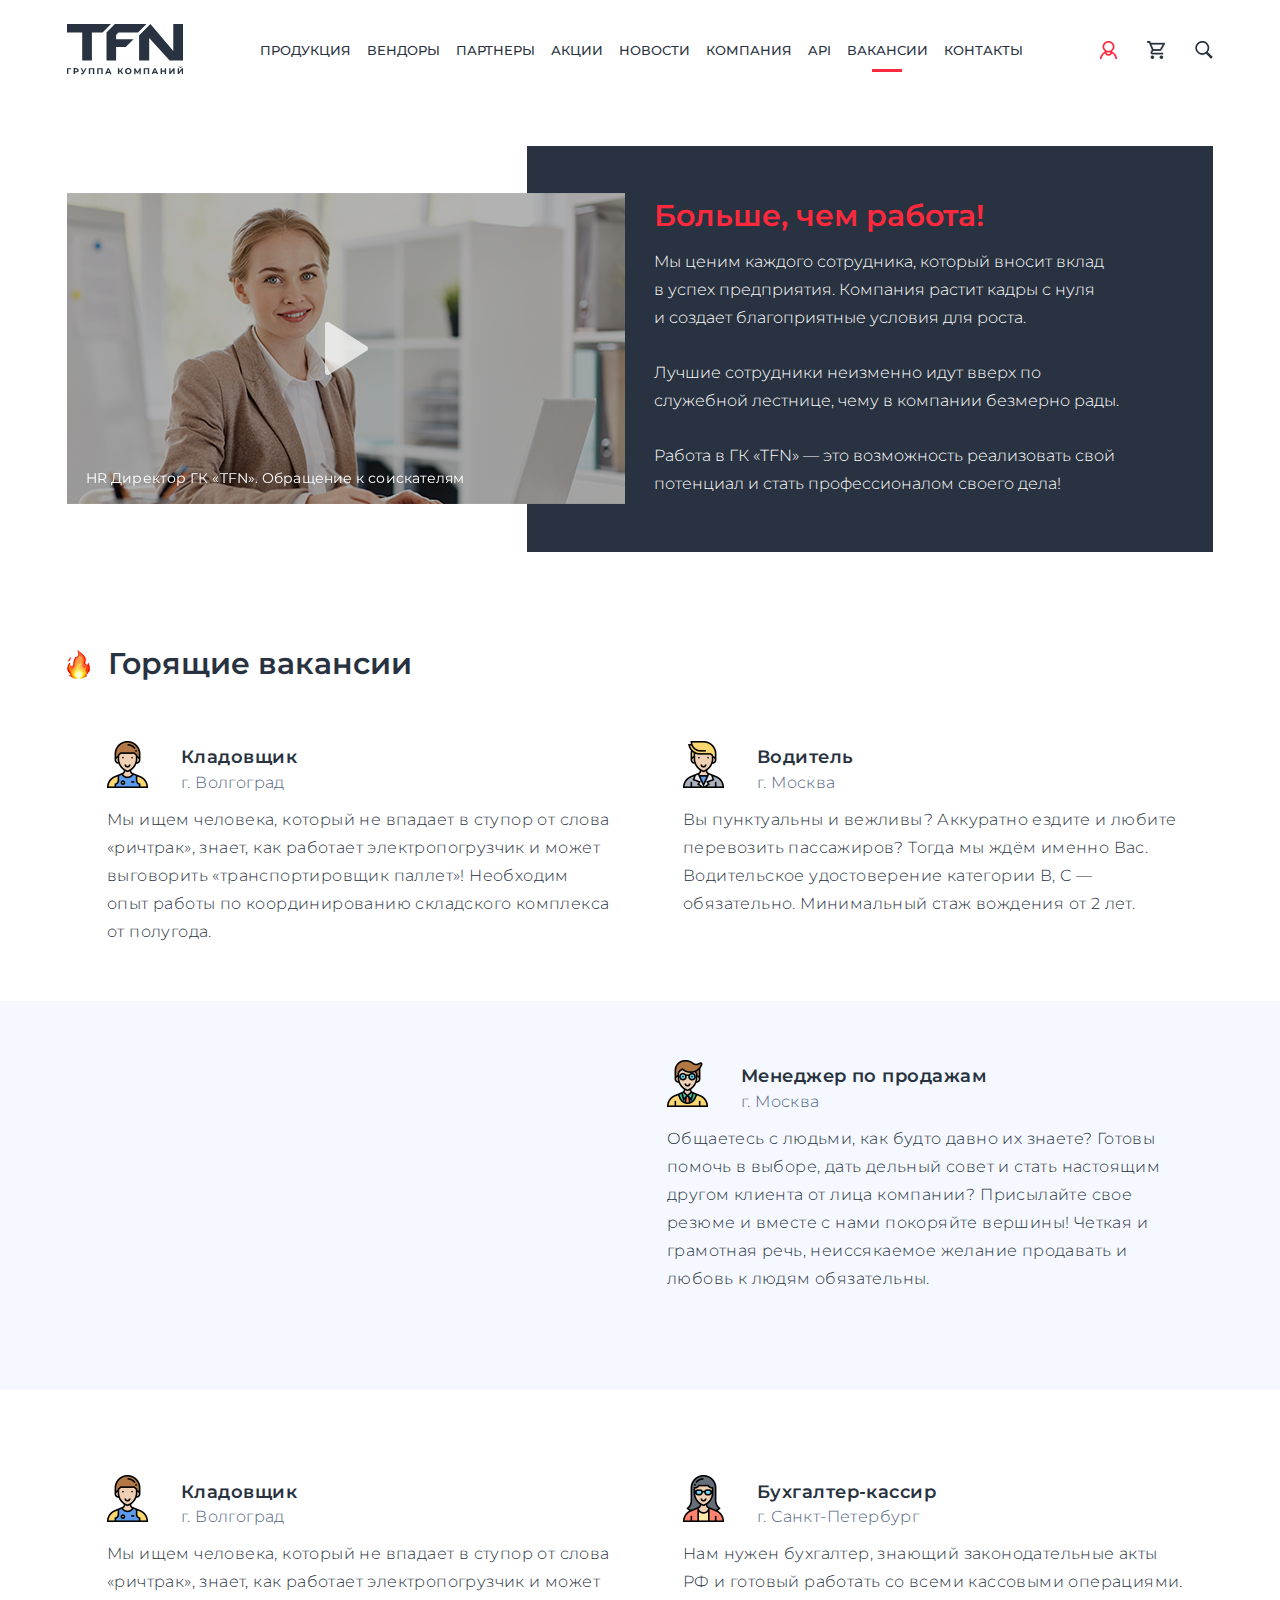
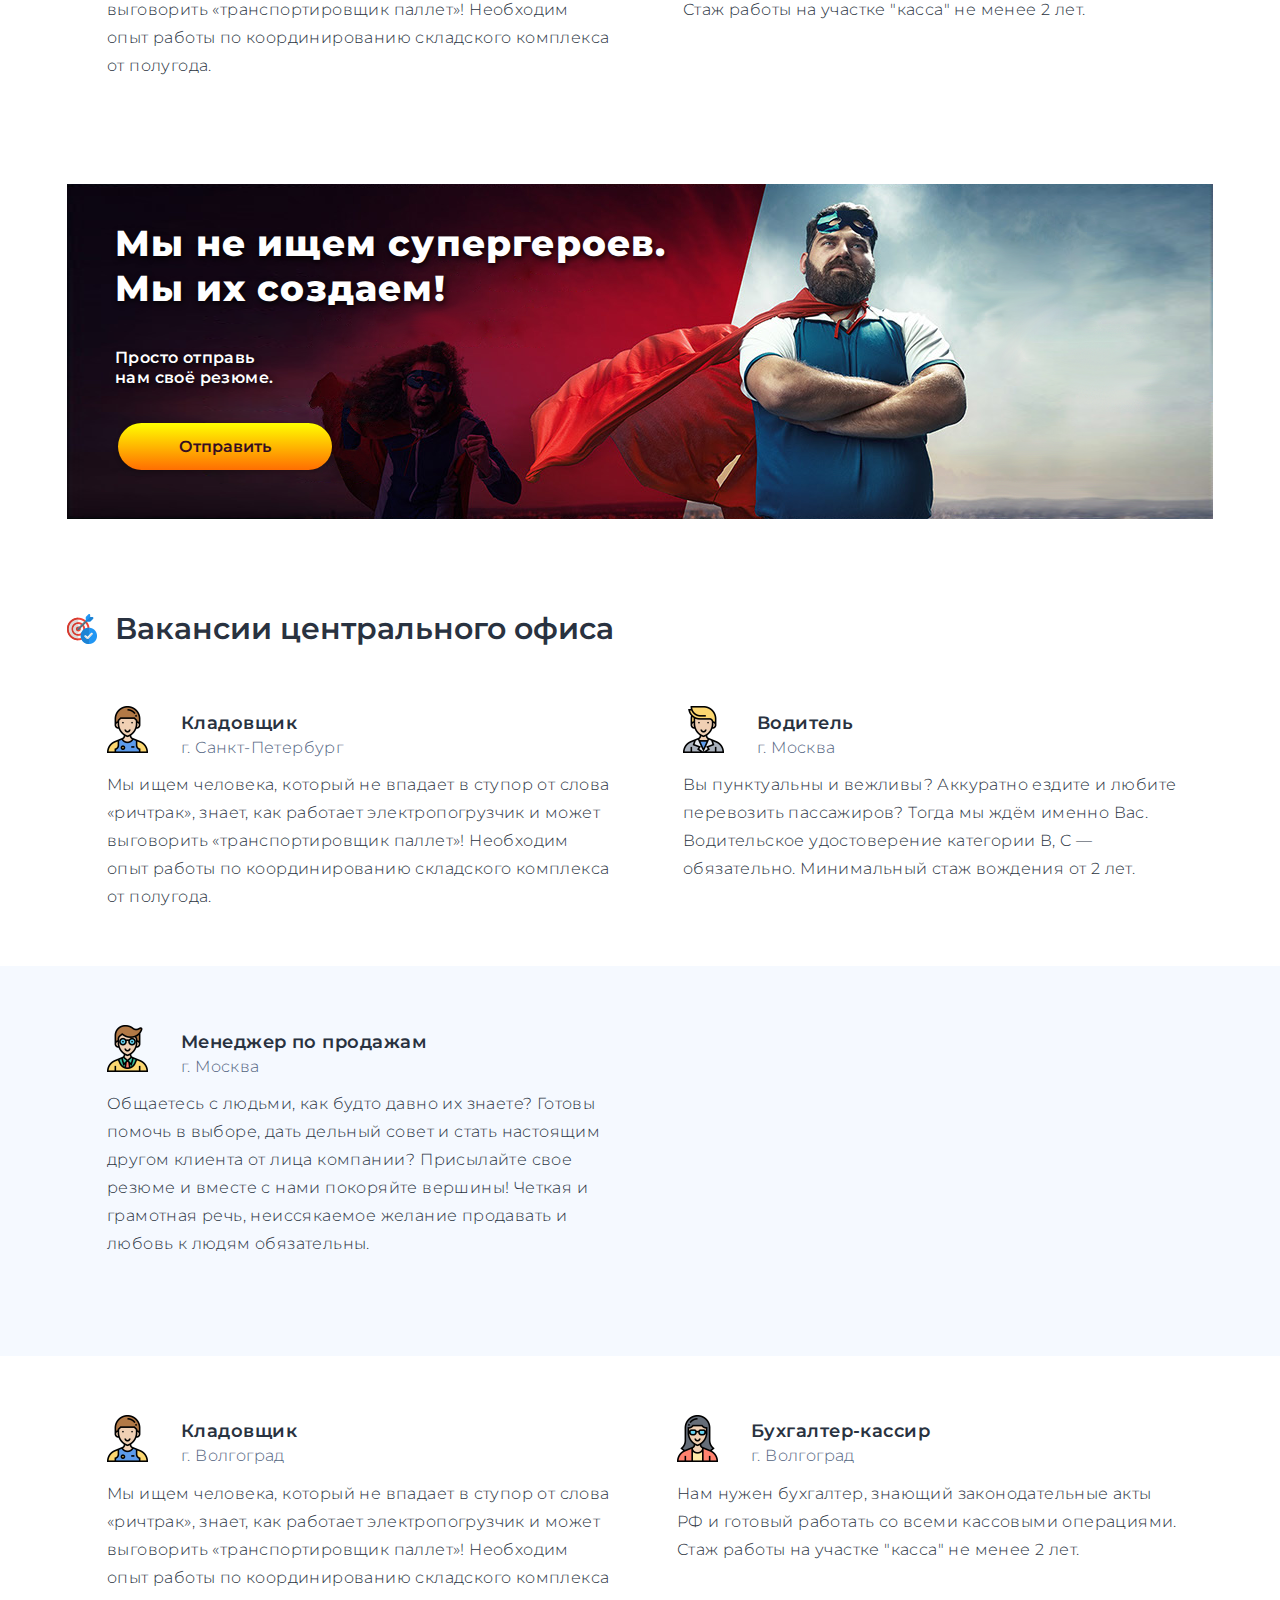
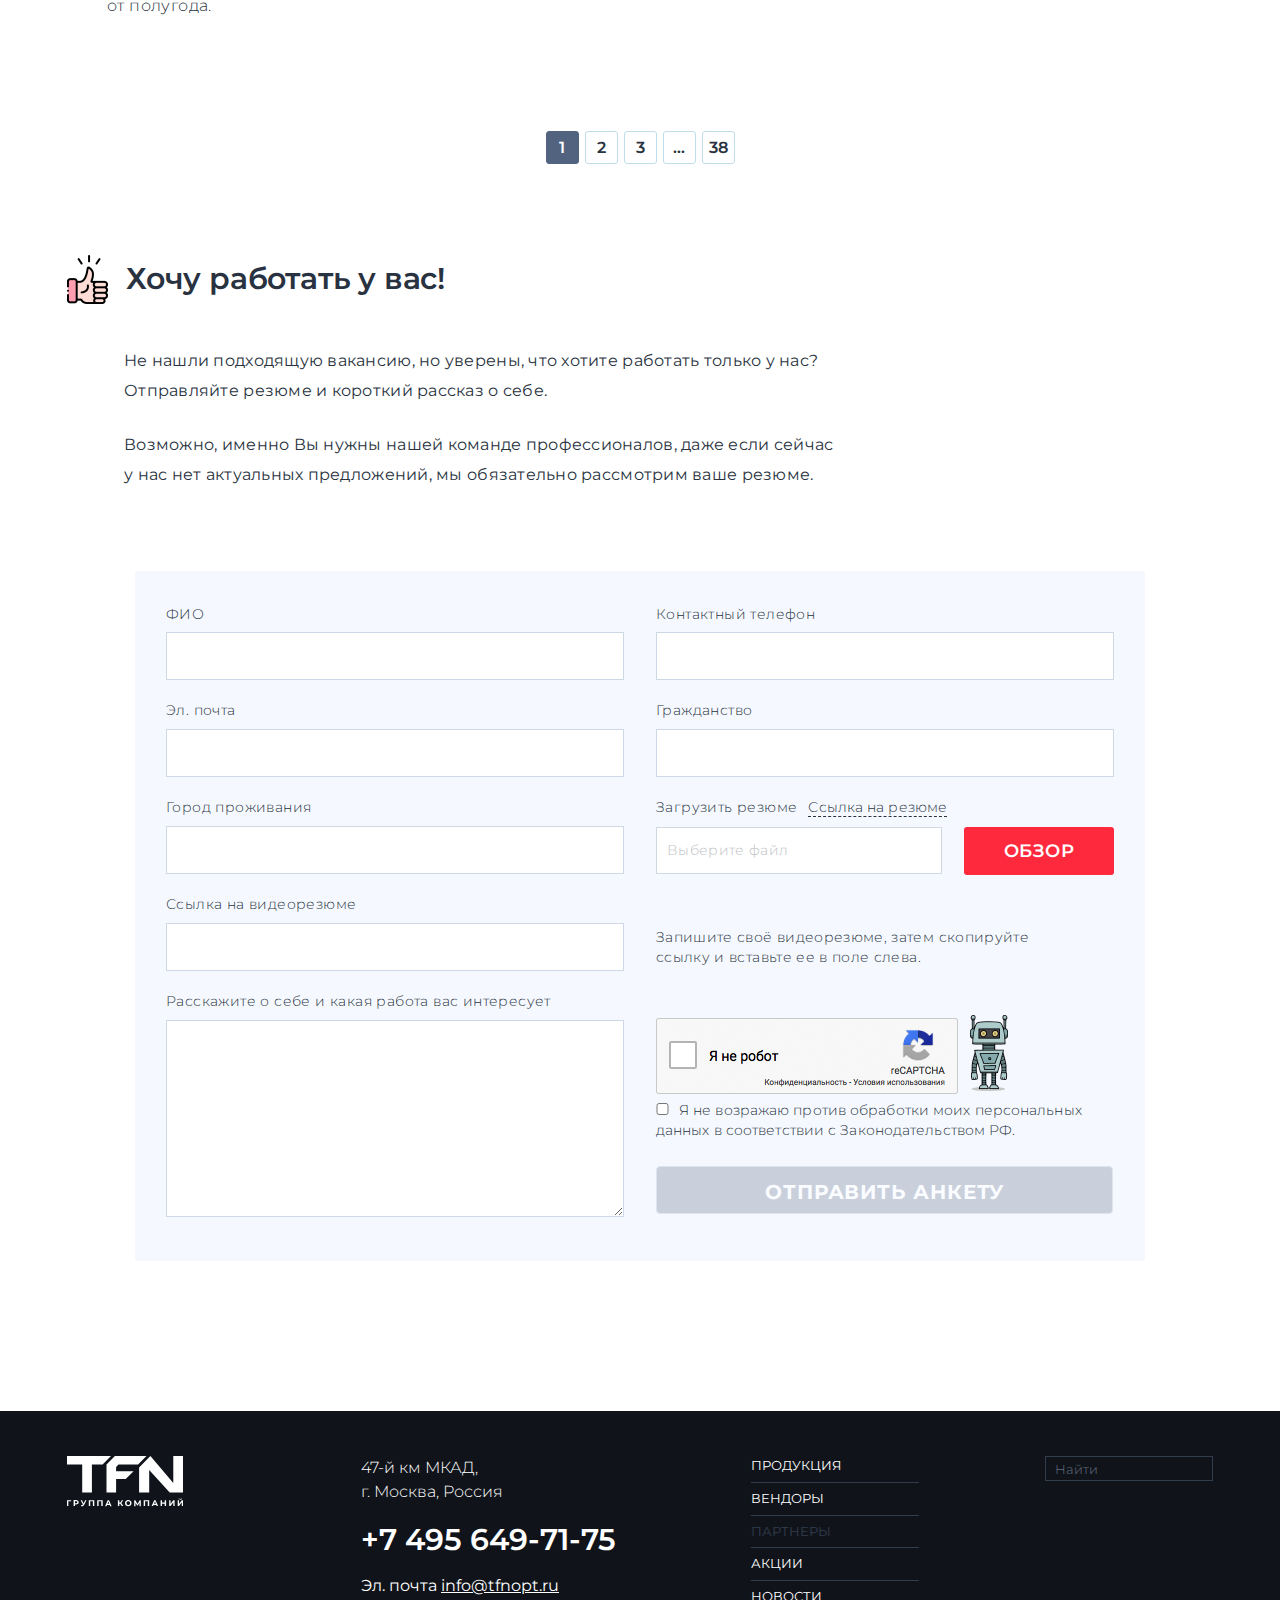
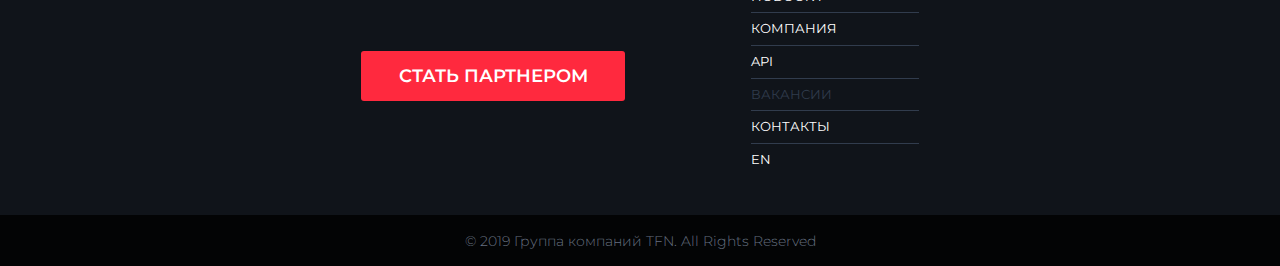
==== index.html @ f36bdc90 "002" ====
<!DOCTYPE html>
<html lang="Ru-ru">

<head>
	<meta charset="UTF-8">
	<title>TFN | Партнеры</title>

	<meta http-equiv="x-ua-compatible" content="ie=edge,chrome=1" />
	<meta name="viewport" content="width=device-width, initial-scale=1" />
	<link rel="stylesheet" href="css/style.css" />

	<!--
<link rel="apple-touch-icon" sizes="57x57" href="img/favicon/favicon/apple-icon-57x57.png">
<link rel="apple-touch-icon" sizes="60x60" href="img/favicon/apple-icon-60x60.png">
<link rel="apple-touch-icon" sizes="72x72" href="img/favicon/apple-icon-72x72.png">
<link rel="apple-touch-icon" sizes="76x76" href="img/favicon/apple-icon-76x76.png">
<link rel="apple-touch-icon" sizes="114x114" href="img/favicon/apple-icon-114x114.png">
<link rel="apple-touch-icon" sizes="120x120" href="img/favicon/apple-icon-120x120.png">
<link rel="apple-touch-icon" sizes="144x144" href="img/favicon/apple-icon-144x144.png">
<link rel="apple-touch-icon" sizes="152x152" href="img/favicon/apple-icon-152x152.png">
<link rel="apple-touch-icon" sizes="180x180" href="img/favicon/apple-icon-180x180.png">
<link rel="icon" type="image/png" sizes="192x192"  href="img/favicon/android-icon-192x192.png">
<link rel="icon" type="image/png" sizes="32x32" href="img/favicon/favicon-32x32.png">
<link rel="icon" type="image/png" sizes="96x96" href="img/favicon/favicon-96x96.png">
<link rel="icon" type="image/png" sizes="16x16" href="img/favicon/favicon-16x16.png">
<link rel="manifest" href="img/favicon/manifest.json">
<meta name="msapplication-TileColor" content="#fff">
<meta name="msapplication-TileImage" content="img/favicon/ms-icon-144x144.png">
<meta name="theme-color" content="#fff">
-->

	<meta name="description" content="...">
	<meta name="keywords" content="..." />

	<!--
<link rel="image_src" href="img/og/og.jpg" />
<meta property="og:type" content="website" />
<meta property="og:url" content="http://site.com/" />    
<meta property="og:image" content="http://site.com/img/og/og.jpg" />
<meta property="og:image:type" content="image/jpeg" />
<meta property="og:image:width" content="1024">
<meta property="og:image:height" content="512">    
<meta property="og:title" content="..." />
<meta property="og:description" content="..." />
<meta property="og:locale" content="en_GB" />
<meta property="og:site_name" content="site.com" />
<meta name="twitter:card" content="summary"/>
<meta name="twitter:site" content="site.com"/>
<meta name="twitter:title" content="...">
<meta name="twitter:description" content="..."/>
<meta name="twitter:creator" content="site.com"/>
<meta name="twitter:image:src" content="http://site.com/img/og/twitter.jpg"/>
<meta name="twitter:domain" content="http://site.com/"/>
-->


	<!--Yandex Maps API-->
	<!--<script src="https://api-maps.yandex.ru/2.1/?lang=ru_RU" type="text/javascript"></script>-->
</head>

<body>
	<!--[if lt IE 8]>
  <p class="browserhappy">
    Ваш браузер <strong>устарел</strong>. Пожалуйста <a href="https://browsehappy.com/"  target="_blank">обновите</a>.
  </p>
<![endif]-->
	<noscript>
		Вам нужно включить JavaScript в своем браузере, чтобы отображение этой страницы было корректно.
	</noscript>
	<div class="overwrap">
		<div class="wrapper" id="js-wrapper">
			<header class="header">
				<div class="container">
					<div class="header__wrap">
						<a href="index.html" class="header__logo"><img src="img/tnf.svg" alt="TNF"></a>
						<nav class="header__nav">
							<ul>
								<li><a href="categories.html">Продукция</a></li>
								<li><a href="vendors.html">Вендоры</a></li>
								<li><a href="partners.html">Партнеры</a></li>
								<li><a href="offers.html">Акции</a></li>
								<li><a href="news.html">Новости</a></li>
								<li><a href="about.html">Компания</a></li>
								<li><a href="#">API</a></li>
								<li><a href="vacancies.html" class="active nolink">Вакансии</a></li>
								<li><a href="contacts.html">Контакты</a></li>
							</ul>
						</nav>
						<div class="header__bar" id="js-header-bar">
							<div class="header__bar-item">
								<a href="#" title="Профиль"
									class="header__bar-unit header__bar-unit--profile-logged-in">
									<div class="header__bar-unit-hint">
										<div class="header__bar-unit-hint-cloud">ID: 338675</div>
									</div>
								</a>
							</div>
							<div class="header__bar-item">
								<div title="Корзина" class="header__bar-unit header__bar-unit--cart">
									<div class="header__bar-unit-hint">
										<div class="header__bar-unit-hint-cloud">Корзина <br>пуста</div>
									</div>
								</div>
							</div>
							<div class="header__bar-item">
								<div class="header__search" id="js-header-search">
									<div class="header__search-overlay js-header-search-open"></div>
									<button class="btn header__search-btn js-header-search-open"></button>
									<form action="#" method="get" class="header__search-form">
										<input type="search" class="input header__search-input open-drop-list"
											placeholder="Поиск">
										<ul class="header__search-droplist">
											<li class="header__search-droplist-item">Samsung Galaxy A6</li>
											<li class="header__search-droplist-item">Samsung Galaxy A6+</li>
											<li class="header__search-droplist-item">Samsung Galaxy A7</li>
											<li class="header__search-droplist-item">Samsung Galaxy A8</li>
											<li class="header__search-droplist-item">Samsung Galaxy Note 9</li>
										</ul>
									</form>
								</div>
							</div>
						</div>
						<button class="btn mob-menu-btn js-mob-menu-open" id="js-mob-menu-btn"></button>
					</div>
				</div>
			</header>
			<div class="mob-menu-overlay js-mob-menu-open" id="js-menu-overlay"></div>
			<div class="mob-menu" id="js-mob-menu">
				<a href="index.html" class="mob-menu__logo"><img src="img/tnf.svg" alt="TNF"></a>
				<nav class="mob-menu__nav">
					<ul>
						<li><a href="categories.html">Продукция</a></li>
						<li><a href="vendors.html">Вендоры</a></li>
						<li><a href="partners.html">Партнеры</a></li>
						<li><a href="offers.html">Акции</a></li>
						<li><a href="news.html">Новости</a></li>
						<li><a href="about.html">Компания</a></li>
						<li><a href="#">API</a></li>
						<li><a href="vacancies.html" class="active nolink">Вакансии</a></li>
						<li><a href="contacts.html">Контакты</a></li>
					</ul>
				</nav>
			</div>
			<div class="main">

				<section class="card">
					
						<div class="vacancies-page">

							<div class="container">
								<div class="vacancies-head">
									<div class="vacancies-head__video">
										<div class="vacancies-head__video__overlay">
											<img src="img/vacancies/play-hr.png" alt="" class="vacancies-head__video__play">
											<p>HR Директор ГК «TFN». Обращение к соискателям</p>
										</div>
										<iframe class="vacancies-head__video__iframe" width="558" height="307" src="https://www.youtube.com/embed/3N48OR_qEIY" frameborder="0" allow="accelerometer; autoplay; encrypted-media; gyroscope; picture-in-picture" allowfullscreen></iframe>
									</div>
									<div class="vacancies-head__desc">
										<h2>Больше, чем работа!</h2>
										<p>Мы ценим каждого сотрудника, который вносит вклад в&nbsp;успех&nbsp;предприятия. Компания
											растит кадры с нуля и&nbsp;создает благоприятные условия для роста.</p>
										<p>Лучшие сотрудники неизменно идут вверх по служебной лестнице, чему в компании
											безмерно рады.</p>
										<p>Работа в ГК «TFN» — это возможность реализовать свой потенциал и стать
											профессионалом своего дела!</p>
									</div>
								</div>
							</div>

							<div class="vacancies-burn">
								
								<div class="container">
									<div class="vacancies-burn__header vacancies-title">
										<img src="img/vacancies/fire-icon.png" alt="">
										<h2>Горящие вакансии</h2>
									</div>
								</div>	

								<div class="vacancies-item_w vacancies-container">

										<div class="vacancies-item vacancies-item_i vacancies-item__wrapper">
											<a class="vacancies-block vacancies-block__hover vacancies-block_w" href="card.html">
												<div class="vacancies-block__wrapper">
													<div class="vacancies-block__header">
														<img src="img/vacancies/Avatar-clad-icon.png" alt=""
															class="vacancies-block__img">
														<div class="vacancies-block__name">
															<p class="vacancies-block__work">Кладовщик</p>
															<p class="vacancies-block__city">г. Волгоград</p>
														</div>
													</div>
													<div class="vacancies-block__desc">
														Мы ищем человека, который не впадает в ступор от слова «ричтрак», знает, как
														работает электропогрузчик и может выговорить «транспортировщик паллет»!
														Необходим опыт работы по координированию складского комплекса от полугода.
													</div>
												</div>
											</a>

											<a class="vacancies-block vacancies-block__hover vacancies-block_d" href="#">
												<div class="vacancies-block__wrapper">
													<div class="vacancies-block__header">
														<img src="img/vacancies/Avatar-auto-icon.png" alt=""
															class="vacancies-block__img">
														<div class="vacancies-block__name">
															<p class="vacancies-block__work">Водитель</p>
															<p class="vacancies-block__city">г. Москва</p>
														</div>
													</div>
													<div class="vacancies-block__desc">
														Вы пунктуальны и вежливы? Аккуратно ездите и любите перевозить пассажиров?
														Тогда мы ждём именно Вас. Водительское удостоверение категории В, C —
														обязательно. Минимальный стаж вождения от 2 лет.
													</div>
												</div>
											</a>
										</div>		

								</div>

								<div class="vacancies-item_d">

										<a class="vacancies-item vacancies-item_i vacancies-item__wrapper vacancies-container" href="#">
											<div class="vacancies-block__video vacancies-block_w">
												<div class="vacancies-block__video__wrapper">
													<iframe class="vacancies-head__video__iframe" width="560" height="315" src="https://www.youtube.com/embed/3N48OR_qEIY"
														frameborder="0"
														allow="accelerometer; autoplay; encrypted-media; gyroscope; picture-in-picture"
														allowfullscreen>
													</iframe>
												</div>
											</div>

											<div class="vacancies-block vacancies-block_d vacancies-item__wrapper">
												<div class="vacancies-block__wrapper">
													<div class="vacancies-block__header">
														<img src="img/vacancies/Avatar-manager-icon.png" alt=""
															class="vacancies-block__img">
														<div class="vacancies-block__name">
															<p class="vacancies-block__work">Менеджер по продажам</p>
															<p class="vacancies-block__city">г. Москва</p>
														</div>
													</div>
													<div class="vacancies-block__desc">
														Общаетесь с людьми, как будто давно их знаете? Готовы помочь в выборе, дать
														дельный совет и стать настоящим другом клиента от лица компании? Присылайте
														свое резюме и вместе с нами покоряйте вершины! Четкая и грамотная речь,
														неиссякаемое желание продавать и любовь к людям обязательны.
													</div>
												</div>
											</div>
										</a>	

								</div>

								<div class="vacancies-item vacancies-item_w vacancies-item_s vacancies-container">

										<div class="vacancies-item vacancies-item__wrapper">
											<a class="vacancies-block vacancies-block__hover vacancies-block_w" href="#">
												<div class="vacancies-block__wrapper">
													<div class="vacancies-block__header">
														<img src="img/vacancies/Avatar-clad-icon.png" alt=""
															class="vacancies-block__img">
														<div class="vacancies-block__name">
															<p class="vacancies-block__work">Кладовщик</p>
															<p class="vacancies-block__city">г. Волгоград</p>
														</div>
													</div>
													<div class="vacancies-block__desc">
														Мы ищем человека, который не впадает в ступор от слова «ричтрак», знает, как
														работает электропогрузчик и может выговорить «транспортировщик паллет»!
														Необходим опыт работы по координированию складского комплекса от полугода.
													</div>
												</div>
											</a>

											<a class="vacancies-block vacancies-block__hover vacancies-block_d" href="#">
												<div class="vacancies-block__wrapper">
													<div class="vacancies-block__header">
														<img src="img/vacancies/Avatar-bug-icon.png" alt=""
															class="vacancies-block__img">
														<div class="vacancies-block__name">
															<p class="vacancies-block__work">Бухгалтер-кассир</p>
															<p class="vacancies-block__city">г. Санкт-Петербург</p>
														</div>
													</div>
													<div class="vacancies-block__desc">
														Нам нужен бухгалтер, знающий законодательные акты РФ и готовый работать со
														всеми кассовыми операциями. Стаж работы на участке "касса" не менее 2 лет.
													</div>
												</div>
											</a>
										</div>		

								</div>

							</div>

							<div class="container">
								<div class="vacancies-resume">
									<div class="vacancies-resume__desc">
										<h3 class="vacancies-resume__header">Мы не ищем супергероев. Мы их создаем!</h3>
										<div class="vacancies-resume__txt">
											<p>Просто отправь нам своё резюме.</p>
											<a href="#" class="vacancies-resume__button">Отправить</a>
										</div>
									</div>
								</div>	
							</div>

							<div class="vacancies-center">
								<div class="container">
									<div class="vacancies-center__header vacancies-title">
										<img src="img/vacancies/target-icon.png" alt="">
										<h2>Вакансии центрального офиса</h2>
									</div>
								</div>	

								<div class="vacancies-item vacancies-item_w vacancies-container">

									
									<div class="vacancies-item vacancies-item_i vacancies-item__wrapper">
										<a class="vacancies-block vacancies-block__hover" href="#">
											<div class="vacancies-block__wrapper">
												<div class="vacancies-block__header">
													<img src="img/vacancies/Avatar-clad-icon.png" alt=""
														class="vacancies-block__img">
													<div class="vacancies-block__name">
														<p class="vacancies-block__work">Кладовщик</p>
														<p class="vacancies-block__city">г. Санкт-Петербург</p>
													</div>
												</div>
												<div class="vacancies-block__desc">
													Мы ищем человека, который не впадает в ступор от слова «ричтрак», знает, как
													работает электропогрузчик и может выговорить «транспортировщик паллет»!
													Необходим опыт работы по координированию складского комплекса от полугода.
												</div>
											</div>
										</a>

										<a class="vacancies-block vacancies-block__hover vacancies-block__hover_d" href="#">
											<div class="vacancies-block__wrapper">
												<div class="vacancies-block__header">
													<img src="img/vacancies/Avatar-auto-icon.png" alt=""
														class="vacancies-block__img">
													<div class="vacancies-block__name">
														<p class="vacancies-block__work">Водитель</p>
														<p class="vacancies-block__city">г. Москва</p>
													</div>
												</div>
												<div class="vacancies-block__desc">
													Вы пунктуальны и вежливы? Аккуратно ездите и любите перевозить пассажиров?
													Тогда мы ждём именно Вас. Водительское удостоверение категории В, C —
													обязательно. Минимальный стаж вождения от 2 лет.
												</div>
											</div>
										</a>
									</div>

								</div>

								<div class="vacancies-item vacancies-item_d">

									<div class="vacancies-item vacancies-item_i vacancies-item__wrapper vacancies-container">
										<a class="vacancies-block" href="#">
											<div class="vacancies-block__wrapper">
												<div class="vacancies-block__header">
													<img src="img/vacancies/Avatar-manager-icon.png" alt=""
														class="vacancies-block__img">
													<div class="vacancies-block__name">
														<p class="vacancies-block__work">Менеджер по продажам</p>
														<p class="vacancies-block__city">г. Москва</p>
													</div>
												</div>
												<div class="vacancies-block__desc">
													Общаетесь с людьми, как будто давно их знаете? Готовы помочь в выборе, дать
													дельный совет и стать настоящим другом клиента от лица компании? Присылайте
													свое резюме и вместе с нами покоряйте вершины! Четкая и грамотная речь,
													неиссякаемое желание продавать и любовь к людям обязательны.
												</div>
											</div>
										</a>

										<div class="vacancies-block__video vacancies-block__hover_d">
											<div class="vacancies-block__video__wrapper">
												<iframe class="vacancies-head__video__iframe" width="560" height="315" src="https://www.youtube.com/embed/3N48OR_qEIY"
													frameborder="0"
													allow="accelerometer; autoplay; encrypted-media; gyroscope; picture-in-picture"
													allowfullscreen>
												</iframe>
											</div>
										</div>
									</div>

								</div>

								<div class="vacancies-item vacancies-item_w vacancies-item__wrapper vacancies-container">

									<div class="vacancies-item vacancies-item_i">
										<a class="vacancies-block vacancies-block__hover" href="#">
											<div class="vacancies-block__wrapper">
												<div class="vacancies-block__header">
													<img src="img/vacancies/Avatar-clad-icon.png" alt=""
														class="vacancies-block__img">
													<div class="vacancies-block__name">
														<p class="vacancies-block__work">Кладовщик</p>
														<p class="vacancies-block__city">г. Волгоград</p>
													</div>
												</div>
												<div class="vacancies-block__desc">
													Мы ищем человека, который не впадает в ступор от слова «ричтрак», знает, как
													работает электропогрузчик и может выговорить «транспортировщик паллет»!
													Необходим опыт работы по координированию складского комплекса от полугода.
												</div>
											</div>
										</a>

										<a class="vacancies-block vacancies-block__hover" href="#">
											<div class="vacancies-block__wrapper">
												<div class="vacancies-block__header">
													<img src="img/vacancies/Avatar-bug-icon.png" alt=""
														class="vacancies-block__img">
													<div class="vacancies-block__name">
														<p class="vacancies-block__work">Бухгалтер-кассир</p>
														<p class="vacancies-block__city">г. Волгоград</p>
													</div>
												</div>
												<div class="vacancies-block__desc">
													Нам нужен бухгалтер, знающий законодательные акты РФ и готовый работать со
													всеми кассовыми операциями. Стаж работы на участке "касса" не менее 2 лет.
												</div>
											</div>
										</a>
									</div>	

								</div>

							</div>

							<div class="catalog-list__footer">
								<nav class="pagination">
									<ul>
										<li><a href="#" class="active"
												style="pointer-events: none; cursor: default;">1</a></li>
										<li><a href="#">2</a></li>
										<li><a href="#">3</a></li>
										<li><a href="#" class="nolink"> &#8230;</a></li>
										<li><a href="#">38</a></li>
									</ul>
								</nav>
							</div>

							<div class="container">
								<div class="partner-body"><img src="static/img/partner/partner-img.jpg" alt="">
									<div class="partner-desc">
										<div class="vacancies-burn__header vacancies-title">
											<img src="img/vacancies/wants-icon.png" alt="">
											<h2>Хочу работать у вас!</h2>
										</div>
										<div class="partner-desc__text">
											<p>
												Не нашли подходящую вакансию, но уверены, что хотите работать только у нас?
												Отправляйте резюме и короткий рассказ о себе.
											</p>
											<p>Возможно, именно Вы нужны нашей команде профессионалов, даже если сейчас
												у нас нет актуальных предложений, мы обязательно рассмотрим ваше резюме.</p>
										</div>
									</div>
									<div class="partner-form-items">
										<form action="#" method="post">
											<div class="form-partner form-partner_w">
												<div class="form-partner__column form-partner__column_l">
													<div class="form-partner__row">
														<label class="form-partner__label form-partner__label_w"
															for="name-partner">ФИО</label>
														<input type="text" id="name-partner">
													</div>
													<div class="form-partner__row">
														<label class="form-partner__label form-partner__label_w"
															for="email-partner">Эл. почта</label>
														<input type="email" id="email-partner">
													</div>
													<div class="form-partner__row">
														<label class="form-partner__label form-partner__label_w"
															for="city-partner">Город проживания</label>
														<input type="text" id="city-partner">
													</div>
													<div class="form-partner__row">
														<label class="form-partner__label form-partner__label_w"
															for="video-partner">Ссылка на видеорезюме</label>
														<input type="text" id="video-partner">
													</div>
													<div class="form-partner__row">
														<label class="form-partner__label form-partner__label_w"
															for="comment-partner">Расскажите о себе и какая работа вас интересует</label>
														<textarea name="comment" cols="30" rows="10"
															id="comment-partner"></textarea>
													</div>
												</div>
												<div class="form-partner__column form-partner__column_r">
													<div class="form-partner__row">
														<label class="form-partner__label form-partner__label_w"
															for="phone-partner">Контактный телефон</label>
														<input type="tel" id="phone-partner">
													</div>
													<div class="form-partner__row">
														<label class="form-partner__label form-partner__label_w"
															for="national-partner">Гражданство</label>
														<input type="text" id="national-partner">
													</div>
													<div class="form-partner__row form-partner__row__hide">
														<label class="form-partner__label form-partner__label_w">Загрузить резюме 
															<p class="form-partner__row__cursor">Ссылка на резюме</p>
														</label>
														<input type="file" id="resume-partner">
														<label for="resume-partner" class="form-partner__file">
															<span>Выберите файл</span>
															<strong>Обзор</strong>
														</label>
													</div>
													<div class="form-partner__row form-partner__row__open">
														<label class="form-partner__label form-partner__label_w"
															for="resume-link-partner">Ссылка на резюме</label>
														<input type="text" id="resume-link-partner">
													</div>
													<div class="form-partner__row form-partner__video">
														<label class="form-partner__label form-partner__label_w"
															for="video-partner" id="videoDesc1">Запишите своё видеорезюме, затем скопируйте ссылку и вставьте ее в поле слева.</label>
													</div>
													<div class="form-partner__row form-partner__row_b">
														<div class="form-partner__captcha">
															<img src="img/vacancies/reCAPTCHA.png" alt="">
														</div>
														<div class="form-partner__checkbox">
															<input type="checkbox" class="form-partner__person__checkbox" id="checkbox-consent" onclick='buttonSend.disabled=!buttonSend.disabled'>
															<p class="form-partner__person">Я не возражаю против обработки моих персональных данных в соответствии с Законодательством РФ.</p>
															<input type="button" class="form-partner__button" href="#" id="buttonSend" value="Отправить анкету" disabled>
														</div>
													</div>
												</div>
											</div>
										</form>
									</div>
								</div>
							</div>

						</div>
				</section>

			</div>
			<footer class="footer">
				<div class="footer__main">
					<div class="container">
						<div class="footer__wrap">
							<div class="footer__col">
								<a href="index.html" class="footer__logo"><img src="img/tnf-white.svg" alt="TNF"></a>
							</div>
							<div class="footer__col">
								<div class="footer__address">47-й км МКАД, <br>г. Москва, Россия</div>
								<div class="footer__tel"><a href="tel:+74956497175">+7 495 649-71-75</a></div>
								<div class="footer__mail">Эл. почта <a href="mailto:info@tfnopt.ru">info@tfnopt.ru</a>
								</div>
								<a href="be-a-partner.html" class="btn btn--red footer__btn ">СТАТЬ ПАРТНЕРОМ</a>
							</div>
							<div class="footer__col">
								<nav class="footer__nav">
									<ul>
										<li><a href="categories.html">Продукция</a></li>
										<li><a href="vendors.html">Вендоры</a></li>
										<li><a class="active nolink">Партнеры</a></li>
										<li><a href="offers.html">Акции</a></li>
										<li><a href="news.html">Новости</a></li>
										<li><a href="about.html">Компания</a></li>
										<li><a href="#">API</a></li>
										<li><a href="vacancies.html" class="active nolink">Вакансии</a></li>
										<li><a href="contacts.html">Контакты</a></li>
										<li><a href="#">En</a></li>
									</ul>
								</nav>
							</div>
							<div class="footer__col">
								<form action="#" method="get" class="footer__search">
									<input class="input footer__search-input" type="search" name="search"
										placeholder="Найти">
								</form>
							</div>
						</div>
					</div>
				</div>
				<div class="footer__bottom">
					<div class="container">
						<div class="footer__copyright">&#169; 2019 Группа компаний TFN. All Rights Reserved</div>
					</div>
				</div>
			</footer>
		</div>
	</div>
	<div class="popup" id="js-enter">
		<div class="popup__overlay js-enter-open"></div>
		<div class="popup__main">
			<div class="sign">
				<div class="sign__top">
					<div class="sign__container">
						<h2 class="sign__title">Вход для партнеров</h2>
						<form action="#" method="post" class="sign__form">
							<input type="text" name="partner_id" class="input sign__input" required
								placeholder="ID партнера">
							<input type="password" name="partner_password" class="input sign__input" required
								placeholder="Пароль">
							<button class="btn btn--red sign__btn" type="submit">ВОЙТИ</button>
							<div class="sign__bar">
								<label class="sign__check">
									<input type="checkbox" name="remamber_me">
									<span class="sign__check-box"></span>
									<span class="sign__check-txt">Запомнить меня</span>
								</label>
								<a href="#" class="sign__link">Я забыл свой ID / пароль</a>
							</div>
						</form>
					</div>
				</div>
				<div class="sign__bottom">
					<div class="sign__container">
						<p class="sign__txt">Еще не зарегистрированы <br>в нашей системе?</p>
						<button class="btn btn--red sign__btn">СТАТЬ ПАРТНЕРОМ</button>
					</div>
				</div>
			</div>
		</div>
	</div>
	<!--script main-->
	<script src="js/script.js"></script>
	<!--jQuery-->
	<script src="js/vendors/jquery.min.js"></script>
	<!-- maskedinput -->
	<script src="js/vendors/jquery.maskedinput.min.js"></script>
	<!--Formstyler-->
	<script src="js/vendors/jquery.formstyler.min.js"></script>
	<!--Slick-->
	<script src="js/vendors/slick.min.js"></script>
	<!--init-->
	<script src="js/jquery.init.js"></script>
	<!--my scripts-->
	<script src="js/jquery.main.js"></script>
</body>

</html>
---- css/style.css ----
@import url(https://fonts.googleapis.com/css?family=Montserrat:300,400,500,600,700&display=swap&subset=cyrillic,cyrillic-ext,latin-ext);

/*! normalize.css v4.1.1 | MIT License | github.com/necolas/normalize.css */
html {
	font-family: sans-serif;
	line-height: 1.15;
	-ms-text-size-adjust: 100%;
	-webkit-text-size-adjust: 100%
}

body {
	margin: 0
}

article,
aside,
details,
figcaption,
figure,
footer,
header,
main,
menu,
nav,
section,
summary {
	display: block
}

audio,
canvas,
progress,
video {
	display: inline-block
}

audio:not([controls]) {
	display: none;
	height: 0
}

progress {
	vertical-align: baseline
}

[hidden],
template {
	display: none
}

a {
	background-color: transparent;
	-webkit-text-decoration-skip: objects
}

a:active,
a:hover {
	outline-width: 0
}

abbr[title] {
	border-bottom: none;
	text-decoration: underline;
	-webkit-text-decoration: underline dotted;
	text-decoration: underline dotted
}

b,
strong {
	font-weight: inherit
}

b,
strong {
	font-weight: bolder
}

dfn {
	font-style: italic
}

h1 {
	font-size: 2em;
	margin: .67em 0
}

mark {
	background-color: #ff0;
	color: #000
}

small {
	font-size: 80%
}

sub,
sup {
	font-size: 75%;
	line-height: 0;
	position: relative;
	vertical-align: baseline
}

sub {
	bottom: -.25em
}

sup {
	top: -.5em
}

img {
	border-style: none
}

svg:not(:root) {
	overflow: hidden
}

code,
kbd,
pre,
samp {
	font-family: monospace, monospace;
	font-size: 1em
}

figure {
	margin: 1em 40px
}

hr {
	-webkit-box-sizing: content-box;
	box-sizing: content-box;
	height: 0;
	overflow: visible
}

button,
input,
optgroup,
select,
textarea {
	font: inherit;
	margin: 0
}

optgroup {
	font-weight: 700
}

button,
input {
	overflow: visible
}

button,
select {
	text-transform: none
}

[type=reset],
[type=submit],
button,
html [type=button] {
	-webkit-appearance: button
}

[type=button]::-moz-focus-inner,
[type=reset]::-moz-focus-inner,
[type=submit]::-moz-focus-inner,
button::-moz-focus-inner {
	border-style: none;
	padding: 0
}

[type=button]:-moz-focusring,
[type=reset]:-moz-focusring,
[type=submit]:-moz-focusring,
button:-moz-focusring {
	outline: 1px dotted ButtonText
}

fieldset {
	border: 1px solid silver;
	margin: 0 2px;
	padding: .35em .625em .75em
}

legend {
	-webkit-box-sizing: border-box;
	box-sizing: border-box;
	color: inherit;
	display: table;
	max-width: 100%;
	padding: 0;
	white-space: normal
}

textarea {
	overflow: auto
}

[type=checkbox],
[type=radio] {
	-webkit-box-sizing: border-box;
	box-sizing: border-box;
	padding: 0
}

[type=number]::-webkit-inner-spin-button,
[type=number]::-webkit-outer-spin-button {
	height: auto
}

[type=search] {
	-webkit-appearance: textfield;
	outline-offset: -2px
}

[type=search]::-webkit-search-cancel-button,
[type=search]::-webkit-search-decoration {
	-webkit-appearance: none
}

::-webkit-input-placeholder {
	color: inherit;
	opacity: .54
}

::-webkit-file-upload-button {
	-webkit-appearance: button;
	font: inherit
}

.link:link{color: #ff293e;}
.link:hover{color: #ff293e; text-decoration: underline;}

.nolink{
pointer-events: none;
cursor: default;
}

/* -------------------------------------   card   --------------------------------------------------  */

.card-page {
    margin-top: 64px;
}

.card-header {
    display: flex;
    align-items: center;
}

.card-header__desc h2 {
    color: #293240;
    font-size: 30px;
    font-weight: 600;
}

.card-header__desc p {
    color: #526380;
    font-size: 16px;
    font-weight: 300;
    letter-spacing: 0.4px;
}

.card-header__desc {
    margin-left: 37px;
}

.card-header img {
    height: 50px;
}

.card-item {
    padding: 43px 0 0px 83px;
}

.card-item h3 {
    color: #293240;
    font-size: 18px;
    font-weight: 600;
    letter-spacing: 0.45px;
}

.card-item__desc {
    margin: 16px 0 4px;
}

.card-item__desc li {
    color: #293240;
    font-size: 16px;
    line-height: 2.3em;
    font-weight: 300;
    letter-spacing: 0.4px;
}

.partner-card__text {
    padding: 0;
}

.partner-card__title h2 {
	margin: 0!important;
	letter-spacing: 0.75px!important;
}

.partner-card__text p {
    margin: 20px 0 56px!important;
    max-width: 825px!important;
    line-height: 28px!important;
}

.partner-card__text {
    padding: 0!important;
}

.partner-card__desc {
	padding-left: 83px;
	margin: 125px 0 32px!important;
}

.partner-card__title h2 {
    margin: 0;
}


/* ------------------------------------- vacancies --------------------------------------------------  */

.vacancies {
	margin-bottom: 212px;
}
.vacancies-page {
}
.vacancies-head {
	display: flex;
	align-items: center;
	position: relative;
	margin-top: 93px;
}
.vacancies-head__video {
	z-index: 1;
	position:relative;
	display:inline-block;
}

.vacancies-head__video__overlay {
	position:absolute;
	left:0;
	top:0;
	right:0;
	bottom:0;
	background-image:url(../img/vacancies/hr-say.png);
	background-size:cover;
	display: flex;
	justify-content: center;
	align-items: center;
}

.vacancies-head__video__overlay p {
	position: absolute;
    bottom: 17px;
    left: 19px;
    font-size: 14px;
    color: #fff;
    letter-spacing: 0.1px;
}

.vacancies-head__desc {
	padding: 52px 79px 27px 127px;
    z-index: -1;
    background-color: #293240;
    color: #fff;
    position: absolute;
    right: 0;
}

.vacancies-head__desc h2 {
	max-width: 333px;
	height: 29px;
	color: #ff293e;
	font-size: 30px;
	font-weight: 600;
	margin-bottom: 21px;
}

.vacancies-head__desc p {
	max-width: 480px;
	color: #ffffff;
	font-size: 16px;
	font-weight: 300;
	line-height: 28px;
	margin-bottom: 27px;
}

.vacancies-burn {
    margin-top: 142px;
}

.vacancies-item_s {
	padding: 26px 0 49px;
}

.vacancies-burn__header {
}

.vacancies-title {
	display: flex;
	align-items: center;
}

.vacancies-title h2{
	color: #293240;
	font-size: 30px;
	font-weight: 600;
	margin-left: 18px;
}
.vacancies-item {
	display: flex;
	justify-content: space-between;
}

.vacancies-item__wrapper {
	width: 100%;
	margin: 0 auto;
	padding: 35px 15px;
	max-width: 1176px
}

.vacancies-item_i {
	/* padding: 44px 0; */
}

.vacancies-item_w {
}

.vacancies-block {
	padding: 24px 25px 20px 40px;
	transition: 0.3s ease;
}

.vacancies-block__hover:hover {
	box-shadow: 0 0 25px 0 rgba(126, 213, 252, .4);
	transition: 0.3s ease;
}

.vacancies-block:hover .vacancies-block__work {
	color: #ff293e;
	transition: 0.3s ease;
}

.vacancies-block__header {
	display: flex;
	align-items: flex-end;
	margin-bottom: 18px;
}

.vacancies-page {
    margin-bottom: 150px;
}

.vacancies-block__name {
	margin-left: 33px;
}

.vacancies-block__work {
    color: #293240;
    font-size: 18px;
    font-weight: 600;
	letter-spacing: 0.45px;
	margin-bottom: 4px;
}

.vacancies-block__city {
	color: #526380;
    font-family: Montserrat;
    font-size: 16px;
    font-weight: 300;
	letter-spacing: 0.4px;
	margin-bottom: -4px;
}
.vacancies-block__desc {
	color: #293240;
    font-size: 16px;
    font-weight: 300;
    line-height: 28px;
	letter-spacing: 0.4px;
	max-width: 505px;
}
.vacancies-item_d {
	background-color: #f5f9ff;
}

.vacancies-resume {
	background-image: url(../img/vacancies/superman-slide.png);
    height: 335px;
    background-size: cover;
    max-width: 1146px;
    background-position: center;
}

.vacancies-resume__desc {
	padding: 37px 48px 20px;
}

.vacancies-resume__desc p {
	max-width: 170px;
    text-shadow: 1px 2px 6px #000000;
    color: #ffffff;
    font-size: 16px;
    font-weight: 600;
	letter-spacing: 0.4px;
	margin: 37px 0 50px;
}

.vacancies-resume__header {
	max-width: 555px;
    text-shadow: 1px 2px 6px #000000;
    color: #ffffff;
    font-size: 36px;
    font-weight: 800;
    line-height: 45px;
    letter-spacing: 1.2px;
}
.vacancies-resume__button {
	position: relative;
	color: #350e21;
	font-weight: 600;
	font-size: 16px;
	margin-left: 3px;
	text-decoration: none;
	user-select: none;
	padding: 14px 61px;
	outline: none;
	background-color: #000;
	background-image: linear-gradient(45deg, rgba(255,255,255,.0) 30%, rgba(255,255,255,.8), rgba(255,255,255,.0) 70%), linear-gradient(to bottom, #ffff00 0%, #ff6e02 100%);
	background-repeat: no-repeat;
	background-size: 200% 100%, auto;
	background-position: 200% 0, 0 0;
	box-shadow: rgba(0,0,0,.3) 0 2px 5px;
	border-radius: 24px;
	transition: 0.5s ease;
}

.vacancies-resume__button:hover {
	transition: .5s linear;
  	background-position: -200% 0, 0 0;
}

.vacancies-resume__button:active {
	top: 1px;
  	box-shadow: none;
}

.vacancies-center {
	margin-top: 92px;
}
.vacancies-center__header {
}
.catalog-list__footer {
}


.partner-desc {
	margin: 35px 0 37px;
  }

  .partner-desc__text {
    padding: 18px 0 20px 57px;
}

  .partner-desc__text h2 {
	font-size: 30px;
	font-weight: 600;
	color: #293240
  }
  
  .partner-desc h2 {
	letter-spacing: -0.2px;
	color: #293240;
  }
  
  .partner-desc p {
	line-height: 30px;
    letter-spacing: 0.27px;
    max-width: 721px;
    margin: 24px 0;
  }

  .partner-form-items {
	max-width: 1010px;
	margin: 0 auto;
}
  
  .form-partner {
	display: flex;
	justify-content: space-between;
  }
  
  .form-partner_w {
	background-color: #f5f9ff;
	padding: 35px 31px 22px 31px;
  }
  
  .form-partner_d {
	background-color: #293240;
	padding: 33px 40px 15px 67px;
  }
  
  .form-partner__column {
	display: flex;
	flex-direction: column;
	width: 100%;
  }

  .form-partner__column_r {
	margin-left: 32px;
	width: 100%;
  }
  
  .form-partner__row {
	display: flex;
	flex-direction: column;
	margin-bottom: 22px;
	max-width: 458px;
  }

p.form-partner__row__cursor {
    cursor: pointer!important;
}


  .form-partner__video {
	margin: 30px 0 16px;
  }

  .form-partner__video label {
	max-width: 375px;
    color: #293240;
    font-size: 14px;
    font-weight: 300;
    line-height: 20px;
    letter-spacing: 0.35px;
  }

  .form-partner__label_w p {
	border-bottom: 1px dashed #293240;
    color: #293240;
    font-size: 14px;
    font-weight: 300;
    letter-spacing: 0.1px;
	cursor: default;
	margin-left: 11px;
  }

  input#resume-partner {
    width: 0.1px;
    height: 0.1px;
    opacity: 0;
    overflow: hidden;
    position: absolute;
    z-index: -1;
}

label.form-partner__file {
    display: flex;
}

.form-partner__file span {
	width: 294px;
    height: 47px;
    border: 1px solid #cfd8e5;
    background-color: #ffffff;
    color: #bec1c5;
    font-size: 14px;
    font-weight: 300;
    letter-spacing: 0.35px;
    display: flex;
    align-items: center;
    padding-left: 10px;
}

.form-partner__file strong {
    padding: 14px 40px 12px;
    display: inline-block;
    margin-left: 22px;
    color: #ffffff;
    font-size: 18px;
    font-weight: 600;
    text-transform: uppercase;
    letter-spacing: 0.45px;
    border-radius: 3px;
    background-color: #ff293e;
}

.form-partner__file strong:hover {
	background-color: #526380;
	transition: 0.3s ease;
	cursor: pointer;
}
  
  .form-partner__row_b {
	margin-bottom: 0;
	margin-top: 25px;
	position: relative;
  }
  
  .form-partner__row input {
	border: 1px solid #cfd8e6;
	height: 48px;
  }
  
  .form-partner__row select {
	max-width: 491px;
	height: 48px;
	padding: 0 7px;
	font-size: 14px;
	color: #293240;
	width: 100%;
	letter-spacing: 0.23px;
	background-image: url(../img/order/arrow_order.svg);
	background-repeat: no-repeat, repeat;
	background-position: right .7em top 50%, 0 0;
	background-size: .65em auto, 100%;
	border: 1px solid #cfd8e5;
  }
  
  .form-partner__row textarea {
	max-width: 491px;
	border: 1px solid #cfd8e6;
  }
  
  .form-partner__captcha {
	display: flex;
	justify-content: start;
	position: relative;
  }
  
input:focus {
	color: rgba(0,0,0,.95);
	border-color: #85b7d9;
	outline: none;
}

textarea:focus {
	color: rgba(0,0,0,.95);
	border-color: #85b7d9;
	outline: none;
}

  .form-partner__captcha:after {
	content: '';
	background: url("../img/vacancies/robot.png");
	width: 59px;
	height: 117px;
	display: block;
	background-repeat: no-repeat;
	margin-left: 96px;
	position: absolute;
	right: 85px;
	bottom: -38px;
  }
  
  .form-partner__label {
	font-size: 14px;
	font-weight: 300;
	color: #293240;
	margin-bottom: 10px;
	letter-spacing: 0.4px;
	display: flex;
  }
  
  .form-partner__label_d {
	color: #fff;
  }
  
  .form-partner__checkbox {
	color: #293240;
	/* display: flex; */
	align-items: end;
	font-size: 14px;
	font-weight: 300;
	letter-spacing: 0.1px;
	margin-top: 6px;
	margin-bottom: 23px;
  }

input#checkbox-consent {
	float: left;
}

input#buttonSend {
    margin-top: 26px;
}

  .form-partner__checkbox input[disabled] {
    opacity: .6;
    cursor: not-allowed;
}
  
  .form-partner__checkbox p {
	/* border-bottom: 1px dashed #293240; */
	color: #293240;
	font-size: 14px;
	font-weight: 300;
	letter-spacing: 0.1px;
	cursor: default;
  }
  
  .form-partner__checkbox input {
	margin-right: 10px;
  }
  
  .form-partner__button {
	text-transform: uppercase;
    text-decoration: none;
    color: #fff;
    font-weight: 700;
    padding: 13px 108px;
    font-size: 20px;
    letter-spacing: 0.9px;
    background-color: #526380;
    max-width: 460px;
    border-radius: 4px;
  }

  .form-partner__button:disabled {
	background-color: #acb6c6;
  }

  .form-partner__button:hover:enabled {
	background-color: #ff293e;
	transition: 0.3s;
  }

input.form-partner__person__checkbox {
	height: 12px;
	margin-top: 3px;
}

.form-partner__person {
	color: #293240;
	line-height: 20px;
}

.jq-checkbox,
.jq-radio {
	position: relative;
	display: inline-block;
	overflow: hidden;
	-webkit-user-select: none;
	-moz-user-select: none;
	-ms-user-select: none;
	user-select: none
}

.jq-checkbox input,
.jq-radio input {
	position: absolute;
	z-index: -1;
	margin: 0;
	padding: 0;
	opacity: 0
}

.jq-file {
	position: relative;
	display: inline-block;
	overflow: hidden
}

.jq-file input {
	position: absolute;
	top: 0;
	right: 0;
	height: auto;
	margin: 0;
	padding: 0;
	opacity: 0;
	font-size: 100px;
	line-height: 1em
}

.jq-file__name {
	overflow: hidden;
	white-space: nowrap;
	-o-text-overflow: ellipsis;
	text-overflow: ellipsis
}

.jq-select-multiple,
.jq-selectbox {
	position: relative;
	display: inline-block
}

.jq-select-multiple select,
.jq-selectbox select {
	position: absolute;
	top: 0;
	left: 0;
	width: 100%;
	height: 100%;
	margin: 0;
	padding: 0;
	opacity: 0
}

.jq-select-multiple li,
.jq-selectbox li {
	-webkit-user-select: none;
	-moz-user-select: none;
	-ms-user-select: none;
	user-select: none;
	white-space: nowrap
}

.jq-selectbox {
	z-index: 10
}

.jq-selectbox__select {
	position: relative
}

.jq-selectbox__select-text {
	overflow: hidden;
	-webkit-user-select: none;
	-moz-user-select: none;
	-ms-user-select: none;
	user-select: none;
	white-space: nowrap;
	-o-text-overflow: ellipsis;
	text-overflow: ellipsis
}

.jq-selectbox__dropdown {
	position: absolute
}

.jq-selectbox__search input {
	-webkit-appearance: textfield
}

.jq-selectbox__search input::-webkit-search-cancel-button,
.jq-selectbox__search input::-webkit-search-decoration {
	-webkit-appearance: none
}

.jq-selectbox__dropdown ul {
	position: relative;
	overflow: auto;
	overflow-x: hidden;
	list-style: none;
	-webkit-overflow-scrolling: touch
}

.jq-select-multiple ul {
	position: relative;
	overflow-x: hidden;
	-webkit-overflow-scrolling: touch
}

.jq-number {
	display: inline-block
}

.jq-number__field input {
	-moz-appearance: textfield;
	text-align: left
}

.jq-number__field input::-webkit-inner-spin-button,
.jq-number__field input::-webkit-outer-spin-button {
	margin: 0;
	-webkit-appearance: none
}

.slick-slider {
	position: relative;
	display: block;
	-webkit-box-sizing: border-box;
	box-sizing: border-box;
	-webkit-user-select: none;
	-moz-user-select: none;
	-ms-user-select: none;
	user-select: none;
	-webkit-touch-callout: none;
	-khtml-user-select: none;
	-ms-touch-action: pan-y;
	touch-action: pan-y;
	-webkit-tap-highlight-color: transparent
}

.slick-list {
	position: relative;
	display: block;
	overflow: hidden;
	margin: 0;
	padding: 0
}

.slick-list:focus {
	outline: 0
}

.slick-list.dragging {
	cursor: pointer;
	cursor: hand
}

.slick-slider .slick-list,
.slick-slider .slick-track {
	-webkit-transform: translate3d(0, 0, 0);
	-ms-transform: translate3d(0, 0, 0);
	transform: translate3d(0, 0, 0)
}

.slick-track {
	position: relative;
	top: 0;
	left: 0;
	display: block
}

.slick-track:after,
.slick-track:before {
	display: table;
	content: ''
}

.slick-track:after {
	clear: both
}

.slick-loading .slick-track {
	visibility: hidden
}

.slick-slide {
	display: none;
	float: left;
	height: 100%;
	min-height: 1px
}

[dir=rtl] .slick-slide {
	float: right
}

.slick-slide img {
	display: block
}

.slick-slide.slick-loading img {
	display: none
}

.slick-slide.dragging img {
	pointer-events: none
}

.slick-initialized .slick-slide {
	display: block
}

.slick-loading .slick-slide {
	visibility: hidden
}

.slick-vertical .slick-slide {
	display: block;
	height: auto;
	border: 1px solid transparent
}

.slick-arrow.slick-hidden {
	display: none
}

body,
html {
	min-height: 100%;
	width: 100%
}

body {
	background: #fff;
	min-width: 310px;
	min-height: 100%;
	height: auto;
	position: relative
}

.clearfix:after,
.clearfix:before {
	content: " ";
	display: table
}

.clearfix:after {
	clear: both
}

.clearfix {
	zoom: 1
}

*,
:after,
:before,
input[type=search] {
	-webkit-box-sizing: border-box;
	box-sizing: border-box
}

.browserhappy {
	background: red;
	text-align: center;
	position: fixed;
	z-index: 9999;
	top: 0;
	left: 0;
	width: 100%;
	padding: 25px;
	font-size: 20px;
	color: #fff
}

.browserhappy strong {
	text-transform: uppercase
}

.browserhappy a {
	color: #ff0;
	text-decoration: underline
}

.browserhappy a:hover {
	text-decoration: none
}

.overwrap {
	width: 100%;
	overflow: hidden
}

.wrapper {
	width: 100%;
	min-height: 100vh;
	display: -webkit-box;
	display: -ms-flexbox;
	display: flex;
	-webkit-box-align: stretch;
	-ms-flex-align: stretch;
	align-items: stretch;
	-webkit-box-pack: justify;
	-ms-flex-pack: justify;
	justify-content: space-between;
	-webkit-box-orient: vertical;
	-webkit-box-direction: normal;
	-ms-flex-direction: column;
	flex-direction: column;
	position: relative
}

.container {
	width: 100%;
	margin: 0 auto;
	padding: 0 15px;
	max-width: 1176px
}

.main {
	-webkit-box-flex: 1;
	-ms-flex-positive: 1;
	flex-grow: 1;
	padding-top: 100px
}


@media only screen and (max-width:1170px) {
	.container {
		max-width: 970px
	}

	.card-item__desc li {
		font-size: 14px;
	}

	.card-header__desc h2 {
		color: #293240;
		font-size: 26px;
		font-weight: 600;
	}

	.card-header__desc p {
		color: #526380;
		font-size: 14px;
		font-weight: 300;
		letter-spacing: 0.4px;
	}

	.vacancies-container {
		width: 100%;
		margin: 0 auto;
		max-width: 970px;
	}

	.vacancies-head__video__iframe {
		width: 455px;
		height: 254px;
	}

	.vacancies-head__desc h2 {
		font-size: 24px;
	}

	.vacancies-head__desc p {
		font-size: 14px;
		line-height: 20px;
		margin-bottom: 16px;
		max-width: 450px;
	}

	.vacancies-head__desc {
		padding: 40px 0px 30px 132px;
	}

	.vacancies-title h2 {
		font-size: 24px;
	}

	.vacancies-block__city {
		font-size: 12px;
	}

	.vacancies-block__desc {
		font-size: 12px;
		line-height: 28px;
	}

	.partner-desc__text h2 {
		font-size: 24px;
	}

	.partner-desc p {
		line-height: 28px;
		font-size: 14px;
	}

	.form-partner__captcha:after {
		right: 50px;
	}
}

@media only screen and (max-width:970px) {
	.container {
		max-width: 750px
	}

	.card-item {
		padding: 43px 0 0px 0;
	}

	.partner-card__desc {
		padding-left: inherit;
		margin: 70px 0 20px!important;
	}

	.vacancies-container {
		max-width: inherit;
	}

	.form-partner__row input {
		height: 37px;
	}

	.form-partner__label {
		font-size: 12px;
	}

	.form-partner__video label {
		font-size: 12px;
	}
	
	input#checkbox-consent {
		height: inherit;
		display: flex;
		margin-bottom: 28px;
	}

	input#buttonSend {
		height: 48px;
	}

	.form-partner__checkbox p {
		font-size: 12px;
	}

	.form-partner__video {
		margin: 11px 0 35px;
	}

	.form-partner__row_b {
		margin-top: 24px;
	}

	.form-partner__row textarea {
		height: 217px;
	}
	
	.form-partner__label_w p {
		font-size: 12px;
	}

	.form-partner__file span {
		height: 37px;
	}

	.form-partner__file strong {
		padding: 8px 40px 8px;
	}

	.wrapper {
		-webkit-transition: margin-left .25s linear;
		-o-transition: margin-left .25s linear;
		transition: margin-left .25s linear
	}

	.vacancies-block__wrapper {
		max-width: 750px;
		width: 100%;
		margin: 0 auto;
	}

	.vacancies-block__desc {
		font-size: 14px;
		padding-left: 73px;
		max-width: 662px;
	}

	.vacancies-item__wrapper {
		padding: inherit;
		max-width: inherit;
	}

	.vacancies-block.vacancies-block_d.vacancies-item__wrapper {
		padding: 24px 25px 20px 40px;
	}

	.vacancies-item_d {
		background-color: inherit;
	}

	.vacancies-block__video__wrapper {
		padding: 40px 48px;
		margin: 0 auto;
    	max-width: 689px;
	}

	.vacancies-block {
		display: block;
	}

	.wrapper.drop-left {
		margin-left: -345px
	}

	.wrapper.drop-right {
		margin-left: 596px
	}

	.form-partner__row {
		max-width: 334px;
	}

	.vacancies-head__desc {
		position: inherit;
	}

	.vacancies-head {
		flex-direction: column-reverse;
	}

	.form-partner__button {
		padding: 13px 48px;
	}

	.form-partner__captcha:after {
		content: none;
	}

	.vacancies-head {
		margin-top: 40px;
	}

	.vacancies-item_s {
		padding: 0 0 20px;
	}

	.vacancies-head__video {
		position: absolute;
		top: 270px;
	}

	.vacancies-head__desc p {
		max-width: 553px;
	}

	.vacancies-head__desc {
		padding: 40px 104px 75px 63px;
	}

	.vacancies-head__video__iframe {
		width: 593px;
		height: 331px;
	}

	.vacancies-burn {
		margin-top: 323px;
	}

	.vacancies-item {
		display: block;
	}

	.vacancies-block_d {
		background-color: #f5f9ff;
	}

	.vacancies-block__hover_d {
		background-color: #f5f9ff;
	}

}

@media only screen and (max-width:750px) {
	.container {
		max-width: 480px
	}

	.card-item__desc li {
		font-size: 12px;
	}

	.card-header__desc h2 {
		font-size: 24px;
	}

	.vacancies-block__wrapper {
		max-width: 480px;
	}

	.vacancies-block__desc {
		font-size: 12px;
		line-height: 20px;
	}

	.vacancies-block__video__wrapper {
		max-width: 446px;
	}

	.vacancies-resume__txt {
		display: flex;
		position: absolute;
		bottom: -68px;
		background-color: #024b86;
		padding: 13px 35px 13px 35px;
	}

	.vacancies-resume__button {
		padding: 11px 34px;
		margin-left: 50px;
	}

	.vacancies-resume__header {
		padding: 260px 20px 20px 35px;
		font-size: 25px;
		line-height: 30px;
	}
	
	.vacancies-center {
		margin-top: 120px;
	}

	.vacancies-block__city {
		font-size: 10px;
	}

	.partner-desc__text {
		padding: 9px 0 20px 56px;
	}

	.partner-desc__text h2 {
		font-size: 18px;
	}

	.partner-desc p {
		line-height: 20px;
		font-size: 12px;
	}

	.partner-desc {
		margin: 35px 0 0px;
	}

	.form-partner {
		display: block;
	}

	.form-partner__column_r {
		margin-left: inherit;
	}

	.form-partner__row {
		max-width: 350px;
	}

	.form-partner__row textarea {
		height: 37px;
	}

	.form-partner__row_b {
		margin-top: inherit;
	}

	.vacancies-center__header {
		margin-bottom: 17px;
	}

	.form-partner__button {
		padding: 13px 54px;
	}
	input#buttonSend {
		margin-top: 15px;
	}

	.form-partner__checkbox {
		margin-top: 15px;
	}

	.form-partner__video {
		margin: 11px 0 15px;
	}

	.form-partner_w {
		padding: 30px 30px 22px 48px;
	}

	.vacancies-resume {
		background-position: 82%;
	}

	.vacancies-resume__desc {
		padding: inherit;
	}

	.vacancies-resume__desc p {
		margin: inherit;
	}

	.vacancies-resume {
		position: relative;
	}

	.main {
		padding-top: 118px
	}

	.main.open-search {
		padding-top: 178px
	}

	.wrapper.drop-right {
		margin-left: 440px
	}

	.vacancies-head__desc p {
		font-size: 12px;
	}

	.vacancies-head__video__iframe {
		width: 350px;
		height: 195px;
	}

	.vacancies-head__desc h2 {
		font-size: 18px;
	}

	.vacancies-head__desc {
		padding: 40px 50px 55px 50px;
	}

	.vacancies-burn {
		margin-top: 220px;
	}

	.vacancies-head__video {
		position: absolute;
		top: 290px;
	}
}

@media only screen and (max-width:480px) {
	.container {
		max-width: 320px
	}

	.vacancies-block__wrapper {
		max-width: 320px;
	}	

	.form-partner_w {
		padding: 20px 20px 22px 20px;
	}

	.form-partner__checkbox p {
		font-size: 10px;
	}

	.form-partner__button {
		padding: 13px 15px;
	}

	.vacancies-block__header img {
		width: 35px;
	}

	.form-partner__button {
		font-size: 18px;
	}

	.form-partner__file span {
		font-size: 10px;
	}


	.form-partner__file strong {
		padding: 8px 24px 8px;
	}

	.vacancies-head__desc {
		padding: 20px 16px 30px 20px;
	}

	.vacancies-block__desc {
		padding-left: inherit;
	}

	.partner-desc__text {
		padding: 0px 0 20px 0px;
	}

	.vacancies-block__work {
		font-size: 14px;
	}

	.vacancies-block__video__wrapper {
		max-width: 343px;
	}

	.vacancies-resume {
		height: 200px;
	}

	.vacancies-resume__button {
		font-size: 11px;
		margin-left: 31px;
		padding: 8px 16px;
	}

	.vacancies-resume__txt {
		bottom: -56px;
	}

	.vacancies-resume__header {
		padding: 150px 5px 20px 25px;
		font-size: 16px;
		line-height: 21px;
	}

	.partner-desc__icon {
		width: 80px;
	}

	.vacancies-resume__desc p {
		font-size: 11px;
		max-width: 114px;
	}

	.vacancies-resume {
		background-position: 89%;
	}

	.vacancies-resume__desc p {
		font-size: 11px;
	}

	.vacancies-resume__txt {
		padding: 13px 25px 13px 25px;
	}

	.vacancies-head__video__iframe {
		width: 247px;
		height: 139px;
	}

	.vacancies-head__video {
		top: 320px;
	}

	img.vacancies-head__video__play {
		width: 25px;
	}

	.vacancies-head__video__overlay p {
		bottom: 6px;
		left: 13px;
		font-size: 8px;
	}

	.vacancies-title h2 {
		font-size: 18px;
	}

	.vacancies-title {
		align-items: flex-end;
	}

	.main {
		padding-top: 100px
	}

	.main.open-search {
		padding-top: 160px
	}

	.wrapper.drop-left {
		margin-left: -60%;
		-webkit-box-shadow: 0 0 20px 0 rgba(82, 99, 128, .4);
		box-shadow: 0 0 20px 0 rgba(82, 99, 128, .4)
	}

	.wrapper.drop-right {
		margin-left: 75%;
		-webkit-box-shadow: 0 0 20px 0 rgba(82, 99, 128, .4);
		box-shadow: 0 0 20px 0 rgba(82, 99, 128, .4)
	}
}

li,
ol,
ul {
	margin: 0;
	padding: 0
}

ul li {
	list-style: none
}

h1,
h2,
h3,
h4,
h5,
h6,
p {
	margin: 0;
	padding: 0
}

a {
	text-decoration: none;
	outline: 0;
	-webkit-transition: .25s ease;
	-o-transition: .25s ease;
	transition: .25s ease;
	-webkit-tap-highlight-color: transparent
}

a:-moz-any-link:focus,
a:-moz-focusring,
a::-moz-focus-inner,
a::-moz-focus-outer {
	outline: 0 !important;
	outline: 0
}

a:active {
	outline: 0
}

img {
	display: block;
	max-width: 100%;
	height: auto
}

body {
	font: 16px/1.2 Montserrat, sans-serif;
	color: #293240;
	font-weight: 400;
	font-stretch: condensed;
	opacity: 1;
	-webkit-font-smoothing: antialiased;
	-moz-osx-font-smoothing: grayscale;
	-webkit-text-size-adjust: none
}

.btn {
	display: block;
	padding: 0;
	outline: 0 !important;
	outline-color: transparent !important;
	outline-width: 0 !important;
	outline-style: none !important;
	border: none;
	background: 0 0;
	-webkit-box-shadow: none;
	box-shadow: none;
	-webkit-transition: .25s ease;
	-o-transition: .25s ease;
	transition: .25s ease;
	cursor: pointer;
	border-radius: 0;
	white-space: nowrap;
	-webkit-tap-highlight-color: transparent
}

.btn::-moz-focus-inner {
	border: 0
}

.btn:disabled {
	cursor: default;
	-webkit-user-select: none;
	-moz-user-select: none;
	-ms-user-select: none;
	user-select: none
}

.btn--red {
	background: #ff293e;
	color: #fff;
	text-align: center;
	text-transform: uppercase;
	border-radius: 3px
}

.btn--red:hover {
	background: #526380;
}

.btn--red2 {
	background: #ff293e;
	color: #fff;
	text-align: center;
	text-transform: uppercase;
	border-radius: 3px
}

.btn--red2:hover {
	background: #293240;
	border: none;
}



.hide-txt-btn {
	display: none
}

@media only screen and (max-width:480px) {
	.hide-txt {
		display: none
	}

	.hide-txt.open {
		display: inline
	}

	.hide-txt-btn {
		display: -webkit-box;
		display: -ms-flexbox;
		display: flex;
		-webkit-box-align: center;
		-ms-flex-align: center;
		align-items: center;
		-webkit-box-pack: center;
		-ms-flex-pack: center;
		justify-content: center;
		margin: 22px auto 0;
		width: 54px;
		height: 14px;
		border: 1px solid #c0ddea;
		background: #fff;
		border-radius: 3px;
		position: relative
	}

	.hide-txt-btn img {
		width: 9px;
		height: 5px
	}

	.hide-txt-btn:after,
	.hide-txt-btn:before {
		content: '';
		display: block;
		position: absolute;
		top: 50%;
		width: 107px;
		background: #c0ddea;
		height: 1px
	}

	.hide-txt-btn:after {
		right: 50%;
		margin-right: 38px
	}

	.hide-txt-btn:before {
		left: 50%;
		margin-left: 38px
	}

	.hide-txt-btn.open img {
		-webkit-transform: rotate(180deg);
		-ms-transform: rotate(180deg);
		transform: rotate(180deg)
	}
}

.input {
	display: block;
	width: 100%;
	outline: 0;
	border: none;
	background: 0 0;
	padding: 0;
	-webkit-box-shadow: none;
	box-shadow: none;
	-webkit-appearance: none;
	border-radius: 0
}

.header {
	padding: 24px 0;
	position: absolute;
	top: 0;
	left: 0;
	z-index: 10;
	width: 100%
}

.header__wrap {
	display: -webkit-box;
	display: -ms-flexbox;
	display: flex;
	-webkit-box-align: center;
	-ms-flex-align: center;
	align-items: center;
	-webkit-box-pack: justify;
	-ms-flex-pack: justify;
	justify-content: space-between
}

.header__logo {
	display: block;
	width: 116px
}

.header__nav ul {
	display: -webkit-box;
	display: -ms-flexbox;
	display: flex;
	-webkit-box-align: center;
	-ms-flex-align: center;
	align-items: center;
	-webkit-box-pack: center;
	-ms-flex-pack: center;
	justify-content: center
}

.header__nav ul li {
	margin: 0 8px
}

.header__nav ul li a {
	display: block;
	line-height: 48px;
	position: relative;
	white-space: nowrap;
	text-transform: uppercase;
	font-size: 13px;
	color: #293240;
	font-weight: 500
}

.header__nav ul li a:after {
	content: '';
	display: block;
	position: absolute;
	left: 50%;
	bottom: 2px;
	-webkit-transform: translateX(-50%);
	-ms-transform: translateX(-50%);
	transform: translateX(-50%);
	-webkit-transition: opacity .25s ease;
	-o-transition: opacity .25s ease;
	transition: opacity .25s ease;
	opacity: 0;
	background: #ff293e;
	width: 100%;
	max-width: 30px;
	height: 3px
}

.header__nav ul li a.active:after {
	opacity: 1
}

.header__nav ul li a:hover {
	color: #ff293e
}

.header__bar {
	display: -webkit-box;
	display: -ms-flexbox;
	display: flex;
	-webkit-box-align: center;
	-ms-flex-align: center;
	align-items: center;
	-webkit-box-pack: end;
	-ms-flex-pack: end;
	justify-content: flex-end
}

.header__bar-item {
	margin-left: 30px
}

.header__bar-item:first-child {
	margin-left: 0
}

.header__bar-unit {
	display: block;
	position: relative;
	width: 18px;
	height: 18px;
	background: center center no-repeat;
	background-size: contain;
	cursor: pointer
}

.header__bar-unit--profile {
	background-image: url(../img/icons/user.png)
}

.header__bar-unit--profile-logged-in {
	background-image: url(../img/icons/user-red.png)
}

.header__bar-unit--profile:hover {
	background-image: url(../img/icons/user-red.png)
}

.header__bar-unit--cart {
	background-image: url(../img/icons/cart.png)
}

.header__bar-unit--cart:hover {
	background-image: url(../img/icons/cart-red.png)
}

.header__bar-unit-hint {
	position: absolute;
	left: 50%;
	-webkit-transform: translateX(-50%);
	-ms-transform: translateX(-50%);
	transform: translateX(-50%);
	top: 100%;
	margin-top: -1px;
	padding-top: 15px;
	display: none
}

.header__bar-unit-hint-cloud {
	position: relative;
	width: 114px;
	background: #ff293e;
	color: #fff;
	text-align: center;
	padding: 10px 5px;
	border-radius: 4px;
	font-size: 12px;
	font-weight: 500;
	line-height: 1.5
}

.header__bar-unit-hint-cloud:before {
	content: '';
	display: block;
	position: absolute;
	bottom: 100%;
	left: 50%;
	margin-left: -4px;
	border-left: 4px solid transparent;
	border-right: 4px solid transparent;
	border-top: 6px solid transparent;
	border-bottom: 6px solid #ff293e
}

.header__bar-unit:hover .header__bar-unit-hint {
	display: block
}

.header__search {
	position: relative;
	z-index: 3
}

.header__search-btn {
	background: url(../img/icons/search.png) center center no-repeat;
	background-size: contain;
	width: 18px;
	height: 18px;
	position: relative;
	z-index: 11
}

.header__search-btn:hover {
	background-image: url(../img/icons/search-red.png)
}

.header__search-overlay {
	display: none
}

.header__search-form {
	display: none;
	margin: 0;
	position: absolute;
	top: 50%;
	-webkit-transform: translateY(-50%);
	-ms-transform: translateY(-50%);
	transform: translateY(-50%);
	right: 0;
	width: 166px;
	z-index: 10
}

.header__search-input {
	width: 100%;
	height: 25px;
	padding: 0 25px 0 5px;
	font-size: 12px;
	font-weight: 300;
	color: #a3adbf;
	background: #fff;
	border-bottom: 1px solid #c0ddea
}

.header__search-input::-webkit-input-placeholder {
	opacity: 1;
	color: #a3adbf
}

.header__search-input::-moz-placeholder {
	opacity: 1;
	color: #a3adbf
}

.header__search-input:-moz-placeholder {
	opacity: 1;
	color: #a3adbf
}

.header__search-input:-ms-input-placeholder {
	opacity: 1;
	color: #a3adbf
}

.header__search-input:placeholder {
	opacity: 1;
	color: #a3adbf
}

.header__search-droplist {
	position: absolute;
	top: 100%;
	left: 0;
	width: 100%;
	padding: 1px 4px;
	background: #fff;
	-webkit-box-shadow: 0 1px 5px 0 rgba(126, 213, 252, .4);
	box-shadow: 0 1px 5px 0 rgba(126, 213, 252, .4)
}

.header__search-droplist-item {
	margin: 10px 0;
	white-space: nowrap;
	overflow: hidden;
	-o-text-overflow: ellipsis;
	text-overflow: ellipsis;
	cursor: pointer;
	font-size: 12px;
	color: #293240;
	font-weight: 300
}

.header__search-droplist-item:hover {
	color: #ff293e
}

.header__search.open .header__search-overlay {
	display: block;
	position: fixed;
	top: 0;
	left: 0;
	width: 100%;
	height: 100%
}

.header__search.open .header__search-btn {
	background-image: url(../img/icons/search-red.png)
}

.header__search.open .header__search-form {
	display: block
}

.mob-menu {
	display: none
}

.mob-menu-btn {
	display: none
}

.mob-menu-overlay {
	display: none
}

@media only screen and (max-width:1170px) {
	.header {
		padding: 27px 0
	}

	.header__logo {
		width: 88px
	}

	.header__nav ul li {
		margin: 0 7px
	}

	.header__nav ul li a {
		font-size: 11px
	}

	.header__bar-item {
		margin-left: 20px
	}

	.header__bar-item:first-child {
		margin-left: 0
	}

	.header__bar-unit {
		width: 15px;
		height: 15px
	}

	.header__bar-unit-hint {
		position: absolute;
		left: 50%;
		-webkit-transform: translateX(-50%);
		-ms-transform: translateX(-50%);
		transform: translateX(-50%);
		top: 100%;
		margin-top: -1px;
		padding-top: 15px;
		display: none
	}

	.header__bar-unit-hint-cloud {
		position: relative;
		width: 114px;
		background: #ff293e;
		color: #fff;
		text-align: center;
		padding: 10px 5px;
		border-radius: 4px;
		font-size: 12px;
		font-weight: 500;
		line-height: 1.5
	}

	.header__bar-unit-hint-cloud:before {
		content: '';
		display: block;
		position: absolute;
		bottom: 100%;
		left: 50%;
		margin-left: -4px;
		border-left: 4px solid transparent;
		border-right: 4px solid transparent;
		border-top: 6px solid transparent;
		border-bottom: 6px solid #ff293e
	}

	.header__search-btn {
		width: 15px;
		height: 15px
	}

	.header__search-form {
		width: 132px
	}
}

@media only screen and (max-width:970px) {
	.header {
		padding: 32px 0
	}

	.header__logo {
		width: 88px
	}

	.header__nav {
		display: none
	}

	.header__bar {
		padding-right: 47px
	}

	.header__bar-item {
		margin-left: 20px
	}

	.header__bar-unit {
		width: 18px;
		height: 18px
	}

	.header__bar-unit-hint {
		display: none
	}

	.header__bar-unit:hover .header__bar-unit-hint {
		display: none
	}

	.header__bar-unit--cart:hover .header__bar-unit-hint {
		display: block
	}

	.header__wrap {
		position: relative
	}

	.header__search {
		position: relative;
		z-index: 3
	}

	.header__search-btn {
		width: 18px;
		height: 18px
	}

	.mob-menu {
		display: block;
		position: fixed;
		top: 0;
		right: 0;
		z-index: 999;
		width: 345px;
		height: 100%;
		overflow-y: auto;
		background: 0 0;
		padding: 62px 125px 15px 62px;
		-webkit-transform: translateX(100%);
		-ms-transform: translateX(100%);
		transform: translateX(100%);
		-webkit-transition: -webkit-transform .25s linear;
		transition: -webkit-transform .25s linear;
		-o-transition: transform .25s linear;
		transition: transform .25s linear;
		transition: transform .25s linear, -webkit-transform .25s linear
	}

	.mob-menu.open {
		-webkit-transform: translateX(0);
		-ms-transform: translateX(0);
		transform: translateX(0)
	}

	.mob-menu-btn {
		display: block;
		width: 23px;
		height: 17px;
		background: url(../img/icons/hamburger.svg) right center no-repeat;
		background-size: contain;
		position: absolute;
		top: 50%;
		margin-top: -8.5px;
		right: 0
	}

	.mob-menu-btn.open {
		background-image: url(../img/icons/close-black.png)
	}

	.mob-menu-overlay {
		display: none;
		z-index: 990;
		position: fixed;
		top: 0;
		left: 0;
		width: 100%;
		height: 100%
	}

	.mob-menu__logo {
		display: block;
		width: 87px;
		margin-bottom: 30px
	}

	.mob-menu__nav li {
		border-bottom: 1px solid #c0ddea
	}

	.mob-menu__nav li:last-child {
		border-bottom: none
	}

	.mob-menu__nav li a {
		display: block;
		line-height: 35px;
		text-transform: uppercase;
		color: #293240;
		font-size: 12px;
		font-weight: 500
	}
}

@media only screen and (max-width:750px) {
	.header {
		padding: 30px 0 0 0
	}

	.header.open-search {
		z-index: 999
	}

	.header__wrap {
		display: block
	}

	.header__logo {
		width: 90px;
		margin: 0 auto 30px
	}

	.header__bar {
		-webkit-box-pack: center;
		-ms-flex-pack: center;
		justify-content: center;
		padding: 0;
		position: relative
	}

	.header__bar.open {
		padding-bottom: 60px
	}

	.header__bar-item {
		margin: 0 20px
	}

	.header__bar-item:first-child {
		margin-left: 20px
	}

	.header__search {
		position: static
	}

	.header__search-form {
		top: auto;
		bottom: 0;
		display: none;
		-webkit-transform: translateX(50%);
		-ms-transform: translateX(50%);
		transform: translateX(50%);
		right: 50%;
		width: 290px;
		max-width: 100%
	}

	.header__search-form:after {
		content: '';
		display: block;
		background: url(../img/icons/search-red.png) center center no-repeat;
		width: 18px;
		height: 18px;
		position: absolute;
		right: 23px;
		top: 9px;
		z-index: 3
	}

	.header__search-input {
		height: 37px;
		border-radius: 19px;
		border: 1px solid #c0ddea;
		padding: 0 48px 0 22px;
		font-size: 14px;
		color: #293240
	}

	.header__search-input.open-drop-list {
		border-radius: 19px 19px 0 0;
		border-bottom-color: #fff
	}

	.header__search-droplist {
		margin-top: -1px;
		padding: 0;
		background: #fff;
		-webkit-box-shadow: none;
		box-shadow: none;
		border-radius: 0 0 19px 19px;
		border: 1px solid #c0ddea;
		border-top: none
	}

	.header__search-droplist-item {
		margin: 20px 0;
		font-size: 14px;
		padding: 0 22px
	}

	.header__search-droplist-item:hover {
		color: #ff293e
	}

	.mob-menu {
		padding-top: 34px
	}

	.mob-menu-btn {
		top: 5px;
		margin-top: 0
	}
}

@media only screen and (max-width:480px) {
	.header {
		padding: 20px 0 0 0
	}

	.header__logo {
		margin: 0 auto 22px
	}

	.header__bar-item {
		margin: 0 18px
	}

	.header__bar-item:first-child {
		margin-left: 18px
	}

	.mob-menu {
		width: 60%;
		padding: 20px 20px 15px 38px
	}

	.mob-menu-btn {
		top: 5px;
		margin-top: 0
	}

	.mob-menu__logo {
		margin-bottom: 25px
	}

	.mob-menu__nav {
		width: 100%;
		max-width: 160px
	}
}

.footer {
	color: #fff;
	background: #10141a
}

.footer__main {
	padding: 45px 0 40px
}

.footer__bottom {
	background: #030405
}

.footer__copyright {
	text-align: center;
	color: #667080;
	padding: 18px 0 16px;
	font-size: 14px;
	font-weight: 300
}

.footer__wrap {
	display: -webkit-box;
	display: -ms-flexbox;
	display: flex;
	-webkit-box-align: start;
	-ms-flex-align: start;
	align-items: flex-start;
	-webkit-box-pack: justify;
	-ms-flex-pack: justify;
	justify-content: space-between
}

.footer__col {
	width: calc((100% - 90px)/ 4);
	max-width: 168px
}

.footer__col:nth-child(2) {
	max-width: 264px
}

.footer__logo {
	display: block;
	width: 100%;
	max-width: 116px
}

.footer__address {
	font-size: 16px;
	font-weight: 300;
	line-height: 1.5;
	margin-bottom: 18px
}

.footer__tel {
	margin-bottom: 18px
}

.footer__tel a {
	color: #fff;
	font-size: 30px;
	font-weight: 600;
	white-space: nowrap
}

.footer__mail {
	margin-bottom: 55px;
	font-size: 16px;
	color: #fff
}

.footer__mail a {
	color: #fff;
	text-decoration: underline
}

.footer__mail a:hover {
	color: #ff293e
}

.footer__btn {
	width: 100%;
	line-height: 50px;
	height: 50px;
	font-size: 18px;
	font-weight: 600
}

.footer__nav li {
	border-bottom: 1px solid #313c4d
}

.footer__nav li a {
	display: block;
	color: #fff;
	padding: 8px 0;
	font-size: 13px;
	text-transform: uppercase
}

.footer__nav li a.active {
	color: #313c4d
}

.footer__nav li a:hover {
	color: #ff293e
}

.footer__nav li:last-child {
	border-bottom: none
}

.footer__nav li:first-child a {
	padding-top: 2px
}

.footer__search {
	margin: 0
}

.footer__search-input {
	height: 25px;
	width: 100%;
	color: #fff;
	border: 1px solid #313c4d;
	padding: 0 9px;
	font-size: 13px;
	font-weight: 300
}

.footer__search-input:focus {
	border-color: #fff
}

.footer__search-input::-webkit-input-placeholder {
	opacity: 1;
	color: #667080
}

.footer__search-input::-moz-placeholder {
	opacity: 1;
	color: #667080
}

.footer__search-input:-moz-placeholder {
	opacity: 1;
	color: #667080
}

.footer__search-input:-ms-input-placeholder {
	opacity: 1;
	color: #667080
}

.footer__search-input:placeholder {
	opacity: 1;
	color: #667080
}

@media only screen and (max-width:1170px) {
	.footer__main {
		padding: 30px 0 24px
	}

	.footer__copyright {
		padding: 10px 0 11px;
		font-size: 12px
	}

	.footer__col {
		max-width: 131px
	}

	.footer__col:nth-child(2) {
		max-width: 213px
	}

	.footer__logo {
		max-width: 132px
	}

	.footer__address {
		font-size: 12px;
		font-weight: 400;
		line-height: 1.6;
		margin-bottom: 20px
	}

	.footer__tel {
		margin-bottom: 20px
	}

	.footer__tel a {
		font-size: 24px
	}

	.footer__mail {
		margin-bottom: 65px;
		font-size: 12px
	}

	.footer__btn {
		line-height: 42px;
		height: 42px;
		font-size: 13px
	}

	.footer__nav li a {
		padding: 9px 0;
		font-size: 12px
	}

	.footer__search-input {
		height: 21px;
		padding: 0 5px;
		font-size: 12px;
		font-weight: 400
	}
}

@media only screen and (max-width:970px) {
	.footer__main {
		padding: 35px 0 45px
	}

	.footer__col {
		width: 50%;
		max-width: 220px
	}

	.footer__col:nth-child(2) {
		max-width: 220px
	}

	.footer__col:nth-child(3),
	.footer__col:nth-child(4) {
		display: none
	}

	.footer__mail {
		margin-bottom: 34px
	}
}

@media only screen and (max-width:750px) {
	.footer__main {
		padding: 35px 0 40px
	}

	.footer__col {
		width: auto;
		max-width: 240px
	}

	.footer__col:nth-child(1) {
		width: 125px
	}

	.footer__col:nth-child(2) {
		max-width: 240px;
		width: 240px
	}

	.footer__col:nth-child(3),
	.footer__col:nth-child(4) {
		display: none
	}

	.footer__logo {
		width: 125px
	}

	.footer__tel a {
		font-weight: 700
	}

	.footer__btn {
		max-width: 210px
	}
}

@media only screen and (max-width:480px) {
	.footer__main {
		padding: 30px 0 20px
	}

	.footer__wrap {
		display: block;
		text-align: center
	}

	.footer__col {
		width: 100%;
		max-width: unset
	}

	.footer__col:nth-child(1) {
		width: 100%
	}

	.footer__col:nth-child(2) {
		max-width: 100%;
		width: 100%
	}

	.footer__logo {
		width: 106px;
		margin: 0 auto 30px
	}

	.footer__address {
		margin-bottom: 10px;
		font-size: 12px
	}

	.footer__address br {
		display: none
	}

	.footer__tel {
		margin-bottom: 10px
	}

	.footer__tel a {
		font-weight: 600;
		font-size: 24px
	}

	.footer__mail {
		margin-bottom: 25px;
		font-size: 12px
	}

	.footer__btn {
		max-width: 183x;
		margin: 0 auto;
		height: 36px;
		line-height: 36px;
		font-size: 12px
	}

	.footer__copyright {
		font-size: 10px
	}
}

.breadcrumbs {
	margin: 60px 0 45px;
	font-size: 12px
}

.breadcrumbs a {
	color: #293240
}

.breadcrumbs a:hover {
	color: #ff293e
}

@media only screen and (max-width:1170px) {
	.breadcrumbs {
		margin: 55px 0 45px
	}
}

@media only screen and (max-width:970px) {
	.breadcrumbs {
		margin: 30px 0 26px;
		text-align: center
	}
}

@media only screen and (max-width:480px) {
	.breadcrumbs {
		margin: 48px 0 26px
	}
}

.popup {
	display: none;
	position: fixed;
	top: 0;
	left: 0;
	z-index: 999;
	width: 100%;
	height: 100%
}

.popup__overlay {
	position: absolute;
	top: 0;
	left: 0;
	width: 100%;
	height: 100%;
	background: rgba(0, 0, 0, .8)
}

.popup__main {
	position: absolute;
	top: 50%;
	left: 50%;
	-webkit-transform: translate(-50%, -50%);
	-ms-transform: translate(-50%, -50%);
	transform: translate(-50%, -50%);
	z-index: 3;
	background: #fff;
	width: 100%;
	max-width: 558px;
	border-radius: 4px;
	overflow: hidden
}

.sign__container {
	margin: 0 auto;
	max-width: 362px
}

.sign__top {
	padding: 45px 0 40px
}

.sign__bottom {
	padding: 35px 0 48px;
	background: #526380;
	color: #fff
}

.sign__bottom .sign__btn {
	border: 0px solid #ff293e
}




.sign__title {
	text-transform: uppercase;
	font-weight: 600;
	font-size: 18px;
	margin-bottom: 32px
}

.sign__input {
	margin-bottom: 22px;
	height: 48px;
	background: #fff;
	padding: 0 10px;
	border: 1px solid #c0ddea;
	font-size: 16px;
	font-weight: 300
}

.sign__input::-webkit-input-placeholder {
	opacity: 1;
	color: #293240
}

.sign__input::-moz-placeholder {
	opacity: 1;
	color: #293240
}

.sign__input:-moz-placeholder {
	opacity: 1;
	color: #293240
}

.sign__input:-ms-input-placeholder {
	opacity: 1;
	color: #293240
}

.sign__input:placeholder {
	opacity: 1;
	color: #293240
}

.sign__btn {
	width: 100%;
	height: 50px;
	line-height: 50px;
	font-size: 18px;
	font-weight: 600
}

.sign__bar {
	display: -webkit-box;
	display: -ms-flexbox;
	display: flex;
	-webkit-box-align: center;
	-ms-flex-align: center;
	align-items: center;
	-webkit-box-pack: justify;
	-ms-flex-pack: justify;
	justify-content: space-between;
	margin-top: 36px
}

.sign__check {
	display: block;
	position: relative;
	padding-left: 22px
}

.sign__check-box {
	position: absolute;
	top: 50%;
	left: 0;
	margin-top: -7px;
	width: 14px;
	height: 14px;
	display: block;
	cursor: pointer;
	border: 1px solid #c0ddea
}

.sign__check-txt {
	font-size: 14px;
	font-weight: 300
}

.sign__check input {
	display: none
}

.sign__check input:checked + .sign__check-box {
	background: #ff293e;
	border-color: #ff293e;
	-webkit-box-shadow: 0 0 0 2px #fff inset;
	box-shadow: 0 0 0 2px #fff inset
}

.sign__link {
	font-size: 14px;
	font-weight: 300;
	text-decoration: underline;
	color: #293240
}

.sign__link:hover {
	color: #ff293e
}

.sign__txt {
	text-align: center;
	margin-bottom: 18px;
	font-size: 16px;
	font-weight: 300;
	line-height: 1.5
}

@media only screen and (max-width:970px) {
	.popup__main {
		max-width: 470px
	}

	.sign__container {
		max-width: 345px
	}

	.sign__top {
		padding: 40px 0 26px
	}

	.sign__bottom {
		padding: 30px 0 45px
	}

	.sign__title {
		font-weight: 500;
		font-size: 14px;
		margin-bottom: 14px
	}

	.sign__input {
		margin-bottom: 10px;
		font-size: 12px
	}

	.sign__btn {
		height: 47px;
		line-height: 47px;
		font-size: 14px
	}

	.sign__bar {
		margin-top: 30px
	}

	.sign__check-txt {
		font-size: 12px;
		line-height: 14px
	}

	.sign__link {
		font-size: 12px
	}

	.sign__txt {
		margin-bottom: 18px;
		font-size: 12px
	}

	.sign__txt br {
		display: none
	}
}

@media only screen and (max-width:750px) {
	.popup__main {
		max-width: 410px
	}

	.sign__container {
		max-width: 290px
	}

	.sign__top {
		padding: 22px 0 30px
	}

	.sign__bottom {
		padding: 15px 0 30px
	}

	.sign__bar {
		margin-top: 25px;
		display: block
	}

	.sign__link {
		margin-left: 24px
	}
}

@media only screen and (max-width:480px) {
	.popup__main {
		max-width: 245px
	}

	.sign__container {
		max-width: 180px
	}

	.sign__top {
		padding: 18px 0 30px
	}

	.sign__bottom {
		padding: 15px 0 20px
	}

	.sign__bar {
		margin-top: 20px
	}

	.sign__link {
		margin-left: 24px
	}

	.sign__title {
		font-weight: 500;
		font-size: 12px;
		margin-bottom: 12px;
		text-align: center
	}

	.sign__input {
		height: 42px;
		padding: 0 15px;
		font-size: 12px
	}

	.sign__btn {
		height: 42px;
		line-height: 42px;
		font-size: 14px
	}

	.sign__txt {
		margin-bottom: 10px
	}

	.sign__txt br {
		display: block
	}
}

.categorys {
	padding: 65px 0 192px
}

.categorys__wrap {
	width: calc(100% + 30px);
	margin-left: -15px;
	display: -webkit-box;
	display: -ms-flexbox;
	display: flex;
	-webkit-box-align: stretch;
	-ms-flex-align: stretch;
	align-items: stretch;
	-webkit-box-pack: start;
	-ms-flex-pack: start;
	justify-content: flex-start;
	-ms-flex-wrap: wrap;
	flex-wrap: wrap
}

.categorys__item {
	width: calc((100% - 90px)/ 3);
	margin: 0 15px 48px;
	padding: 44px 15px;
	-webkit-transition: .25s ease;
	-o-transition: .25s ease;
	transition: .25s ease
}

.categorys__item-main {
	display: block;
	margin: 0;
	padding: 0
}

.categorys__item-pic {
	height: 280px;
	margin-bottom: 44px;
	display: -webkit-box;
	display: -ms-flexbox;
	display: flex;
	-webkit-box-align: center;
	-ms-flex-align: center;
	align-items: center;
	-webkit-box-pack: center;
	-ms-flex-pack: center;
	justify-content: center
}

.categorys__item-pic img {
	max-height: 100%
}

.categorys__item-name {
	display: block;
	text-align: center;
	margin: 0;
	padding: 0;
	color: #293240;
	font-size: 18px;
	font-weight: 500
}

.categorys__item:hover {
	background: #fff;
	-webkit-box-shadow: 0 0 25px 0 rgba(126, 213, 252, .4);
	box-shadow: 0 0 25px 0 rgba(126, 213, 252, .4)
}

@media only screen and (max-width:1170px) {
	.categorys {
		padding: 26px 0 135px
	}

	.categorys__item {
		margin: 0 15px 87px;
		padding: 0 15px 54px
	}

	.categorys__item-pic {
		height: 270px;
		margin-bottom: 54px
	}
}

@media only screen and (max-width:970px) {
	.categorys {
		padding: 65px 0 192px
	}

	.categorys__item {
		width: calc((100% - 60px)/ 2)
	}

	.categorys__item:hover {
		-webkit-box-shadow: none;
		box-shadow: none
	}
}

@media only screen and (max-width:750px) {
	.categorys {
		padding-bottom: 115px
	}

	.categorys__item-pic {
		margin-bottom: 0
	}
}

@media only screen and (max-width:480px) {
	.categorys__wrap {
		width: 100%;
		margin: 0
	}

	.categorys__item {
		width: 100%;
		margin: 0 auto 10px
	}

	.categorys__item-name {
		font-size: 14px
	}
}

.catalog {
	margin: 45px 0 215px
}

.catalog__wrap {
	display: -webkit-box;
	display: -ms-flexbox;
	display: flex;
	-webkit-box-align: start;
	-ms-flex-align: start;
	align-items: flex-start;
	-webkit-box-pack: justify;
	-ms-flex-pack: justify;
	justify-content: space-between
}

.catalog__sidebar {
	width: 280px;
	padding-right: 15px
}

.catalog__main {
	width: calc(100% - 280px)
}

.catalog-list__header {
	display: -webkit-box;
	display: -ms-flexbox;
	display: flex;
	-webkit-box-align: center;
	-ms-flex-align: center;
	align-items: center;
	-webkit-box-pack: end;
	-ms-flex-pack: end;
	justify-content: flex-end;
	margin-top: -65px;
	margin-bottom: 40px
}

.catalog-list__footer {
	margin: 56px 0;
}

.catalog-list__sort-buy {
	width: 180px
}

.catalog-list__sort-buy .jq-selectbox__select-text {
	border: 1px solid #c0ddea;
	line-height: 24px;
	font-size: 12px;
	color: #293240;
	padding: 0 10px;
	border-radius: 13px;
	cursor: pointer
}

.catalog-list__sort-buy .jq-select-multiple,
.catalog-list__sort-buy .jq-selectbox {
	display: block;
	width: 100%
}

.catalog-list__sort-buy .jq-selectbox__trigger {
	position: absolute;
	width: 11px;
	height: 6px;
	display: block;
	right: 10px;
	top: 10px;
	background: url(../img/icons/drop-down-red.png) center center no-repeat;
	background-size: contain
}

.catalog-list__sort-buy .dropdown.opened .jq-selectbox__select-text {
	border-radius: 13px 13px 0 0
}

.catalog-list__sort-buy .dropup.opened .jq-selectbox__select-text {
	border-radius: 0 0 13px 13px
}

.catalog-list__sort-buy .jq-selectbox__dropdown {
	border: 1px solid #c0ddea;
	padding: 1px 0;
	border-radius: 13px;
	width: 100% !important;
	background: #fff
}

.catalog-list__sort-buy .dropdown.opened .jq-selectbox__dropdown {
	border-top: none;
	border-radius: 0 0 13px 13px;
	margin-top: -1px
}

.catalog-list__sort-buy .dropup.opened .jq-selectbox__dropdown {
	border-bottom: none;
	border-radius: 13px 13px 0 0;
	margin-bottom: -1px
}

.catalog-list__sort-buy .jq-selectbox__dropdown ul li {
	line-height: 28px;
	padding: 0 10px;
	font-size: 12px;
	cursor: pointer;
	white-space: nowrap;
	overflow: hidden;
	-o-text-overflow: ellipsis;
	text-overflow: ellipsis;
	color: #293240
}

.catalog-list__sort-buy .jq-selectbox__dropdown ul li:hover {
	color: #ff293e
}

.catalog-list__items {
	display: -webkit-box;
	display: -ms-flexbox;
	display: flex;
	-webkit-box-align: start;
	-ms-flex-align: start;
	align-items: flex-start;
	-webkit-box-pack: start;
	-ms-flex-pack: start;
	justify-content: flex-start;
	-ms-flex-wrap: wrap;
	flex-wrap: wrap;
	margin-bottom: 15px;
	width: calc(100% + 15px);
	margin-right: -15px;
	margin-top: -25px
}

.catalog-list__item {
	width: calc((100% - 90px)/ 3);
	margin: 0 14.5px;
	text-align: center;
	padding: 25px 15px 42px;
	position: relative;
	-webkit-transition: .25s ease;
	-o-transition: .25s ease;
	transition: .25s ease
}

.catalog-list__item figure {
	margin: 0;
	padding: 0
}

.catalog-list__item-link {
	display: block;
	color: #293240
}

.catalog-list__item-link figure {
	display: block;
	margin: 0;
	padding: 0
}

.catalog-list__item-pic {
	margin-bottom: 17px;
	display: block
}

.catalog-list__item-pic img {
	margin: 0 auto
}

.catalog-list__item-main {
	min-height: 46px
}

.catalog-list__item-name {
	color: #293240;
	font-size: 14px;
	font-weight: 600;
	display: block;
	min-height: 30px
}

.catalog-list__item-btn {
	margin: 0 auto;
	width: 100%;
	max-width: 144px;
	height: 34px;
	line-height: 34px;
	font-size: 14px;
	text-transform: none;
	font-weight: 600;
	opacity: 0
}

.catalog-list__item-price-blc {
	min-height: 50px
}

.catalog-list__item-price {
	font-size: 24px;
	font-weight: 700
}

.catalog-list__item-oldprice {
	display: inline-block;
	position: relative;
	padding: 0 4px;
	color: #526380;
	font-size: 11px
}

.catalog-list__item-oldprice:after {
	content: '';
	display: block;
	position: absolute;
	bottom: 50%;
	left: 0;
	width: 100%;
	height: 1px;
	background-color: #ff293e
}

.catalog-list__item:hover {
	-webkit-box-shadow: 0 0 25px 0 rgba(126, 213, 252, .4);
	box-shadow: 0 0 25px 0 rgba(126, 213, 252, .4);
	background: #fff
}

.catalog-list__item:hover .catalog-list__item-btn {
	opacity: 1
}

.catalog-list__item-flags {
	position: absolute;
	z-index: 2;
	top: 20px;
	right: 18px
}

.catalog-list__item-flag {
	background: center center no-repeat;
	background-size: contain;
	margin-bottom: 10px;
	width: 30px;
	height: 31px;
	display: block
}

.catalog-list__item-flag--new {
	background-image: url(../img/icons/new.svg)
}

.catalog-list__item-flag--sale {
	background-image: url(../img/icons/sale.svg)
}

.catalog-list__item-flag--offer {
	background-image: url(../img/icons/offer.svg)
}

.bar-select {
	margin-left: -15px;
	margin-bottom: 80px
}

.bar-select .jq-selectbox__select-text {
	border: 1px solid #c0ddea;
	line-height: 48px;
	font-size: 16px;
	font-weight: 600;
	color: #293240;
	padding: 0 26px;
	border-radius: 24px;
	cursor: pointer
}

.bar-select .jq-select-multiple,
.bar-select .jq-selectbox {
	display: block;
	width: 100%
}

.bar-select .jq-selectbox__trigger {
	position: absolute;
	width: 17px;
	height: 10px;
	display: block;
	right: 25px;
	top: 20px;
	background: url(../img/icons/drop-down-red.png) center center no-repeat;
	background-size: contain
}

.bar-select .dropdown.opened .jq-selectbox__select-text {
	border-radius: 24px 24px 0 0
}

.bar-select .dropup.opened .jq-selectbox__select-text {
	border-top: none;
	border-radius: 0 0 24px 24px;
	margin-bottom: -1px
}

.bar-select .jq-selectbox__dropdown {
	border: 1px solid #c0ddea;
	padding: 3px 0;
	border-radius: 24px;
	width: 100% !important;
	background: #fff
}

.bar-select .dropdown.opened .jq-selectbox__dropdown {
	border-top: none;
	border-radius: 0 0 24px 24px;
	margin-top: -1px
}

.bar-select .dropup.opened .jq-selectbox__dropdown {
	border-bottom: none;
	border-radius: 24px 24px 0 0;
	margin-bottom: -1px
}

.bar-select .jq-selectbox__dropdown ul li {
	line-height: 46px;
	padding: 0 28px;
	font-weight: 600;
	font-size: 16px;
	cursor: pointer;
	white-space: nowrap;
	overflow: hidden;
	-o-text-overflow: ellipsis;
	text-overflow: ellipsis;
	color: #293240
}

.bar-select .jq-selectbox__dropdown ul li:hover {
	color: #ff293e
}

.filter-btn {
	display: none
}

.filter__title {
	display: none;
	text-align: left
}

.filter__form {
	margin: 0
}

.filter__group {
	display: block;
	margin: 0 0 75px;
	padding: 0;
	border: none
}

.filter__group:last-child {
	margin-bottom: 0
}

.filter__group-title {
	margin-bottom: 20px;
	font-size: 16px;
	font-weight: 300
}

.filter__checklist {
	display: -webkit-box;
	display: -ms-flexbox;
	display: flex;
	-webkit-box-align: stretch;
	-ms-flex-align: stretch;
	align-items: stretch;
	-webkit-box-pack: start;
	-ms-flex-pack: start;
	justify-content: flex-start;
	-ms-flex-wrap: wrap;
	flex-wrap: wrap
}

.filter__checklist li {
	margin: 0 5px 10px 0
}

.filter__checklist li:last-child {
	margin-right: 0
}

.filter__checkbox {
	display: block
}

.filter__checkbox-dop {
	display: block;
	white-space: nowrap;
	cursor: pointer;
	position: relative;
	line-height: 24px;
	padding: 0 11px;
	border-radius: 13px;
	border: 1px solid #c0ddea;
	font-size: 12px;
	font-weight: 300;
	color: #526380
}

.filter__checkbox-dop:hover {
	background-color: #ff293e;
	border-color: #ff293e;
	color: #fff
}

.filter__checkbox input {
	display: none
}

.filter__checkbox input:checked + .filter__checkbox-dop {
	background: #526380;
	border-color: #526380;
	color: #fff;
	padding-right: 24px
}

.filter__checkbox input:checked + .filter__checkbox-dop:after {
	content: '';
	position: absolute;
	display: block;
	background: url(../img/icons/close-white.png) center center no-repeat;
	background-size: contain;
	width: 6px;
	height: 6px;
	top: 50%;
	margin-top: -3px;
	right: 10px
}

.filter__bar {
	display: none
}

.pagination ul {
	display: -webkit-box;
	display: -ms-flexbox;
	display: flex;
	-webkit-box-align: stretch;
	-ms-flex-align: stretch;
	align-items: stretch;
	-webkit-box-pack: center;
	-ms-flex-pack: center;
	justify-content: center
}

.pagination ul li {
	margin: 0 3px
}

.pagination ul li a {
	display: block;
	width: 33px;
	height: 33px;
	line-height: 31px;
	border: 1px solid #c0ddea;
	border-radius: 3px;
	text-align: center;
	color: #293240;
	font-size: 16px;
	font-weight: 600
}

.pagination ul li a.active
{
	color: #fff;
	border-color: #526380;
	background: #526380
}
.pagination ul li a:hover {
	color: #fff;
	border-color: #ff293e;
	background: #ff293e;
}

@media only screen and (max-width:1170px) {
	.catalog {
		margin: 45px 0 242px
	}

	.catalog__sidebar {
		width: 240px
	}

	.catalog__main {
		width: calc(100% - 240px)
	}

	.catalog-list__items {
		margin-top: -20px
	}

	.catalog-list__item {
		margin-bottom: 15px;
		padding: 20px 15px 30px
	}

	.catalog-list__item-flags {
		top: 15px;
		right: 6px
	}

	.bar-select {
		margin-bottom: 90px
	}

	.bar-select .jq-selectbox__select-text {
		line-height: 35px;
		font-size: 14px;
		padding: 0 15px;
		border-radius: 18px
	}

	.bar-select .jq-selectbox__trigger {
		right: 14px;
		top: 14px
	}

	.bar-select .dropdown.opened .jq-selectbox__select-text {
		border-radius: 18px 18px 0 0
	}

	.bar-select .dropup.opened .jq-selectbox__select-text {
		border-radius: 0 0 18px 18px
	}

	.bar-select .jq-selectbox__dropdown {
		border-radius: 18px
	}

	.bar-select .dropdown.opened .jq-selectbox__dropdown {
		border-radius: 0 0 18px 18px
	}

	.bar-select .dropup.opened .jq-selectbox__dropdown {
		border-radius: 18px 18px 0 0
	}

	.bar-select .jq-selectbox__dropdown ul li {
		line-height: 36px;
		padding: 0 15px;
		font-size: 14px
	}
}

@media only screen and (max-width:970px) {
	.catalog {
		margin: 45px 0 185px
	}

	.catalog__wrap {
		display: block
	}

	.catalog__sidebar {
		width: 100%;
		padding-right: 0;
		margin-bottom: 15px;
		display: -webkit-box;
		display: -ms-flexbox;
		display: flex;
		-webkit-box-align: center;
		-ms-flex-align: center;
		align-items: center;
		-webkit-box-pack: start;
		-ms-flex-pack: start;
		justify-content: flex-start
	}

	.catalog__main {
		width: 100%
	}

	.catalog-list__header {
		display: none
	}

	.catalog-list__items {
		width: calc(100% + 30px);
		margin: 0 0 0 -15px
	}

	.catalog-list__item-btn {
		opacity: 1
	}

	.catalog-list__item:hover {
		-webkit-box-shadow: none;
		box-shadow: none
	}

	.catalog-list__item-flags {
		right: 7px
	}

	.bar-select {
		margin-left: 0;
		margin-bottom: 0;
		width: 227px
	}

	.bar-select .jq-selectbox__select-text {
		line-height: 36px;
		font-size: 14px;
		padding: 0 12px;
		border-radius: 19px
	}

	.bar-select .jq-selectbox__trigger {
		right: 13px;
		top: 15px
	}

	.bar-select .dropdown.opened .jq-selectbox__select-text {
		border-radius: 19px 19px 0 0
	}

	.bar-select .dropup.opened .jq-selectbox__select-text {
		border-radius: 0 0 19px 19px
	}

	.bar-select .jq-selectbox__dropdown {
		border-radius: 19px
	}

	.bar-select .dropdown.opened .jq-selectbox__dropdown {
		border-radius: 0 0 19px 19px
	}

	.bar-select .dropup.opened .jq-selectbox__dropdown {
		border-radius: 19px 19px 0 0
	}

	.bar-select .jq-selectbox__dropdown ul li {
		line-height: 36px;
		padding: 0 12px;
		font-size: 14px
	}

	.filter {
		position: fixed;
		top: 0;
		left: 0;
		z-index: 999;
		width: 596px;
		height: 100vh;
		-webkit-transition: -webkit-transform .25s linear;
		transition: -webkit-transform .25s linear;
		-o-transition: transform .25s linear;
		transition: transform .25s linear;
		transition: transform .25s linear, -webkit-transform .25s linear;
		-webkit-transform: translateX(-597px);
		-ms-transform: translateX(-597px);
		transform: translateX(-597px)
	}

	.filter.open {
		-webkit-transform: translateX(0);
		-ms-transform: translateX(0);
		transform: translateX(0)
	}

	.filter__overlay {
		display: none;
		position: fixed;
		top: 0;
		left: 0;
		width: 100vw;
		height: 100vh
	}

	.filter__main {
		width: 596px;
		background: 0 0;
		position: relative;
		z-index: 2;
		height: 100%;
		overflow-y: auto;
		padding: 36px 30px 36px 188px
	}

	.filter__title {
		display: block;
		padding-left: 46px;
		margin-bottom: 70px;
		margin-left: -46px;
		background: url(../img/icons/close-black.png) 0 center no-repeat;
		font-size: 24px;
		font-weight: 300
	}

	.filter__form {
		max-width: 270px
	}

	.filter-btn {
		display: block;
		width: 125px;
		height: 38px;
		line-height: 36px;
		border-radius: 19px;
		border: 1px solid #c0ddea;
		text-align: left;
		padding-left: 48px;
		color: #293240;
		background: url(../img/icons/filter.png) 14px center no-repeat;
		font-size: 14px;
		font-weight: 600;
		margin-left: 8px
	}

	.filter__bar {
		display: -webkit-box;
		display: -ms-flexbox;
		display: flex;
		-webkit-box-align: center;
		-ms-flex-align: center;
		align-items: center;
		-webkit-box-pack: justify;
		-ms-flex-pack: justify;
		justify-content: space-between
	}

	.filter__reset {
		line-height: 34px;
		position: relative;
		text-align: left;
		padding-left: 32px;
		font-weight: 300;
		color: #293240;
		font-size: 14px
	}

	.filter__reset:before {
		content: '';
		display: block;
		position: absolute;
		top: 50%;
		left: 0;
		width: 22px;
		height: 22px;
		margin-top: -11px;
		border-radius: 50%;
		border: 1px solid #c0ddea;
		background: url(../img/icons/close-black.png) center center no-repeat;
		background-size: 7px auto
	}

	.filter__submit {
		width: 144px;
		height: 34px;
		line-height: 34px;
		font-size: 14px;
		font-weight: 600
	}
}

@media only screen and (max-width:750px) {
	.catalog {
		margin: 26px 0 75px
	}

	.catalog__sidebar {
		margin-bottom: 10px;
		-webkit-box-pack: center;
		-ms-flex-pack: center;
		justify-content: center
	}

	.catalog-list__header {
		display: none
	}

	.catalog-list__items {
		margin-bottom: 45px
	}

	.catalog-list__item {
		width: calc(50% - 30px)
	}

	.catalog-list__item-flags {
		right: 0
	}

	.filter {
		width: 440px;
		-webkit-transform: translateX(-441px);
		-ms-transform: translateX(-441px);
		transform: translateX(-441px)
	}

	.filter__main {
		width: 440px;
		padding: 34px 45px 34px 150px
	}

	.filter__title {
		margin-left: 0
	}

	.filter__form {
		max-width: 100%
	}

	.filter__group {
		margin-bottom: 70px
	}

	.filter__bar {
		display: block
	}

	.filter__reset {
		width: 105px;
		line-height: 23px;
		height: 23px;
		margin-bottom: 25px
	}
}

@media only screen and (max-width:480px) {
	.catalog-list__items {
		margin-bottom: 35px
	}

	.catalog-list__item {
		width: 100%;
		margin: 0 auto 30px;
		max-width: 214px
	}

	.catalog-list__item-flafs {
		right: 2px
	}

	.filter {
		width: 75%;
		-webkit-transform: translateX(-100%);
		-ms-transform: translateX(-100%);
		transform: translateX(-100%)
	}

	.filter__main {
		width: 100%;
		padding: 34px 15px
	}

	.filter__title {
		margin: 0 auto 60px;
		width: 100%;
		max-width: 190px
	}

	.filter__form {
		width: 100%;
		max-width: 190px;
		margin: 0 auto
	}

	.filter__group {
		margin-bottom: 50px
	}

	.filter-btn {
		font-size: 0;
		width: 50px;
		background-position: center center;
		padding: 0
	}
}

.logotyps {
	padding: 86px 0 68px
}

.logotyps__wrap {
	width: calc(100% + 30px);
	margin-left: -15px;
	display: -webkit-box;
	display: -ms-flexbox;
	display: flex;
	-webkit-box-align: center;
	-ms-flex-align: center;
	align-items: center;
	-webkit-box-pack: start;
	-ms-flex-pack: start;
	justify-content: flex-start;
	-ms-flex-wrap: wrap;
	flex-wrap: wrap
}

.logotyps__item {
	width: calc((100% - 180px)/ 6);
	margin: 0 15px 175px
}

.logotyps__item img {
	margin: 0 auto
}

@media only screen and (max-width:1170px) {
	.logotyps {
		padding: 30px 0 68px
	}

	.logotyps__item {
		width: calc((100% - 150px)/ 5);
		margin: 0 15px 106px
	}
}

@media only screen and (max-width:970px) {
	.logotyps {
		padding: 26px 0 85px
	}

	.logotyps__item {
		width: calc((100% - 120px)/ 4);
		margin: 0 15px 85px
	}
}

@media only screen and (max-width:750px) {
	.logotyps {
		padding: 62px 0 110px
	}

	.logotyps__item {
		width: calc((100% - 90px)/ 3);
		margin: 0 15px 75px
	}
}

@media only screen and (max-width:480px) {
	.logotyps {
		padding: 62px 0
	}

	.logotyps__item {
		width: calc((100% - 60px)/ 2);
		margin: 0 15px 60px
	}
}

.article {
	margin: 55px 0 164px;
	font-size: 16px;
	line-height: 1.875;
	font-weight: 300
}

.article__main {
	max-width: 1048px
}

.article__time {
	display: block;
	margin-bottom: 36px;
	line-height: 1.25
}

.article h1 {
	max-width: 882px;
	margin-bottom: 38px;
	font-size: 36px;
	font-weight: 600;
	line-height: 1.33
}

.article section {
	max-width: 950px;
	margin: 45px 0 70px
}

.article p {
	max-width: 950px;
	margin: 26px 0 70px
}

.article h2 {
	max-width: 656px;
	margin-bottom: 27px;
	font-size: 30px;
	font-weight: 600;
	line-height: 1.4
}

.article a {
	color: #ff293e
}

.article a:hover {
	text-decoration: underline
}

@media only screen and (max-width:1170px) {
	.article {
		font-size: 16px
	}

	.article__main {
		max-width: 100%
	}

	.article__time {
		font-size: 16px;
		margin-bottom: 30px;
		font-weight: 500
	}

	.article h1 {
		max-width: 100%;
		font-size: 30px
	}

	.article section {
		max-width: 100%;
		margin: 56px 0 70px
	}

	.article p {
		max-width: 100%;
		margin: 14px 0 70px
	}

	.article h2 {
		max-width: 100%;
		margin-bottom: 14px;
		font-size: 24px
	}
}

@media only screen and (max-width:970px) {
	.article {
		margin: 35px 0 140px;
		font-size: 14px;
		line-height: 2.14
	}

	.article__time {
		font-size: 15px;
		margin-bottom: 10px;
		font-weight: 400
	}

	.article h1 {
		max-width: 595px;
		font-size: 24px;
		margin-bottom: 32px;
		line-height: 1.5
	}

	.article section {
		margin: 40px 0 70px
	}

	.article p {
		max-width: 100%;
		margin: 14px 0 70px
	}

	.article h2 {
		max-width: 100%;
		margin-bottom: 16px
	}
}

@media only screen and (max-width:750px) {
	.article {
		margin: 35px 0 140px;
		font-size: 12px;
		line-height: 2
	}

	.article__time {
		font-size: 11px;
		margin-bottom: 12px
	}

	.article h1 {
		max-width: 100%;
		font-size: 18px;
		margin-bottom: 28px
	}

	.article section {
		margin: 30px 0 45px
	}

	.article p {
		margin: 12px 0 45px
	}

	.article h2 {
		margin-bottom: 14px;
		font-size: 14px;
		max-width: 100%
	}
}

@media only screen and (max-width:480px) {
	.article__time {
		font-size: 11px;
		margin-bottom: 12px
	}

	.article h1 {
		font-size: 14px;
		margin-bottom: 40px
	}

	.article section {
		margin: 20px 0 30px
	}

	.article p {
		margin: 10px 0 30px
	}

	.article h2 {
		margin-bottom: 10px
	}
}

.news {
	margin: 26px 0 290px
}

.news__footer {
	margin-top: 50px
}

.news__item {
	padding: 70px 0
}

.news__item:nth-child(even) {
	background: #f5f9ff
}

.news__item-wrap {
	display: -webkit-box;
	display: -ms-flexbox;
	display: flex;
	-webkit-box-align: stretch;
	-ms-flex-align: stretch;
	align-items: stretch;
	-webkit-box-pack: justify;
	-ms-flex-pack: justify;
	justify-content: space-between;
	color: #293240
}

.news__item-wrap:hover .news__item-title {
	color: #ff293e
}

.news__item-pic {
	width: 460px;
	height: 290px;
	background: center center no-repeat;
	background-size: cover
}

.news__item-main {
	padding-left: 30px;
	width: calc(100% - 460px)
}

.news__item-time {
	display: block;
	margin-bottom: 12px;
	font-size: 14px
}

.news__item-title {
	font-size: 24px;
	font-weight: 600;
	line-height: 1.5;
	margin-bottom: 36px
}

.news__item-text {
	font-size: 16px;
	line-height: 2.1;
	font-weight: 300
}

@media only screen and (max-width:1170px) {
	.news {
		margin: 28px 0 180px
	}

	.news__footer {
		margin-top: 35px
	}

	.news__item {
		padding: 54px 0
	}

	.news__item-pic {
		width: 374px;
		height: 235px
	}

	.news__item-main {
		width: calc(100% - 374px)
	}

	.news__item-title {
		font-size: 18px;
		line-height: 1.8;
		margin-bottom: 22px
	}

	.news__item-text {
		font-size: 14px;
		line-height: 1.8
	}
}

@media only screen and (max-width:970px) {
	.news {
		margin: 8px 0 170px
	}

	.news__item-pic {
		width: 280px;
		height: 178px
	}

	.news__item-main {
		width: calc(100% - 280px)
	}

	.news__item-time {
		font-size: 12px;
		margin-bottom: 8px
	}

	.news__item-title {
		margin-bottom: 16px;
		line-height: 1.3
	}

	.news__item-text {
		font-size: 12px;
		line-height: 2
	}
}

@media only screen and (max-width:750px) {
	.news {
		margin: 16px 0 190px
	}

	.news__footer {
		margin-top: 26px
	}

	.news__item {
		padding: 35px 0 40px
	}

	.news__item-wrap {
		display: block
	}

	.news__item-pic {
		width: 130px;
		height: 80px;
		float: left;
		margin: 0 15px 15px 0
	}

	.news__item-main {
		padding-left: 0;
		width: 100%
	}

	.news__item-time {
		color: #a3adbf;
		margin-bottom: 8px;
		font-size: 11px
	}

	.news__item-title {
		font-size: 14px;
		line-height: 1.5;
		margin-bottom: 12px
	}

	.news__item-text {
		font-size: 12px;
		line-height: 2;
		clear: both
	}
}

@media only screen and (max-width:480px) {
	.news {
		margin: 25px 0 135px
	}

	.news__footer {
		margin-top: 30px
	}

	.news__item {
		padding: 35px 0 40px
	}

	.news__item-pic {
		width: 100%;
		height: 180px;
		float: none;
		margin: 0 0 14px 0
	}

	.news__item-time {
		margin-bottom: 10px
	}

	.news__item-title {
		margin-bottom: 0
	}

	.news__item-text {
		display: none
	}
}

.news-slider {
	margin: 90px 0 25px
}

.news-slider__slider {
	position: relative
}

.news-slider__slider .slick-slide {
	outline: 0
}

.news-slider__slider .slick-arrow {
	display: block;
	padding: 0;
	outline: 0 !important;
	outline-color: transparent !important;
	outline-width: 0 !important;
	outline-style: none !important;
	border: none;
	background: 0 0;
	-webkit-box-shadow: none;
	box-shadow: none;
	-webkit-transition: .25s ease;
	-o-transition: .25s ease;
	transition: .25s ease;
	cursor: pointer;
	border-radius: 0;
	white-space: nowrap;
	-webkit-tap-highlight-color: transparent;
	position: absolute;
	bottom: 0;
	left: 490px;
	width: 48px;
	height: 48px;
	background: center center no-repeat;
	font-size: 0;
	z-index: 5
}

.news-slider__slider .slick-arrow:hover {
	background-color: #ff293e
}

.news-slider__slider .slick-prev {
	margin-left: -48px;
	background-color: #667080;
	background-image: url(../img/icons/prev-arrow-white.png)
}

.news-slider__slider .slick-next {
	background-color: #293240;
	background-image: url(../img/icons/next-arrow-white.png)
}

.news-slider__slider .slick-dots {
	position: absolute;
	z-index: 5;
	bottom: 19px;
	width: 200px;
	text-align: center
}

.news-slider__slider .slick-dots li {
	display: inline-block;
	vertical-align: middle;
	margin: 0 5px
}

.news-slider__slider .slick-dots li button {
	display: block;
	padding: 0;
	outline: 0 !important;
	outline-color: transparent !important;
	outline-width: 0 !important;
	outline-style: none !important;
	border: 1px solid #526380;
	background: 0 0;
	-webkit-box-shadow: none;
	box-shadow: none;
	-webkit-transition: .25s ease;
	-o-transition: .25s ease;
	transition: .25s ease;
	cursor: pointer;
	border-radius: 50%;
	white-space: nowrap;
	-webkit-tap-highlight-color: transparent;
	width: 10px;
	height: 10px;
	font-size: 0
}

.news-slider__slider .slick-dots li button:hover {
	background: #526380
}

.news-slider__slider .slick-dots li.slick-active button {
	background: #526380
}

.news-slider__slide {
	display: -webkit-box;
	display: -ms-flexbox;
	display: flex;
	-webkit-box-align: stretch;
	-ms-flex-align: stretch;
	align-items: stretch;
	-webkit-box-pack: justify;
	-ms-flex-pack: justify;
	justify-content: space-between;
	-webkit-box-orient: horizontal;
	-webkit-box-direction: reverse;
	-ms-flex-direction: row-reverse;
	flex-direction: row-reverse
}

.news-slider__slide-main {
	width: 490px;
	padding-right: 30px;
	padding-bottom: 48px
}

.news-slider__slide-time {
	display: block;
	margin-bottom: 10px;
	font-size: 14px
}

.news-slider__slide-title {
	font-size: 24px;
	font-weight: 600;
	line-height: 1.5;
	margin-bottom: 36px;
	max-width: 320px
}

.news-slider__slide-text {
	font-size: 16px;
	line-height: 2.1;
	font-weight: 300;
	margin-bottom: 26px
}

.news-slider__slide-btn {
	max-width: 200px;
	height: 48px;
	line-height: 48px;
	font-size: 18px;
	font-weight: 700;
	text-transform: uppercase
}

.news-slider__pic {
	width: calc(100% - 490px);
	min-height: 406px;
	background: center center no-repeat;
	background-size: cover
}

@media only screen and (max-width:1170px) {
	.news-slider {
		margin: 44px 0 28px
	}

	.news-slider__slider {
		position: relative
	}

	.news-slider__slider .slick-arrow {
		left: 404px
	}

	.news-slider__slider .slick-dots {
		bottom: 0
	}

	.news-slider__slide-main {
		width: 404px;
		padding-bottom: 40px
	}

	.news-slider__slide-time {
		margin-bottom: 16px
	}

	.news-slider__slide-title {
		font-size: 18px;
		margin-bottom: 24px;
		max-width: 250px
	}

	.news-slider__slide-text {
		font-size: 14px;
		line-height: 1.8;
		margin-bottom: 24px
	}

	.news-slider__pic {
		width: calc(100% - 404px);
		min-height: 333px
	}
}

@media only screen and (max-width:970px) {
	.news-slider {
		margin: 26px 0 8px
	}

	.news-slider__slider {
		padding-bottom: 28px
	}

	.news-slider__slider .slick-dots {
		left: auto;
		right: 0;
		width: calc(100% - 313px)
	}

	.news-slider__slide-main {
		width: 313px;
		padding-bottom: 0
	}

	.news-slider__slide-time {
		margin-bottom: 12px;
		margin-bottom: 8px
	}

	.news-slider__slide-title {
		font-size: 18px;
		margin-bottom: 14px;
		max-width: 250px
	}

	.news-slider__slide-text {
		font-size: 12px;
		line-height: 2
	}

	.news-slider__slide-btn {
		width: 155px;
		line-height: 38px;
		height: 38px;
		font-size: 14px
	}

	.news-slider__pic {
		width: calc(100% - 313px);
		min-height: 252px
	}
}

@media only screen and (max-width:750px) {
	.news-slider {
		margin: 25px 0 25px
	}

	.news-slider__slider .slick-dots {
		width: 100%
	}

	.news-slider__slide {
		display: block
	}

	.news-slider__slide-main {
		width: 100%;
		padding: 0
	}

	.news-slider__slide-time {
		margin-bottom: 6px;
		font-size: 12px
	}

	.news-slider__slide-title {
		font-size: 18px;
		line-height: 1.3;
		margin-bottom: 14px;
		max-width: 100%
	}

	.news-slider__slide-text {
		font-size: 12px;
		line-height: 2;
		margin-bottom: 16px
	}

	.news-slider__slide-btn {
		height: 40px;
		line-height: 40px;
		font-size: 14px
	}

	.news-slider__pic {
		width: 100%;
		padding-top: 62%;
		min-height: unset;
		margin-bottom: 26px
	}
}

@media only screen and (max-width:480px) {
	.news-slider {
		margin: 25px
	}

	.news-slider__slider {
		padding-bottom: 35px
	}

	.news-slider__slide-main {
		max-width: 267px
	}

	.news-slider__slide-time {
		margin-bottom: 10px
	}

	.news-slider__slide-title {
		font-size: 14px;
		line-height: 1.8;
		margin-bottom: 0;
		max-width: 200px
	}

	.news-slider__slide-btn {
		height: 36px;
		line-height: 36px;
		font-size: 12px
	}

	.news-slider__pic {
		margin-bottom: 26px
	}
}

.offers {
	margin: 115px auto
}

.offers__wrap {
	display: -webkit-box;
	display: -ms-flexbox;
	display: flex;
	-webkit-box-align: start;
	-ms-flex-align: start;
	align-items: flex-start;
	-webkit-box-pack: justify;
	-ms-flex-pack: justify;
	justify-content: space-between
}

.offers__sidebar {
	width: 294px;
	padding-right: 30px
}

.offers__sidebar-hide-select {
	display: none
}

.offers-list {
	width: calc(100% - 294px);
	max-width: 784px
}

.offers-list__main {
	margin: -23px 0 80px
}

.offers-list .pagination ul {
	-webkit-box-pack: start;
	-ms-flex-pack: start;
	justify-content: flex-start
}

.offers-item {
	display: block;
	-webkit-transition: .25s ease;
	-o-transition: .25s ease;
	transition: .25s ease;
	padding: 23px 30px 30px;
	background: #fff;
	margin-bottom: 25px;
	color: #293240
}

.offers-item__img {
	width: 264px;
	margin-bottom: 24px
}

.offers-item__dates {
	margin-bottom: 12px;
	font-size: 14px
}

.offers-item__title {
	font-size: 24px;
	font-weight: 600;
	margin-bottom: 16px
}

.offers-item__txt {
	font-size: 14px;
	font-weight: 300;
	line-height: 1.8
}

.offers-item:hover {
	-webkit-box-shadow: 0 0 25px 0 rgba(126, 213, 252, .4);
	box-shadow: 0 0 25px 0 rgba(126, 213, 252, .4)
}

@media only screen and (max-width:1170px) {
	.offers {
		margin: 60px auto 115px
	}

	.offers__sidebar {
		width: 242px
	}

	.offers__sidebar .bar-select {
		margin-bottom: 45px
	}

	.offers-list {
		width: calc(100% - 242px);
		max-width: 647px
	}

	.offers-list__main {
		margin: -18px 0 70px
	}

	.offers-item {
		padding: 18px 30px 40px
	}

	.offers-item__dates {
		margin-bottom: 10px
	}
}

@media only screen and (max-width:970px) {
	.offers {
		margin: 40px auto 160px
	}

	.offers__sidebar {
		width: 250px
	}

	.offers__sidebar .filter {
		display: block;
		position: static;
		-webkit-box-shadow: none;
		box-shadow: none;
		-webkit-transform: none;
		-ms-transform: none;
		transform: none;
		width: 100%;
		padding: 0;
		margin: 0
	}

	.offers-list {
		width: calc(100% - 250px);
		max-width: 422px
	}

	.offers-list__main {
		margin: 0
	}

	.offers-item {
		padding: 0;
		margin-bottom: 80px
	}

	.offers-item:hover {
		-webkit-box-shadow: none;
		box-shadow: none
	}
}

@media only screen and (max-width:750px) {
	.offers {
		margin: 22px auto 220px
	}

	.offers__wrap {
		display: block
	}

	.offers__sidebar {
		width: 100%;
		padding-right: 0;
		margin: 0 auto 52px;
		display: -webkit-box;
		display: -ms-flexbox;
		display: flex;
		-webkit-box-align: center;
		-ms-flex-align: center;
		align-items: center;
		-webkit-box-pack: justify;
		-ms-flex-pack: justify;
		justify-content: space-between
	}

	.offers__sidebar-hide-select {
		display: block
	}

	.offers__sidebar .bar-select {
		width: calc(50% - 5px);
		margin-bottom: 0
	}

	.offers__sidebar .filter {
		display: none
	}

	.offers-list {
		width: 100%;
		max-width: 100%
	}

	.offers-list .pagination ul {
		-webkit-box-pack: center;
		-ms-flex-pack: center;
		justify-content: center
	}

	.offers-item {
		margin-bottom: 85px
	}
}

@media only screen and (max-width:480px) {
	.offers {
		margin: 42px auto 190px
	}

	.offers__sidebar {
		max-width: 220px;
		margin: 0 auto 36px;
		display: block
	}

	.offers__sidebar .bar-select {
		width: 100%;
		margin-bottom: 16px
	}

	.offers__sidebar .bar-select:last-child {
		margin-bottom: 0
	}

	.offers-item {
		margin-bottom: 68px
	}

	.offers-item__img {
		width: 264px;
		margin: 0 auto 24px
	}

	.offers-item__dates {
		font-size: 12px
	}

	.offers-item__title {
		font-size: 18px;
		margin-bottom: 8px
	}

	.offers-item__txt {
		font-size: 12px;
		line-height: 1.5
	}
}

.offer {
	margin: 20px 0 245px
}

.offer__article {
	max-width: 754px;
	margin: 0 auto
}

.offer__article-dates {
	text-align: center;
	margin-bottom: 30px;
	font-weight: 400
}

.offer__article-dates span {
	display: inline-block;
	line-height: 35px;
	padding: 0 15px;
	color: #fff;
	font-size: 16px;
	background: #526380
}

.offer__article-title {
	text-align: center;
	margin-bottom: 24px;
	font-size: 36px;
	font-weight: 600
}

.offer__article-sup {
	font-size: 16px;
	line-height: 24px;
	text-align: center;
	font-weight: 300
}

.offer__article-img {
	width: 100%;
	margin-bottom: 50px
}

.offer__article-subtitle {
	font-size: 24px;
	font-weight: 600;
	margin-bottom: 36px
}

.offer__article p {
	margin: 36px 0;
	font-weight: 300;
	line-height: 2.1
}

.offer__article a {
	color: #293240;
	text-decoration: underline
}

.offer__article a:hover {
	text-decoration: none
}

.offer__article-table {
	margin: 34px 0 114px;
	border-collapse: collapse;
	width: 100%;
	font-size: 18px;
	font-weight: 300
}

.offer__article-table tbody tr {
	border-top: 1px solid #c0ddea
}

.offer__article-table tbody tr td {
	text-align: right
}

.offer__article-table tbody tr td:first-child {
	min-width: 50%;
	text-align: left
}

.offer__article-table td,
.offer__article-table th {
	padding: 15px 0
}

.offer__article-table thead tr th {
	font-weight: 600;
	text-align: right
}

.offer__article-table thead tr th:first-child {
	min-width: 50%;
	text-align: left
}

.offer__article-sub {
	font-size: 12px
}

@media only screen and (max-width:1170px) {
	.offer {
		margin: 56px 0 245px
	}
}

@media only screen and (max-width:970px) {
	.offer {
		margin: 45px 0 245px
	}
}

@media only screen and (max-width:750px) {
	.offer {
		margin: 30px 0 210px
	}

	.offer__article {
		font-size: 12px
	}

	.offer__article-dates {
		margin-bottom: 34px
	}

	.offer__article-dates span {
		padding: 0 12px;
		font-size: 12px
	}

	.offer__article-title {
		margin-bottom: 18px;
		font-size: 24px
	}

	.offer__article-sup {
		font-size: 12px;
		margin-bottom: 34px
	}

	.offer__article-img {
		margin-bottom: 45px
	}

	.offer__article-subtitle {
		font-size: 18px;
		margin-bottom: 12px
	}

	.offer__article p {
		margin: 12px 0 16px
	}

	.offer__article-table {
		margin: 16px 0 36px;
		font-size: 12px
	}

	.offer__article-table tbody tr td:first-child {
		min-width: unset
	}

	.offer__article-table thead tr th:first-child {
		min-width: unset
	}

	.offer__article-sub {
		color: #a3adbf
	}

	.offer__article-sub a {
		color: #a3adbf
	}

}



@media only screen and (max-width:480px) {
	.offer {
		margin: 35px 0 200px
	}

	.offer__article {
		text-align: center
	}

	.offer__article-title {
		margin-bottom: 14px;
		font-size: 18px
	}

	.offer__article-sup {
		font-size: 12px;
		margin-bottom: 22px
	}

	.offer__article-img {
		margin-bottom: 40px
	}

	.offer__article-subtitle {
		margin-bottom: 20px
	}

	.offer__article p {
		margin: 20px 0
	}

	.offer__article-table {
		margin: 54px 0 30px
	}
}

.map {
	height: 900px
}

.contacts {
	margin: 65px 0 105px
}

.contacts__wrap {
	display: -webkit-box;
	display: -ms-flexbox;
	display: flex;
	-webkit-box-align: start;
	-ms-flex-align: start;
	align-items: flex-start;
	-webkit-box-pack: justify;
	-ms-flex-pack: justify;
	justify-content: space-between
}

.contacts__sidebar {
	width: 294px;
	padding-right: 30px
}

.contacts__sidebar-item {
	margin-bottom: 22px
}

.contacts__sidebar-item .bar-select {
	margin-bottom: 0
}

.contacts__main {
	width: calc(100% - 294px);
	max-width: 754px;
	min-height: 460px
}

.contacts__main-item {
	margin-bottom: 110px
}

.contacts__main-item:last-child {
	margin-bottom: 0
}

.contacts__main-item-title {
	line-height: 1.33;
	font-size: 36px;
	font-weight: 600;
	margin-bottom: 34px
}

.contacts__main-item-txt {
	font-weight: 300;
	font-size: 16px;
	line-height: 1.8
}

.contacts__main-item-txt a {
	color: #293240
}

.contacts__main-item-txt a[href^=mailto] {
	color: #ff293e; 
}

.contacts__main-item-txt a[href^=mailto]:hover {
	color: #ff293e;
	text-decoration: underline
}

.contacts__main-item-subtitle {
	line-height: 1.4;
	font-size: 24px;
	font-weight: 600;
	max-width: 264px;
	margin-bottom: 22px
}

@media only screen and (max-width:1170px) {
	.map {
		height: 705px
	}

	.contacts {
		margin: 65px 0 105px
	}

	.contacts__sidebar {
		width: 252px;
		padding-right: 15px
	}

	.contacts__sidebar-item {
		margin-bottom: 15px
	}

	.contacts__sidebar-item .bar-select {
		margin-bottom: 0
	}

	.contacts__main {
		width: calc(100% - 252px);
		max-width: 617px;
		min-height: 290px
	}

	.contacts__main-item {
		margin-bottom: 74px
	}

	.contacts__main-item:last-child {
		margin-bottom: 0
	}

	.contacts__main-item-title {
		margin-bottom: 26px
	}

	.contacts__main-item-subtitle {
		max-width: 100%;
		margin-bottom: 18px
	}
}

@media only screen and (max-width:970px) {
	.map {
		height: 675px
	}

	.contacts {
		margin: 40px 0 125px
	}

	.contacts__sidebar {
		width: 250px;
		padding-right: 25px
	}

	.contacts__sidebar-item {
		margin-bottom: 18px
	}

	.contacts__sidebar-item .bar-select {
		margin-bottom: 0
	}

	.contacts__main {
		width: calc(100% - 250px);
		max-width: 407px;
		min-height: 225px
	}

	.contacts__main-item {
		margin-bottom: 70px
	}

	.contacts__main-item:last-child {
		margin-bottom: 0
	}

	.contacts__main-item-title {
		font-size: 30px;
		margin-bottom: 30px
	}

	.contacts__main-item-txt {
		font-size: 14px
	}

	.contacts__main-item-subtitle {
		font-size: 18px;
		margin-bottom: 22px
	}
}

@media only screen and (max-width:750px) {
	.map {
		height: 900px
	}

	.contacts {
		margin: 25px 0 105px
	}

	.contacts__wrap {
		display: block
	}

	.contacts__sidebar {
		width: 100%;
		padding-right: 0;
		margin-bottom: 66px;
		display: -webkit-box;
		display: -ms-flexbox;
		display: flex;
		-webkit-box-align: center;
		-ms-flex-align: center;
		align-items: center;
		-webkit-box-pack: justify;
		-ms-flex-pack: justify;
		justify-content: space-between
	}

	.contacts__sidebar-item {
		margin-bottom: 0;
		width: calc(50% - 5px)
	}

	.contacts__sidebar-item .bar-select {
		width: 100%
	}

	.contacts__main {
		width: 100%;
		max-width: 100%;
		min-height: 200px
	}

	.contacts__main-item {
		margin-bottom: 74px
	}

	.contacts__main-item:last-child {
		margin-bottom: 0
	}

	.contacts__main-item-title {
		font-size: 24px;
		margin-bottom: 20px
	}

	.contacts__main-item-subtitle {
		font-size: 18px;
		max-width: 210px;
		margin-bottom: 14px
	}
}

@media only screen and (max-width:480px) {
	.map {
		height: 400px
	}

	.contacts {
		margin: 42px 0 105px
	}

	.contacts__sidebar {
		margin: 0 auto 90px;
		display: block;
		max-width: 220px
	}

	.contacts__sidebar-item {
		margin-bottom: 16px;
		width: 100%
	}

	.contacts__main {
		text-align: center;
		max-width: 220px;
		margin: 0 auto;
		min-height: 130px
	}

	.contacts__main-item {
		margin-bottom: 50px
	}

	.contacts__main-item:last-child {
		margin-bottom: 0
	}

	.contacts__main-item-title {
		font-size: 18px;
		margin-bottom: 30px
	}

	.contacts__main-item-txt {
		font-size: 12px
	}

	.contacts__main-item-subtitle {
		font-size: 14px;
		max-width: 100%;
		margin-bottom: 18px
	}
}

.main-sec {
	margin-top: -100px;
	background: center center no-repeat;
	background-size: cover
}

.main-sec__wrap {
	height: 100vh;
	min-height: 600px;
	display: -webkit-box;
	display: -ms-flexbox;
	display: flex;
	-webkit-box-align: start;
	-ms-flex-align: start;
	align-items: flex-start;
	-webkit-box-pack: center;
	-ms-flex-pack: center;
	justify-content: center;
	-webkit-box-orient: vertical;
	-webkit-box-direction: normal;
	-ms-flex-direction: column;
	flex-direction: column
}

.main-sec__title {
	font-size: 54px;
	font-weight: 600;
	margin-bottom: 90px;
	max-width: 490px
}

.main-sec__btn {
	max-width: 360px;
	line-height: 74px;
	height: 74px;
	text-transform: uppercase;
	font-size: 24px;
	font-weight: 600;
	width: 100%
}

@media only screen and (max-width:1170px) {
	.main-sec__title {
		font-size: 36px;
		margin-bottom: 72px;
		max-width: 320px
	}

	.main-sec__btn {
		max-width: 295px;
		line-height: 60px;
		height: 60px;
		font-size: 18px
	}
}

@media only screen and (max-width:970px) {
	.main-sec__wrap {
		max-height: 594px;
		min-height: unset
	}

	.main-sec__title {
		font-size: 30px;
		margin-bottom: 54px;
		max-width: 250px
	}

	.main-sec__btn {
		max-width: 220px;
		line-height: 44px;
		height: 44px;
		font-size: 14px
	}
}

@media only screen and (max-width:750px) {
	.main-sec {
		margin-top: -118px
	}

	.main-sec__wrap {
		height: 414px;
		-webkit-box-align: center;
		-ms-flex-align: center;
		align-items: center;
		padding-top: 115px
	}

	.main-sec__title {
		font-size: 30px;
		margin-bottom: 38px;
		max-width: 350px;
		text-align: center
	}

	.main-sec__btn {
		max-width: 210px;
		line-height: 42px;
		height: 42px;
		font-size: 14px
	}
}

@media only screen and (max-width:480px) {
	.main-sec {
		margin-top: -100px
	}

	.main-sec__wrap {
		height: 324px
	}

	.main-sec__title {
		font-size: 24px;
		margin-bottom: 34px;
		max-width: 214px
	}

	.main-sec__btn {
		max-width: 183px;
		line-height: 36px;
		height: 36px;
		font-size: 12px
	}
}

.main-txt {
	margin: 55px 0 115px
}

.main-txt__main {
	margin-bottom: 85px;
	max-width: 950px
}

.main-txt__title {
	max-width: 590px;
	margin-bottom: 45px;
	font-weight: 600;
	font-size: 36px;
	line-height: 1.3
}

.main-txt__txt {
	line-height: 2.1;
	font-size: 16px;
	font-weight: 300
}

.main-txt__items {
	display: -webkit-box;
	display: -ms-flexbox;
	display: flex;
	-webkit-box-align: start;
	-ms-flex-align: start;
	align-items: flex-start;
	-webkit-box-pack: justify;
	-ms-flex-pack: justify;
	justify-content: space-between;
	-ms-flex-wrap: wrap;
	flex-wrap: wrap
}

.main-txt__item {
	margin-bottom: 60px;
	width: calc(50% - 15px)
}

.main-txt__item-title {
	padding-left: 112px;
	margin-bottom: 26px;
	font-size: 24px;
	font-weight: 600
}

.main-txt__item-wrap {
	display: -webkit-box;
	display: -ms-flexbox;
	display: flex;
	-webkit-box-align: start;
	-ms-flex-align: start;
	align-items: flex-start;
	-webkit-box-pack: justify;
	-ms-flex-pack: justify;
	justify-content: space-between
}

.main-txt__item-pic {
	height: 82px;
	display: -webkit-box;
	display: -ms-flexbox;
	display: flex;
	-webkit-box-align: center;
	-ms-flex-align: center;
	align-items: center;
	-webkit-box-pack: center;
	-ms-flex-pack: center;
	justify-content: center
}

.main-txt__item-txt {
	width: calc(100% - 82px);
	padding-left: 15px;
	line-height: 2.1;
	font-size: 16px;
	font-weight: 300
}

@media only screen and (max-width:1170px) {
	.main-txt {
		margin: 86px 0 45px
	}

	.main-txt__main {
		margin-bottom: 90px;
		max-width: 810px
	}

	.main-txt__title {
		max-width: 530px;
		margin-bottom: 22px;
		font-size: 30px;
		line-height: 1.2
	}

	.main-txt__txt {
		line-height: 2;
		font-size: 14px
	}

	.main-txt__item {
		width: calc(50% - 15px)
	}

	.main-txt__item-title {
		padding-left: 80px;
		margin-bottom: 15px;
		font-size: 18px
	}

	.main-txt__item-pic {
		width: 60px;
		height: 70px
	}

	.main-txt__item-pic img {
		max-height: 100%
	}

	.main-txt__item-txt {
		width: calc(100% - 60px);
		padding-left: 20px;
		line-height: 2;
		font-size: 14px
	}
}

@media only screen and (max-width:970px) {
	.main-txt {
		margin: 50px 0 20px
	}

	.main-txt__main {
		margin-bottom: 60px;
		max-width: 670px
	}

	.main-txt__title {
		max-width: 408px;
		margin-bottom: 24px;
		font-size: 24px;
		line-height: 1.2
	}

	.main-txt__txt {
		line-height: 2;
		font-size: 12px
	}

	.main-txt__item {
		margin-bottom: 72px
	}

	.main-txt__item-title {
		padding-left: 62px;
		margin-bottom: 20px;
		font-size: 16px
	}

	.main-txt__item-pic {
		height: 58px;
		width: 55px
	}

	.main-txt__item-txt {
		width: calc(100% - 62px);
		line-height: 2;
		font-size: 12px
	}
}

@media only screen and (max-width:750px) {
	.main-txt {
		margin: 50px 0 25px
	}

	.main-txt__main {
		margin-bottom: 52px;
		max-width: 100%
	}

	.main-txt__title {
		max-width: 100%;
		margin-bottom: 22px;
		font-size: 24px
	}

	.main-txt__txt {
		line-height: 2;
		font-size: 12px
	}

	.main-txt__items {
		display: block;
		padding-bottom: 1px
	}

	.main-txt__item {
		margin-bottom: 55px;
		width: 100%
	}

	.main-txt__item-title {
		padding-left: 95px;
		margin-bottom: 24px;
		font-size: 16px
	}

	.main-txt__item-pic {
		height: 62px
	}

	.main-txt__item-pic img {
		max-width: 55px
	}

	.main-txt__item-txt {
		width: calc(100% - 95px);
		line-height: 2;
		font-size: 12px;
		padding: 0 15px 0 0
	}
}

@media only screen and (max-width:480px) {
	.main-txt {
		margin: 36px 0 28px;
		text-align: center
	}

	.main-txt__main {
		margin-bottom: 68px;
		text-align: center
	}

	.main-txt__title {
		margin-bottom: 28px;
		font-size: 18px;
		line-height: 1.5
	}

	.main-txt__item {
		margin-bottom: 50px;
		position: relative;
		padding-top: 110px
	}

	.main-txt__item-title {
		padding-left: 0;
		margin-bottom: 28px;
		font-size: 14px
	}

	.main-txt__item-pic {
		height: 90px;
		width: 90px;
		position: absolute;
		top: 0;
		left: 50%;
		margin-left: -45px
	}

	.main-txt__item-pic img {
		max-width: 100%
	}

	.main-txt__item-txt {
		width: 100%;
		padding: 0 15px
	}
}

.main-slider {
	margin: 115px 0 170px
}

.main-slider__slider {
	position: relative
}

.main-slider__slider .slick-slide {
	outline: 0
}

.main-slider__slider .slick-arrow {
	display: block;
	padding: 0;
	outline: 0 !important;
	outline-color: transparent !important;
	outline-width: 0 !important;
	outline-style: none !important;
	border: none;
	background: 0 0;
	-webkit-box-shadow: none;
	box-shadow: none;
	-webkit-transition: .25s ease;
	-o-transition: .25s ease;
	transition: .25s ease;
	cursor: pointer;
	border-radius: 0;
	white-space: nowrap;
	-webkit-tap-highlight-color: transparent;
	position: absolute;
	bottom: 0;
	left: 490px;
	width: 48px;
	height: 48px;
	background: center center no-repeat;
	font-size: 0;
	z-index: 5
}

.main-slider__slider .slick-arrow:hover {
	background-color: #ff293e
}

.main-slider__slider .slick-prev {
	margin-left: -48px;
	background-color: #667080;
	background-image: url(../img/icons/prev-arrow-white.png)
}

.main-slider__slider .slick-next {
	background-color: #293240;
	background-image: url(../img/icons/next-arrow-white.png)
}

.main-slider__slider .slick-dots {
	position: absolute;
	z-index: 5;
	bottom: 19px;
	width: 200px;
	text-align: center
}

.main-slider__slider .slick-dots li {
	display: inline-block;
	vertical-align: middle;
	margin: 0 5px
}

.main-slider__slider .slick-dots li button {
	display: block;
	padding: 0;
	outline: 0 !important;
	outline-color: transparent !important;
	outline-width: 0 !important;
	outline-style: none !important;
	border: 1px solid #526380;
	background: 0 0;
	-webkit-box-shadow: none;
	box-shadow: none;
	-webkit-transition: .25s ease;
	-o-transition: .25s ease;
	transition: .25s ease;
	cursor: pointer;
	border-radius: 50%;
	white-space: nowrap;
	-webkit-tap-highlight-color: transparent;
	width: 10px;
	height: 10px;
	font-size: 0
}

.main-slider__slider .slick-dots li button:hover {
	background: #526380
}

.main-slider__slider .slick-dots li.slick-active button {
	background: #526380
}

.main-slider__slide {
	display: -webkit-box;
	display: -ms-flexbox;
	display: flex;
	-webkit-box-align: stretch;
	-ms-flex-align: stretch;
	align-items: stretch;
	-webkit-box-pack: justify;
	-ms-flex-pack: justify;
	justify-content: space-between;
	-webkit-box-orient: horizontal;
	-webkit-box-direction: reverse;
	-ms-flex-direction: row-reverse;
	flex-direction: row-reverse
}

.main-slider__slide-main {
	width: 490px;
	padding-right: 30px;
	padding-bottom: 53px
}

.main-slider__slide-sup {
	text-transform: uppercase;
	font-size: 14px;
	color: #526380;
	margin-bottom: 28px
}

.main-slider__slide-title {
	font-size: 24px;
	font-weight: 600;
	line-height: 1.5;
	margin-bottom: 36px;
	max-width: 320px
}

.main-slider__slide-text {
	font-size: 16px;
	line-height: 2.1;
	font-weight: 300;
	margin-bottom: 26px
}

.main-slider__slide-btn {
	max-width: 200px;
	height: 48px;
	line-height: 48px;
	border-radius: 24px;
	font-size: 18px;
	font-weight: 400;
	text-transform: uppercase
}

.main-slider__pic {
	width: calc(100% - 490px);
	min-height: 406px;
	background: center center no-repeat;
	background-size: cover
}

@media only screen and (max-width:1170px) {
	.main-slider {
		margin: 43px 0 116px
	}

	.main-slider__slider .slick-arrow {
		left: 404px
	}

	.main-slider__slider .slick-dots {
		bottom: 18px;
		width: 162px
	}

	.main-slider__slide-main {
		width: 404px;
		padding-bottom: 44px
	}

	.main-slider__slide-sup {
		margin-bottom: 18px
	}

	.main-slider__slide-title {
		font-size: 18px;
		margin-bottom: 20px;
		max-width: 290px
	}

	.main-slider__slide-text {
		font-size: 14px;
		line-height: 2;
		margin-bottom: 28px
	}

	.main-slider__slide-btn {
		max-width: 162px;
		height: 38px;
		line-height: 38px;
		border-radius: 19px;
		font-size: 16px
	}

	.main-slider__pic {
		width: calc(100% - 404px);
		min-height: 333px
	}
}

@media only screen and (max-width:970px) {
	.main-slider {
		margin: 20px 0 80px
	}

	.main-slider__slider {
		max-width: 640px;
		margin: 0 auto
	}

	.main-slider__slider .slick-arrow {
		left: 0;
		top: 155px;
		width: 12px;
		height: 23px;
		bottom: auto;
		background: center center no-repeat;
		background-size: contain
	}

	.main-slider__slider .slick-arrow:hover {
		background-color: transparent
	}

	.main-slider__slider .slick-prev {
		margin-left: 0;
		background-color: transparent;
		background-image: url(../img/icons/prev-arrow-black.png)
	}

	.main-slider__slider .slick-next {
		left: auto;
		right: 0;
		background-color: transparent;
		background-image: url(../img/icons/next-arrow-black.png)
	}

	.main-slider__slide {
		display: block;
		margin: 0 47px
	}

	.main-slider__slide-main {
		width: 100%;
		padding: 28px 0 0
	}

	.main-slider__slide-sup {
		display: none
	}

	.main-slider__slide-title {
		font-size: 20px;
		margin-bottom: 20px;
		max-width: 100%
	}

	.main-slider__slide-text {
		font-size: 14px;
		line-height: 2;
		margin-bottom: 20px
	}

	.main-slider__pic {
		width: 100%;
		min-height: unset;
		height: 330px
	}
}

@media only screen and (max-width:750px) {
	.main-slider {
		margin: 25px 0 100px
	}

	.main-slider__slider {
		max-width: 100%;
		padding-bottom: 35px
	}

	.main-slider__slider .slick-dots {
		bottom: 0;
		width: 100%
	}

	.main-slider__slide {
		margin: 0
	}

	.main-slider__slide-main {
		padding: 22px 0 0
	}

	.main-slider__slide-title {
		font-size: 16px;
		margin-bottom: 12px
	}

	.main-slider__slide-text {
		font-size: 12px;
		margin-bottom: 14px
	}

	.main-slider__pic {
		height: 280px
	}
}

@media only screen and (max-width:480px) {
	.main-slider__slider {
		padding-bottom: 30px
	}

	.main-slider__slide {
		margin: 0;
		text-align: center
	}

	.main-slider__slide-title {
		font-size: 14px;
		line-height: 1.8;
		max-width: 200px;
		margin: 0 auto 12px
	}

	.main-slider__slide-btn {
		max-width: 163px;
		height: 36px;
		line-height: 36px;
		border-radius: 18px;
		font-size: 14px;
		margin: 0 auto
	}

	.main-slider__pic {
		height: 180px
	}
}

.news-sec {
	background: #293240
}

.news-sec__wrap {
	display: -webkit-box;
	display: -ms-flexbox;
	display: flex;
	-webkit-box-align: stretch;
	-ms-flex-align: stretch;
	align-items: stretch;
	-webkit-box-pack: justify;
	-ms-flex-pack: justify;
	justify-content: space-between
}

.news-sec__main {
	width: calc(100% - 407px);
	position: relative;
	padding: 38px 100px 56px 0;
	background: #f5f9ff
}

.news-sec__main:after {
	content: '';
	display: block;
	width: 50vw;
	height: 100%;
	position: absolute;
	top: 0;
	right: 100%;
	background: #f5f9ff
}

.news-sec__main .news-sec__item:hover .news-sec__item-title {
	color: #ff293e
}

.news-sec__list {
	width: 407px;
	position: relative;
	padding: 118px 0 70px 30px
}

.news-sec__title {
	margin-bottom: 40px;
	font-size: 36px;
	font-weight: 600
}

.news-sec__item {
	display: block;
	color: #293240
}

.news-sec__item-img {
	width: 100%;
	padding-top: 58.5%;
	background: center center no-repeat;
	background-size: cover;
	margin-bottom: 32px
}

.news-sec__item-time {
	display: block;
	margin-bottom: 20px;
	font-size: 16px;
	font-weight: 600
}

.news-sec__item-title {
	margin-bottom: 24px;
	font-size: 24px;
	line-height: 1.5;
	font-weight: 600
}

.news-sec__item-txt {
	font-weight: 300;
	font-size: 16px;
	line-height: 2.2
}

.news-sec__list .news-sec__item {
	color: #fff;
	margin-bottom: 44px;
	padding-bottom: 44px;
	border-bottom: 1px solid #c0ddea
}

.news-sec__list .news-sec__item:last-child {
	border-bottom: none;
	margin-bottom: 0;
	padding-bottom: 0
}

.news-sec__list .news-sec__item .news-sec__item-time {
	margin-bottom: 20px;
	font-size: 16px;
	font-weight: 600
}

.news-sec__list .news-sec__item .news-sec__item-txt {
	margin-bottom: 0;
	font-size: 14px
}

.news-sec__list .news-sec__item:hover .news-sec__item-time {
	color: #ff293e
}

@media only screen and (max-width:1170px) {
	.news-sec__main {
		width: calc(100% - 338px);
		padding: 24px 80px 50px 0
	}

	.news-sec__list {
		width: 338px;
		padding: 70px 0 50px 30px
	}

	.news-sec__title {
		margin-bottom: 10px;
		font-size: 30px
	}

	.news-sec__item-img {
		margin-bottom: 12px
	}

	.news-sec__item-time {
		margin-bottom: 16px;
		font-size: 14px
	}

	.news-sec__item-title {
		margin-bottom: 26px;
		font-size: 18px
	}

	.news-sec__item-txt {
		font-size: 14px;
		line-height: 2
	}

	.news-sec__list .news-sec__item {
		margin-bottom: 34px;
		padding-bottom: 34px
	}

	.news-sec__list .news-sec__item:last-child {
		margin-bottom: 0;
		padding-bottom: 0
	}

	.news-sec__list .news-sec__item .news-sec__item-time {
		margin-bottom: 10px;
		font-size: 14px
	}

	.news-sec__list .news-sec__item .news-sec__item-txt {
		font-size: 12px;
		line-height: 2;
		margin-bottom: 0
	}
}

@media only screen and (max-width:970px) {
	.news-sec__wrap {
		display: block
	}

	.news-sec__main {
		width: 100%;
		padding: 50px 0;
		max-width: 655px;
		margin: 0 auto
	}

	.news-sec__main:before {
		content: '';
		display: block;
		width: 50vw;
		height: 100%;
		position: absolute;
		top: 0;
		left: 100%;
		background: #f5f9ff
	}

	.news-sec__list {
		width: 100%;
		max-width: 655px;
		margin: 0 auto;
		padding: 60px 0
	}

	.news-sec__title {
		margin-bottom: 12px;
		font-size: 24px
	}

	.news-sec__item-img {
		margin-bottom: 18px
	}

	.news-sec__item-time {
		margin-bottom: 14px;
		font-size: 14px
	}

	.news-sec__item-title {
		margin-bottom: 28px;
		font-size: 20px;
		line-height: 1.5
	}

	.news-sec__item-txt {
		font-size: 14px;
		line-height: 1.8
	}

	.news-sec__list .news-sec__item {
		color: #fff;
		margin-bottom: 40px;
		padding-bottom: 36px
	}

	.news-sec__list .news-sec__item:last-child {
		margin-bottom: 0;
		padding-bottom: 0
	}

	.news-sec__list .news-sec__item .news-sec__item-time {
		margin-bottom: 12px;
		font-size: 14px
	}

	.news-sec__list .news-sec__item .news-sec__item-txt {
		line-height: 1.8;
		font-size: 14px
	}
}

@media only screen and (max-width:750px) {
	.news-sec__main {
		padding: 32px 0 60px;
		max-width: 100%
	}

	.news-sec__list {
		max-width: 100%;
		padding: 40px 0 55px
	}

	.news-sec__title {
		margin-bottom: 12px;
		font-size: 24px
	}

	.news-sec__item-img {
		margin-bottom: 28px
	}

	.news-sec__item-time {
		margin-bottom: 14px;
		font-size: 14px
	}

	.news-sec__item-title {
		margin-bottom: 24px;
		font-size: 18px;
		line-height: 1.4
	}

	.news-sec__item-txt {
		font-size: 12px;
		line-height: 2
	}

	.news-sec__list .news-sec__item {
		margin-bottom: 36px;
		padding-bottom: 36px
	}

	.news-sec__list .news-sec__item:last-child {
		margin-bottom: 0;
		padding-bottom: 0
	}

	.news-sec__list .news-sec__item .news-sec__item-time {
		margin-bottom: 12px;
		font-size: 14px
	}

	.news-sec__list .news-sec__item .news-sec__item-txt {
		line-height: 2;
		font-size: 12px
	}
}

@media only screen and (max-width:480px) {
	.news-sec__main {
		padding: 22px 0 55px;
		text-align: center
	}

	.news-sec__list {
		text-align: center;
		padding: 28px 0
	}

	.news-sec__title {
		margin-bottom: 14px;
		font-size: 18px
	}

	.news-sec__item-img {
		margin-bottom: 16px
	}

	.news-sec__item-time {
		margin-bottom: 18px;
		font-size: 12px;
		font-weight: 400
	}

	.news-sec__item-title {
		margin-bottom: 24px;
		font-size: 14px;
		line-height: 1.4
	}

	.news-sec__list .news-sec__item {
		margin-bottom: 30px;
		padding-bottom: 30px
	}

	.news-sec__list .news-sec__item:last-child {
		margin-bottom: 0;
		padding-bottom: 0
	}

	.news-sec__list .news-sec__item .news-sec__item-time {
		margin-bottom: 20px;
		font-size: 12px;
		font-weight: 500
	}
}

.main-banner {
	margin: 170px 0;
	text-align: center
}

.main-banner__wrap {
	margin: 0 auto;
	max-width: 950px
}

.main-banner__txt {
	margin-bottom: 54px;
	font-size: 16px;
	font-weight: 300;
	line-height: 2.2
}

.main-banner__btn {
	width: 100%;
	max-width: 266px;
	margin: 0 auto;
	height: 50px;
	line-height: 50px;
	font-size: 18px;
	font-weight: 600
}

@media only screen and (max-width:1170px) {
	.main-banner {
		margin: 110px 0 240px
	}

	.main-banner__wrap {
		margin: 0 auto;
		max-width: 778px
	}

	.main-banner__txt {
		font-size: 14px;
		line-height: 2
	}

	.main-banner__btn {
		max-width: 294px
	}
}

@media only screen and (max-width:970px) {
	.main-banner {
		margin: 118px 0 150px
	}

	.main-banner__wrap {
		max-width: 625px
	}

	.main-banner__txt {
		font-size: 12px
	}

	.main-banner__txt br {
		display: none
	}

	.main-banner__btn {
		max-width: 220px;
		height: 44px;
		line-height: 44px;
		font-size: 14px
	}
}

@media only screen and (max-width:750px) {
	.main-banner {
		margin: 80px 0 205px
	}

	.main-banner__wrap {
		max-width: 100%
	}

	.main-banner__txt {
		line-height: 2
	}

	.main-banner__btn {
		max-width: 212px;
		height: 40px;
		line-height: 40px
	}
}

@media only screen and (max-width:480px) {
	.main-banner {
		margin: 98px 0 180px
	}

	.main-banner__txt {
		margin-bottom: 50px
	}

	.main-banner__btn {
		max-width: 185px;
		height: 36px;
		line-height: 36px;
		font-size: 12px
	}
}

.item {
	margin: 30px 0 175px
}

.item__wrap {
	display: -webkit-box;
	display: -ms-flexbox;
	display: flex;
	-webkit-box-align: start;
	-ms-flex-align: start;
	align-items: flex-start;
	-webkit-box-pack: justify;
	-ms-flex-pack: justify;
	justify-content: space-between;
	-webkit-box-orient: horizontal;
	-webkit-box-direction: reverse;
	-ms-flex-direction: row-reverse;
	flex-direction: row-reverse
}

.item__main {
	width: 50%;
	padding-right: 15px
}

.item__bar {
	width: 50%;
	padding-left: 15px;
	max-width: 475px;
	padding-top: 55px
}

.item__flags {
	display: -webkit-box;
	display: -ms-flexbox;
	display: flex;
	-webkit-box-align: center;
	-ms-flex-align: center;
	align-items: center;
	-webkit-box-pack: start;
	-ms-flex-pack: start;
	justify-content: flex-start;
	margin-bottom: 25px
}

.item__flag {
	display: block;
	width: 30px;
	height: 30px;
	margin-right: 10px
}

.item__title {
	font-size: 36px;
	font-weight: 600;
	margin-bottom: 12px
}

.item__sub {
	margin: 12px 0 40px;
	font-size: 24px;
	font-weight: 500
}

.item__price {
	margin: 40px 0 36px;
	font-size: 60px;
	font-weight: 600
}

.item__shopcart {
	width: 100%;
	max-width: 264px;
	height: 48px;
	line-height: 48px;
	font-weight: 600;
	text-transform: uppercase;
	font-size: 16px;
	margin: 38px 0 50px
}

.item__colors {
	display: -webkit-box;
	display: -ms-flexbox;
	display: flex;
	-webkit-box-align: center;
	-ms-flex-align: center;
	align-items: center;
	-webkit-box-pack: start;
	-ms-flex-pack: start;
	justify-content: flex-start;
	margin: 50px 0 90px
}

.item__colors-title {
	margin-right: 15px;
	line-height: 20px;
	font-size: 14px;
	font-weight: 300
}

.item__colors-list {
	display: -webkit-box;
	display: -ms-flexbox;
	display: flex;
	-webkit-box-align: center;
	-ms-flex-align: center;
	align-items: center;
	-webkit-box-pack: start;
	-ms-flex-pack: start;
	justify-content: flex-start
}

.item__colors-item {
	display: block;
	width: 20px;
	height: 20px;
	border-radius: 50%;
	margin-right: 10px;
	-webkit-box-shadow: 0 1px 3px 0 rgba(82, 99, 128, .75);
	box-shadow: 0 1px 3px 0 rgba(82, 99, 128, .75)
}

.item__colors-item:hover {
	width: 30px;
	height: 30px
}

.item__colors-item.active {
	width: 30px;
	height: 30px
}

.item__tabs {
	margin-bottom: 45px
}

.item__tab {
	display: inline-block;
	vertical-align: middle;
	padding-left: 20px;
	margin-left: 20px;
	border-left: 1px solid #293240;
	line-height: 18px
}

.item__tab:first-child {
	padding-left: 0;
	margin-left: 0;
	border-left: none
}

.item__tab.active,
.item__tab:hover {
	color: #ff293e
}

.item__tab--hide {
	display: none
}

.item__tab-blc {
	margin-bottom: 95px
}

.item__tab-blc:last-child {
	margin-bottom: 0
}

.item__tab-blc-title {
	margin-bottom: 28px;
	font-size: 24px;
	font-weight: 600
}

.item__tab-blc-row {
	display: -webkit-box;
	display: -ms-flexbox;
	display: flex;
	-webkit-box-align: stretch;
	-ms-flex-align: stretch;
	align-items: stretch;
	-webkit-box-pack: justify;
	-ms-flex-pack: justify;
	justify-content: space-between;
	font-size: 14px;
	font-weight: 300;
	margin-bottom: 18px
}

.item__tab-blc-row:last-child {
	margin-bottom: 0
}

.item__tab-blc-name {
	padding-right: 5px
}

.item__tab-blc-val {
	width: 55%;
	min-width: 55%;
	padding-left: 5px;
	color: #293240
}

.item__tab-blc-dotes {
	border-bottom: 1px dotted #293240;
	-webkit-box-flex: 1;
	-ms-flex-positive: 1;
	flex-grow: 1
}

.item__tab-blc-video-wrap {
	margin-bottom: 42px
}

.item__tab-blc-video {
	width: 100%;
	padding-top: 50%;
	position: relative
}

.item__tab-blc-video iframe {
	position: absolute;
	top: 0;
	left: 0;
	width: 100% !important;
	height: 100% !important
}

.item__tab-blc-link {
	margin-bottom: 36px;
	font-size: 16px;
	line-height: 1.5
}

.item__tab-blc-link div:first-child {
	margin-bottom: 15px
}

.item__tab-blc-link:last-child {
	margin-bottom: 0
}

.item__tab-blc-link a {
	color: #ff293e
}

.item__tab-blc-link a:hover {
	color: #293240;
	text-decoration: underline
}

.item__slider {
	position: relative;
	margin-bottom: 95px;
	padding-bottom: 44px
}

.item__slider .slick-slide {
	outline: 0
}

.item__slider .slick-dots {
	position: absolute;
	z-index: 5;
	bottom: 0;
	width: 100%;
	text-align: center
}

.item__slider .slick-dots li {
	display: inline-block;
	vertical-align: middle;
	margin: 0 5px
}

.item__slider .slick-dots li button {
	display: block;
	padding: 0;
	outline: 0 !important;
	outline-color: transparent !important;
	outline-width: 0 !important;
	outline-style: none !important;
	border: 1px solid #526380;
	background: 0 0;
	-webkit-box-shadow: none;
	box-shadow: none;
	-webkit-transition: .25s ease;
	-o-transition: .25s ease;
	transition: .25s ease;
	cursor: pointer;
	border-radius: 50%;
	white-space: nowrap;
	-webkit-tap-highlight-color: transparent;
	width: 10px;
	height: 10px;
	font-size: 0
}

.item__slider .slick-dots li button:hover {
	background: #526380
}

.item__slider .slick-dots li.slick-active button {
	background: #526380
}

@media only screen and (max-width:1170px) {
	.item {
		margin: 30px 0 130px
	}

	.item__main {
		width: calc(100% - 374px);
		padding-right: 30px
	}

	.item__bar {
		width: 374px;
		padding-left: 0;
		padding-top: 50px
	}

	.item__flags {
		margin-bottom: 30px
	}

	.item__title {
		font-size: 30px;
		margin-bottom: 14px
	}

	.item__sub {
		margin: 14px 0 32px;
		font-size: 18px
	}

	.item__price {
		margin: 32px 0 26px;
		font-size: 48px
	}

	.item__shopcart {
		max-width: 240px;
		margin: 26px 0 40px
	}

	.item__colors {
		margin: 40px 0 66px
	}

	.item__tabs {
		margin-bottom: 30px
	}

	.item__tab {
		padding-left: 25px;
		margin-left: 25x
	}

	.item__tab:first-child {
		padding-left: 0;
		margin-left: 0
	}

	.item__tab-blc {
		margin-bottom: 65px
	}

	.item__tab-blc:last-child {
		margin-bottom: 0
	}

	.item__tab-blc-title {
		margin-bottom: 18px
	}

	.item__tab-blc-video-wrap {
		margin-bottom: 66px
	}

	.item__tab-blc-link {
		margin-bottom: 40px;
		font-size: 14px
	}

	.item__tab-blc-link div:first-child {
		margin-bottom: 12px
	}

	.item__tab-blc-link:last-child {
		margin-bottom: 0
	}

	.item__tab-blc-link a {
		color: #293240;
		line-height: 24px;
		padding: 0 12px;
		border-radius: 13px;
		border: 1px solid #c0ddea;
		margin-left: -13px;
		font-size: 14px;
		display: inline-block
	}

	.item__tab-blc-link a:hover {
		color: #ff293e;
		text-decoration: none
	}

	.item__slider {
		margin-bottom: 55px
	}
}

@media only screen and (max-width:970px) {
	.item {
		margin: 25px 0 180px
	}

	.item__wrap {
		display: block
	}

	.item__main {
		width: 100%;
		padding-right: 0
	}

	.item__bar {
		width: 100%;
		padding-left: 0;
		max-width: 375px;
		padding-top: 0;
		margin: 0 auto 40px
	}

	.item__flags {
		-webkit-box-pack: center;
		-ms-flex-pack: center;
		justify-content: center;
		margin-bottom: 22px
	}

	.item__flag {
		width: 30px;
		height: 30px;
		margin: 0 5px
	}

	.item__title {
		font-size: 24px;
		margin-bottom: 8px
	}

	.item__sub {
		margin: 8px 0 25px;
		font-size: 16px
	}

	.item__price {
		margin: 25px 0 20px;
		font-size: 48px
	}

	.item__shopcart {
		max-width: 240px;
		margin: 25px 0 30px
	}

	.item__colors {
		margin: 30px 0 70px
	}

	.item__colors-title {
		margin-right: 0;
		font-size: 12px;
		width: 120px;
		line-height: 15px
	}

	.item__colors-item {
		width: 15px;
		height: 15px
	}

	.item__colors-item.active {
		width: 25px;
		height: 25px
	}

	.item__tabs {
		margin-bottom: 55px
	}

	.item__tab {
		padding-left: 18px;
		margin-left: 18px;
		line-height: 14px
	}

	.item__tab:first-child {
		padding-left: 0;
		margin-left: 0
	}

	.item__tab--hide {
		display: inline-block
	}

	.item__tab-blc {
		margin-bottom: 72px
	}

	.item__tab-blc:last-child {
		margin-bottom: 0
	}

	.item__tab-blc-title {
		margin-bottom: 20px;
		font-size: 18px
	}

	.item__tab-blc-row {
		font-size: 12px;
		margin-bottom: 20px
	}

	.item__slider {
		position: relative;
		margin-bottom: 0;
		padding-bottom: 36px
	}
}

@media only screen and (max-width:480px) {
	.item {
		margin: 15px 0 185px
	}

	.item__bar {
		margin: 0 auto 25px
	}

	.item__flags {
		margin-bottom: 22px
	}

	.item__title {
		font-size: 20px;
		margin-bottom: 12px
	}

	.item__sub {
		margin: 12px 0 35px;
		font-size: 14px
	}

	.item__price {
		margin: 35px 0 28px;
		text-align: center
	}

	.item__shopcart {
		max-width: 240px;
		margin: 25px auto 30px;
		font-size: 16px
	}

	.item__colors {
		margin: 30px 0 44px;
		-webkit-box-pack: center;
		-ms-flex-pack: center;
		justify-content: center
	}

	.item__tabs {
		margin-bottom: 38px
	}

	.item__tab {
		font-size: 12px
	}

	.item__tab-blc-title {
		font-size: 14px
	}

	.item__tab-blc-row {
		font-size: 12px;
		margin-bottom: 20px;
		-webkit-box-pack: start;
		-ms-flex-pack: start;
		justify-content: flex-start
	}

	.item__tab-blc-name {
		padding-right: 5px;
		color: #a3adbf
	}

	.item__tab-blc-val {
		width: auto;
		min-width: unset;
		padding-left: 0
	}

	.item__tab-blc-dotes {
		display: none
	}
}

.about {
	margin: 60px 0 235px
}

.about__title {
	font-size: 36px;
	font-weight: 600
}

.about-icns {
	margin-bottom: 70px
}

.about-icns__wrap {
	display: -webkit-box;
	display: -ms-flexbox;
	display: flex;
	-webkit-box-align: start;
	-ms-flex-align: start;
	align-items: flex-start;
	-webkit-box-pack: justify;
	-ms-flex-pack: justify;
	justify-content: space-between
}

.about-icns__item {
	width: calc((100% - 90px)/ 4);
	text-align: center
}

.about-icns__item-pic {
	height: 100px;
	display: -webkit-box;
	display: -ms-flexbox;
	display: flex;
	-webkit-box-align: center;
	-ms-flex-align: center;
	align-items: center;
	-webkit-box-pack: center;
	-ms-flex-pack: center;
	justify-content: center;
	margin-bottom: 52px
}

.about-icns__item-pic img {
	height: 100%
}

.about-icns__item-frame {
	padding: 10px 12px 0;
	display: -webkit-box;
	display: -ms-flexbox;
	display: flex;
	-webkit-box-align: center;
	-ms-flex-align: center;
	align-items: center;
	-webkit-box-pack: center;
	-ms-flex-pack: center;
	justify-content: center;
	border: 1px solid #c0ddea;
	position: relative;
	height: 72px
}

.about-icns__item-numb {
	position: absolute;
	top: -35px;
	left: 50%;
	-webkit-transform: translateX(-50%);
	-ms-transform: translateX(-50%);
	transform: translateX(-50%);
	background: #fff;
	padding: 0 20px;
	font-size: 48px;
	font-weight: 700;
	color: #ff293e;
	line-height: 56px;
	white-space: nowrap
}

.about-icns__item-numb span {
	font-size: 24px
}

.about-icns__item-txt {
	color: #667080;
	font-size: 16px
}

.about-txt {
	background: #fafcff;
	position: relative
}

.about-txt__main {
	width: 50%;
	padding: 42px 30px 46px 0
}

.about-txt__title {
	margin-bottom: 28px;
	font-size: 30px
}

.about-txt__txt {
	font-size: 16px;
	line-height: 1.5;
	font-weight: 300;
	margin-bottom: 70px
}

.about-txt__txt p {
	margin-bottom: 40px
}

.about-txt__btn {
	width: 100%;
	max-width: 265px;
	height: 50px;
	line-height: 50px;
	text-transform: uppercase;
	font-size: 18px;
	font-weight: 600
}

.about-txt__bg {
	width: 50vw;
	height: 100%;
	position: absolute;
	top: 0;
	left: 50%;
	background: 0 0 no-repeat;
	background-size: cover
}

.about-structure {
	margin: 90px 0 70px
}

.about-structure__title {
	margin-bottom: 65px
}

.about-structure__wrap {
	display: -webkit-box;
	display: -ms-flexbox;
	display: flex;
	-webkit-box-align: start;
	-ms-flex-align: start;
	align-items: flex-start;
	-webkit-box-pack: start;
	-ms-flex-pack: start;
	justify-content: flex-start
}

.about-structure__item {
	width: calc((100% - 90px)/ 4);
	margin-right: 30px
}

.about-structure__item:nth-child(4n+4) {
	margin-right: 0
}

.about-structure__item-pic {
	width: 166px;
	height: 125px;
	display: -webkit-box;
	display: -ms-flexbox;
	display: flex;
	-webkit-box-align: center;
	-ms-flex-align: center;
	align-items: center;
	-webkit-box-pack: center;
	-ms-flex-pack: center;
	justify-content: center;
	margin-bottom: 70px
}

.about-structure__item-title {
	position: relative;
	margin-bottom: 15px;
	font-weight: 600;
	padding-left: 28px;
	font-size: 24px
}

.about-structure__item-title:before {
	content: '';
	display: block;
	width: 10px;
	height: 4px;
	-webkit-transform-origin: 0 0;
	-ms-transform-origin: 0 0;
	transform-origin: 0 0;
	-webkit-transform: skewX(-45deg);
	-ms-transform: skewX(-45deg);
	transform: skewX(-45deg);
	position: absolute;
	top: 50%;
	left: 6px;
	margin-top: -2px
}

.about-structure__item-title.blue:before {
	background: #0af
}

.about-structure__item-title.green:before {
	background: #afd805
}

.about-structure__item-title.red:before {
	background: #ff293e
}

.about-structure__item-title.orange:before {
	background: #ffa600
}

.about-structure__item-txt {
	font-size: 14px;
	line-height: 1.8;
	font-weight: 300
}

.about-geo {
	margin: 70px 0 150px
}

.about-geo__title {
	margin-bottom: 16px
}

.about-geo__map {
	margin-bottom: 30px
}

.about-geo__list {
	max-width: 950px;
	margin: 0 auto;
	-webkit-columns: 2;
	-moz-columns: 2;
	columns: 2;
	-webkit-column-gap: 30px;
	-moz-column-gap: 30px;
	column-gap: 30px
}

.about-geo__list li {
	padding-bottom: 30px;
	-webkit-column-break-inside: avoid;
	page-break-inside: avoid;
	break-inside: avoid;
	position: relative;
	padding-left: 28px;
	font-size: 16px;
	font-weight: 300
}

.about-geo__list li:before {
	content: '';
	display: block;
	width: 10px;
	height: 4px;
	-webkit-transform-origin: 0 0;
	-ms-transform-origin: 0 0;
	transform-origin: 0 0;
	-webkit-transform: skewX(-45deg);
	-ms-transform: skewX(-45deg);
	transform: skewX(-45deg);
	position: absolute;
	top: 7px;
	left: 6px;
	background: #ff293e
}

.about-team {
	margin: 150px 0 250px
}

.about-team__title {
	margin-bottom: 55px
}

.about-team__row {
	display: -webkit-box;
	display: -ms-flexbox;
	display: flex;
	-webkit-box-align: start;
	-ms-flex-align: start;
	align-items: flex-start;
	-webkit-box-pack: start;
	-ms-flex-pack: start;
	justify-content: flex-start;
	text-align: center
}

.about-team__row--center {
	-webkit-box-pack: center;
	-ms-flex-pack: center;
	justify-content: center
}

.about-team__row--center .about-team__item {
	margin-right: 0
}

.about-team__bar {
	text-align: center;
	margin-top: 60px
}

.about-team__btn {
	width: 100%;
	max-width: 265px;
	margin: 0 auto;
	height: 50px;
	line-height: 50px;
	font-size: 18px;
	font-weight: 600
}

.about-team__item {
	width: calc((100% - 90px)/ 4);
	margin-bottom: 70px;
	margin-right: 30px
}

.about-team__item:nth-child(4n+4) {
	margin-right: 0
}

.about-team__item-photo {
	width: 238px;
	height: 238px;
	display: -webkit-box;
	display: -ms-flexbox;
	display: flex;
	-webkit-box-align: center;
	-ms-flex-align: center;
	align-items: center;
	-webkit-box-pack: center;
	-ms-flex-pack: center;
	justify-content: center;
	margin: 0 auto 38px;
	border-radius: 50%;
	overflow: hidden
}

.about-team__item-name {
	margin-bottom: 12px;
	font-weight: 600;
	font-size: 18px
}

.about-team__item-status {
	font-size: 14px;
	line-height: 1.8;
	font-weight: 300
}

@media only screen and (max-width:1170px) {
	.about {
		margin: 60px 0 190px
	}

	.about__title {
		font-size: 24px
	}

	.about-icns {
		margin-bottom: 76px
	}

	.about-icns__item-pic {
		margin-bottom: 42px
	}

	.about-icns__item-frame {
		padding: 9px 12px 0;
		height: 70px
	}

	.about-icns__item-numb {
		top: -15px;
		font-size: 30px;
		line-height: 34px;
		padding: 0 10px
	}

	.about-icns__item-numb span {
		font-size: 30px
	}

	.about-icns__item-txt {
		font-size: 14px
	}

	.about-txt__main {
		width: calc(50% + 15px);
		padding: 32px 30px 40px 0
	}

	.about-txt__title {
		margin-bottom: 18px;
		font-size: 24px
	}

	.about-txt__txt {
		font-size: 14px;
		line-height: 1.8;
		margin-bottom: 60px
	}

	.about-txt__txt p {
		margin-bottom: 30px
	}

	.about-txt__bg {
		margin-left: 15px
	}

	.about-structure {
		margin: 68px 0 86px
	}

	.about-structure__title {
		margin-bottom: 32px
	}

	.about-structure__item-pic {
		margin-bottom: 38px
	}

	.about-structure__item-title {
		margin-bottom: 20px;
		padding-left: 24px;
		font-size: 18px
	}

	.about-structure__item-txt {
		font-size: 12px;
		line-height: 2
	}

	.about-geo {
		margin: 70px 0 80px
	}

	.about-geo__title {
		margin-bottom: 8px
	}

	.about-geo__map {
		margin-bottom: 54px
	}

	.about-geo__list {
		max-width: 778px
	}

	.about-geo__list li {
		padding-bottom: 22px;
		padding-left: 24px;
		font-size: 12px
	}

	.about-geo__list li:before {
		width: 8px;
		height: 3px;
		top: 5px;
		left: 3px
	}

	.about-team {
		margin: 80px 0 190px
	}

	.about-team__title {
		margin-bottom: 70px
	}

	.about-team__bar {
		margin-top: 90px
	}

	.about-team__btn {
		max-width: 212px;
		height: 42px;
		line-height: 42px;
		font-size: 13px
	}

	.about-team__item {
		margin-bottom: 32px
	}

	.about-team__item-photo {
		width: 215px;
		height: 215px;
		margin: 0 auto 32px
	}

	.about-team__item-name {
		margin-bottom: 24px
	}
}

@media only screen and (max-width:970px) {
	.about {
		margin: 26px 0 235px
	}

	.about__title {
		font-size: 18px
	}

	.about-icns {
		margin-bottom: 34px
	}

	.about-icns__wrap {
		-ms-flex-wrap: wrap;
		flex-wrap: wrap;
		max-width: 655px;
		margin: 0 auto
	}

	.about-icns__item {
		width: calc(50% - 15px);
		max-width: 280px;
		margin-bottom: 48px
	}

	.about-icns__item-pic {
		margin-bottom: 52px
	}

	.about-icns__item-frame {
		padding: 10px 12px 0;
		height: 72px
	}

	.about-icns__item-numb {
		top: -35px;
		padding: 0 20px;
		font-size: 48px;
		line-height: 56px
	}

	.about-icns__item-numb span {
		font-size: 24px
	}

	.about-icns__item-txt {
		font-size: 16px
	}

	.about-txt__main {
		padding: 38px 30px 36px 0
	}

	.about-txt__title {
		margin-bottom: 18px;
		font-size: 18px
	}

	.about-txt__txt {
		font-size: 12px;
		line-height: 1.7;
		margin-bottom: 50px
	}

	.about-txt__txt p {
		margin-bottom: 25px
	}

	.about-txt__btn {
		max-width: 220px;
		height: 42px;
		line-height: 42px;
		font-size: 14px
	}

	.about-txt__bg {
		background-position: center center
	}

	.about-structure {
		margin: 74px 0 25px
	}

	.about-structure__title {
		margin-bottom: 70px
	}

	.about-structure__wrap {
		-ms-flex-wrap: wrap;
		flex-wrap: wrap;
		max-width: 676px;
		margin: 0 auto;
		-webkit-box-pack: justify;
		-ms-flex-pack: justify;
		justify-content: space-between
	}

	.about-structure__item {
		width: calc(50% - 15px);
		margin-right: 30px;
		text-align: center;
		margin-bottom: 77px;
		max-width: 300px;
		margin-right: 0
	}

	.about-structure__item-pic {
		width: 166px;
		height: 125px;
		margin: 0 auto 25px
	}

	.about-structure__item-title {
		margin-bottom: 20px;
		padding-left: 0;
		font-size: 18px
	}

	.about-structure__item-title:before {
		display: inline-block;
		vertical-align: middle;
		position: static;
		height: 3px;
		margin-right: 10px;
		width: 8px
	}

	.about-structure__item-title.blue:before {
		background: #0af
	}

	.about-structure__item-title.green:before {
		background: #afd805
	}

	.about-structure__item-title.red:before {
		background: #ff293e
	}

	.about-structure__item-title.orange:before {
		background: #ffa600
	}

	.about-structure__item-txt {
		font-size: 12px;
		line-height: 2
	}

	.about-geo {
		margin: 25px 0 78px
	}

	.about-geo__title {
		margin-bottom: 18px
	}

	.about-geo__map {
		margin-bottom: 35px
	}

	.about-geo__list {
		max-width: 595px;
		margin: 0
	}

	.about-geo__list li {
		padding-bottom: 10px;
		padding-left: 26px;
		font-size: 12px
	}

	.about-team {
		margin: 78px 0 240px
	}

	.about-team__title {
		margin-bottom: 34px
	}

	.about-team__row {
		-ms-flex-wrap: wrap;
		flex-wrap: wrap;
		-webkit-box-pack: justify;
		-ms-flex-pack: justify;
		justify-content: space-between;
		margin: 0 auto;
		max-width: 595px
	}

	.about-team__row--center {
		-webkit-box-pack: center;
		-ms-flex-pack: center;
		justify-content: center
	}

	.about-team__row--center .about-team__item {
		margin-right: 0
	}

	.about-team__bar {
		margin-top: 44px
	}

	.about-team__btn {
		max-width: 220px;
		height: 42px;
		line-height: 42px;
		font-size: 14px
	}

	.about-team__item {
		width: calc(50% - 15px);
		margin-bottom: 50px;
		margin-right: 0;
		max-width: 215px
	}

	.about-team__item-photo {
		width: 215px;
		height: 215px;
		margin: 0 auto 34px
	}

	.about-team__item-name {
		margin-bottom: 10px;
		font-size: 16px
	}

	.about-team__item-status {
		font-size: 12px;
		line-height: 1.5
	}
}

@media only screen and (max-width:750px) {
	.about {
		margin: 60px 0 180px
	}

	.about__title {
		font-size: 18px
	}

	.about-icns {
		margin-bottom: 34px
	}

	.about-icns__item-pic {
		margin-bottom: 40px
	}

	.about-icns__item-frame {
		padding: 0 12px
	}

	.about-icns__item-numb {
		top: -20px;
		font-size: 36px;
		line-height: 40px
	}

	.about-icns__item-numb span {
		font-size: 18px
	}

	.about-icns__item-txt {
		font-size: 14px
	}

	.about-txt__main {
		width: 100%;
		padding: 35px 0
	}

	.about-txt__title {
		margin-bottom: 18px;
		font-size: 18px
	}

	.about-txt__txt {
		font-size: 12px;
		line-height: 1.7;
		margin-bottom: 44px
	}

	.about-txt__txt p {
		margin-bottom: 24px
	}

	.about-txt__btn {
		max-width: 210px;
		height: 40px;
		line-height: 40px;
		font-size: 14px
	}

	.about-txt__bg {
		width: 100vw;
		height: 400px;
		position: relative;
		left: 50%;
		-webkit-transform: translateX(-50%);
		-ms-transform: translateX(-50%);
		transform: translateX(-50%);
		margin: 0
	}

	.about-structure {
		margin: 75px 0 5px
	}

	.about-structure__title {
		margin-bottom: 30px
	}

	.about-structure__wrap {
		width: 100%
	}

	.about-structure__item {
		margin-bottom: 62px
	}

	.about-structure__item-pic {
		margin-bottom: 40px
	}

	.about-structure__item-title {
		margin-bottom: 20px;
		font-size: 18px
	}

	.about-structure__item-txt {
		font-size: 12px;
		line-height: 1.7
	}

	.about-geo {
		margin: 5px 0 85px
	}

	.about-geo__title {
		margin-bottom: 12px
	}

	.about-geo__map {
		margin-bottom: 0
	}

	.about-geo__list {
		display: none
	}

	.about-team {
		margin: 85px 0 180px
	}

	.about-team__title {
		margin-bottom: 50px
	}

	.about-team__bar {
		margin-top: 50px
	}

	.about-team__btn {
		max-width: 210px;
		height: 40px;
		line-height: 40px;
		font-size: 14px
	}

	.about-team__item {
		max-width: unset
	}

	.about-team__item-photo {
		width: 180px;
		height: 180px;
		margin: 0 auto 34px
	}

	.about-team__item-name {
		margin-bottom: 10px;
		font-size: 14px
	}

	.about-team__item-status {
		font-size: 12px;
		line-height: 1.5
	}
}

@media only screen and (max-width:480px) {
	.about {
		margin: 44px 0 150px
	}

	.about-icns {
		margin-bottom: 70px
	}

	.about-icns__wrap {
		display: block
	}

	.about-icns__item {
		margin: 0 auto 40px;
		width: 100%;
		max-width: 245px
	}

	.about-icns__item-pic {
		margin-bottom: 40px
	}

	.about-txt__title {
		margin-bottom: 18px;
		font-size: 18px
	}

	.about-txt__btn {
		max-width: 180px;
		height: 38px;
		line-height: 38px;
		font-size: 12px;
		margin: 0 auto
	}

	.about-structure {
		display: none
	}

	.about-geo {
		margin: 65px 0 75px
	}

	.about-geo__title {
		margin-bottom: 15px;
		text-align: center
	}

	.about-team {
		margin: 75px 0 150px
	}

	.about-team__title {
		margin-bottom: 34px
	}

	.about-team__bar {
		margin-top: 30px
	}

	.about-team__btn {
		max-width: 183px;
		height: 36px;
		line-height: 36px;
		font-size: 12px
	}

	.about-team__row {
		display: block
	}

	.about-team__item {
		margin: 0 auto 40px !important;
		width: 180px
	}

	.about-team__item-photo {
		margin: 0 auto 25px
	}
}
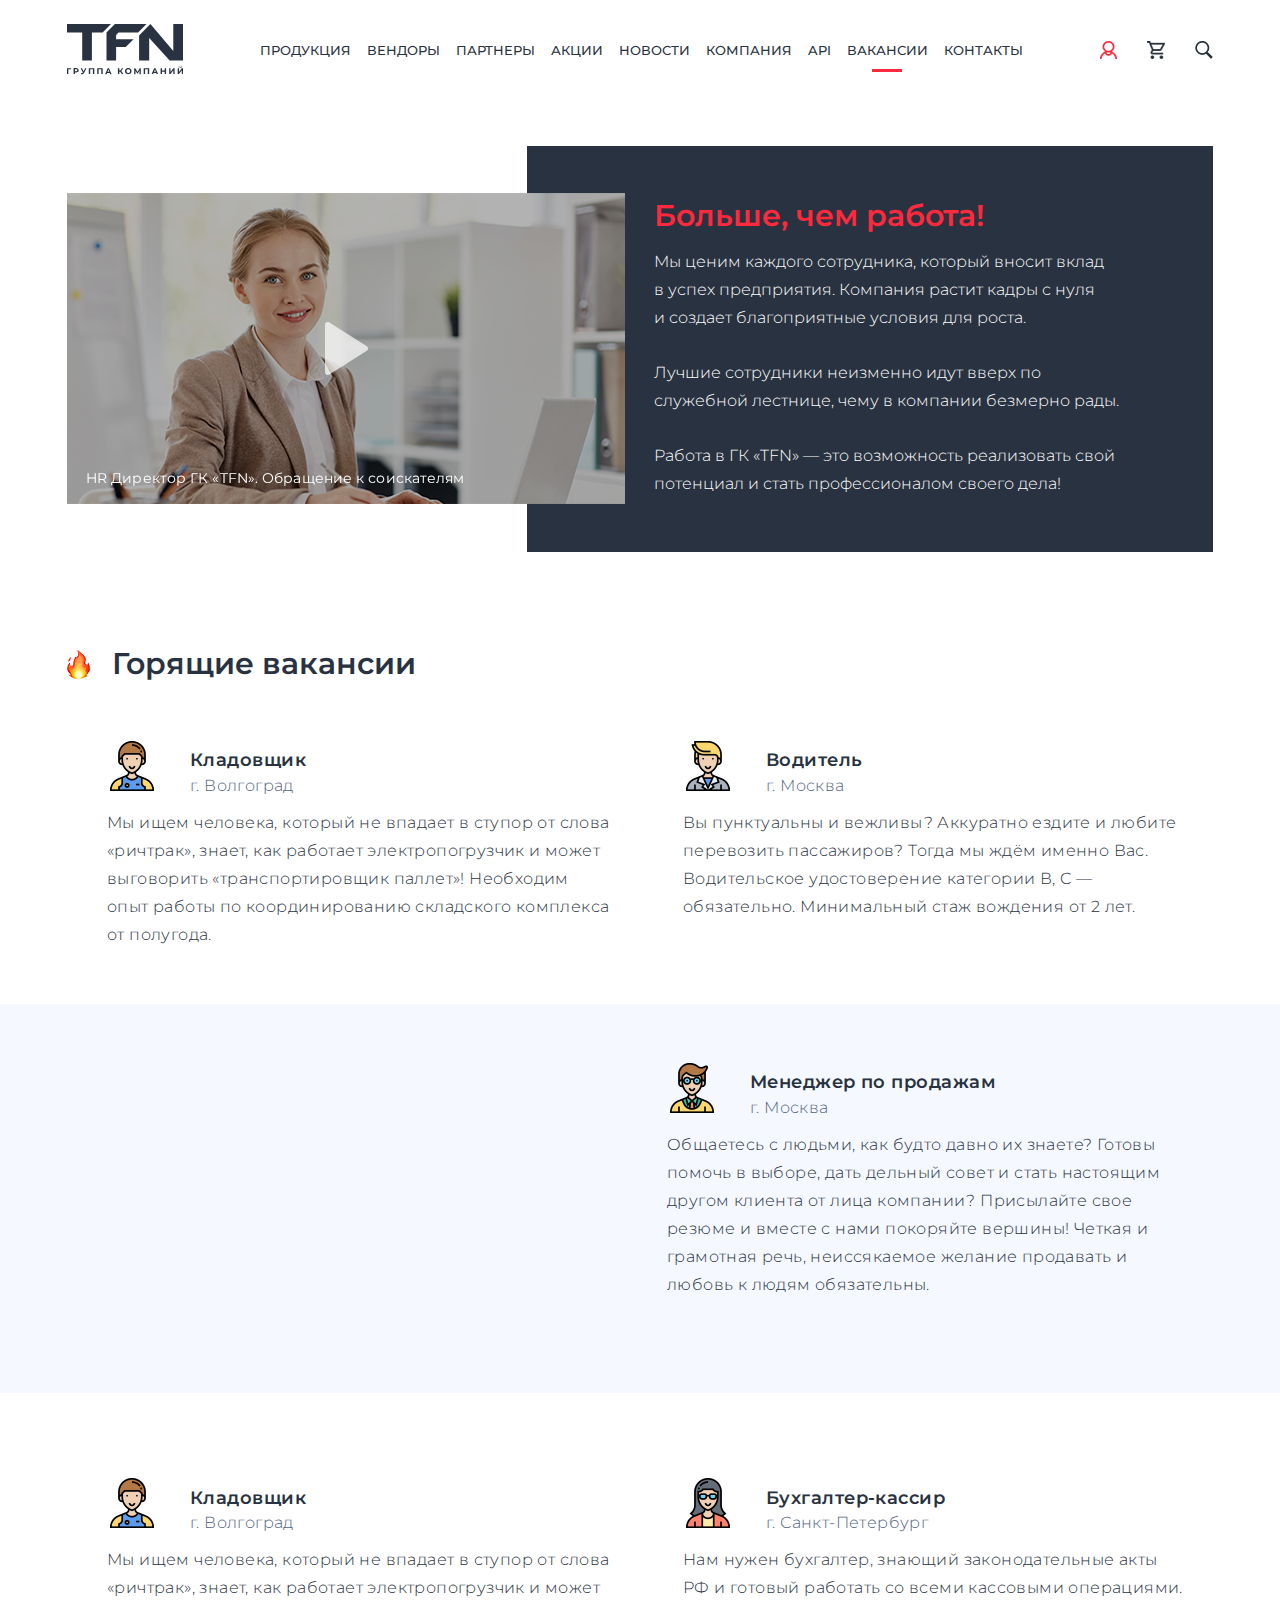
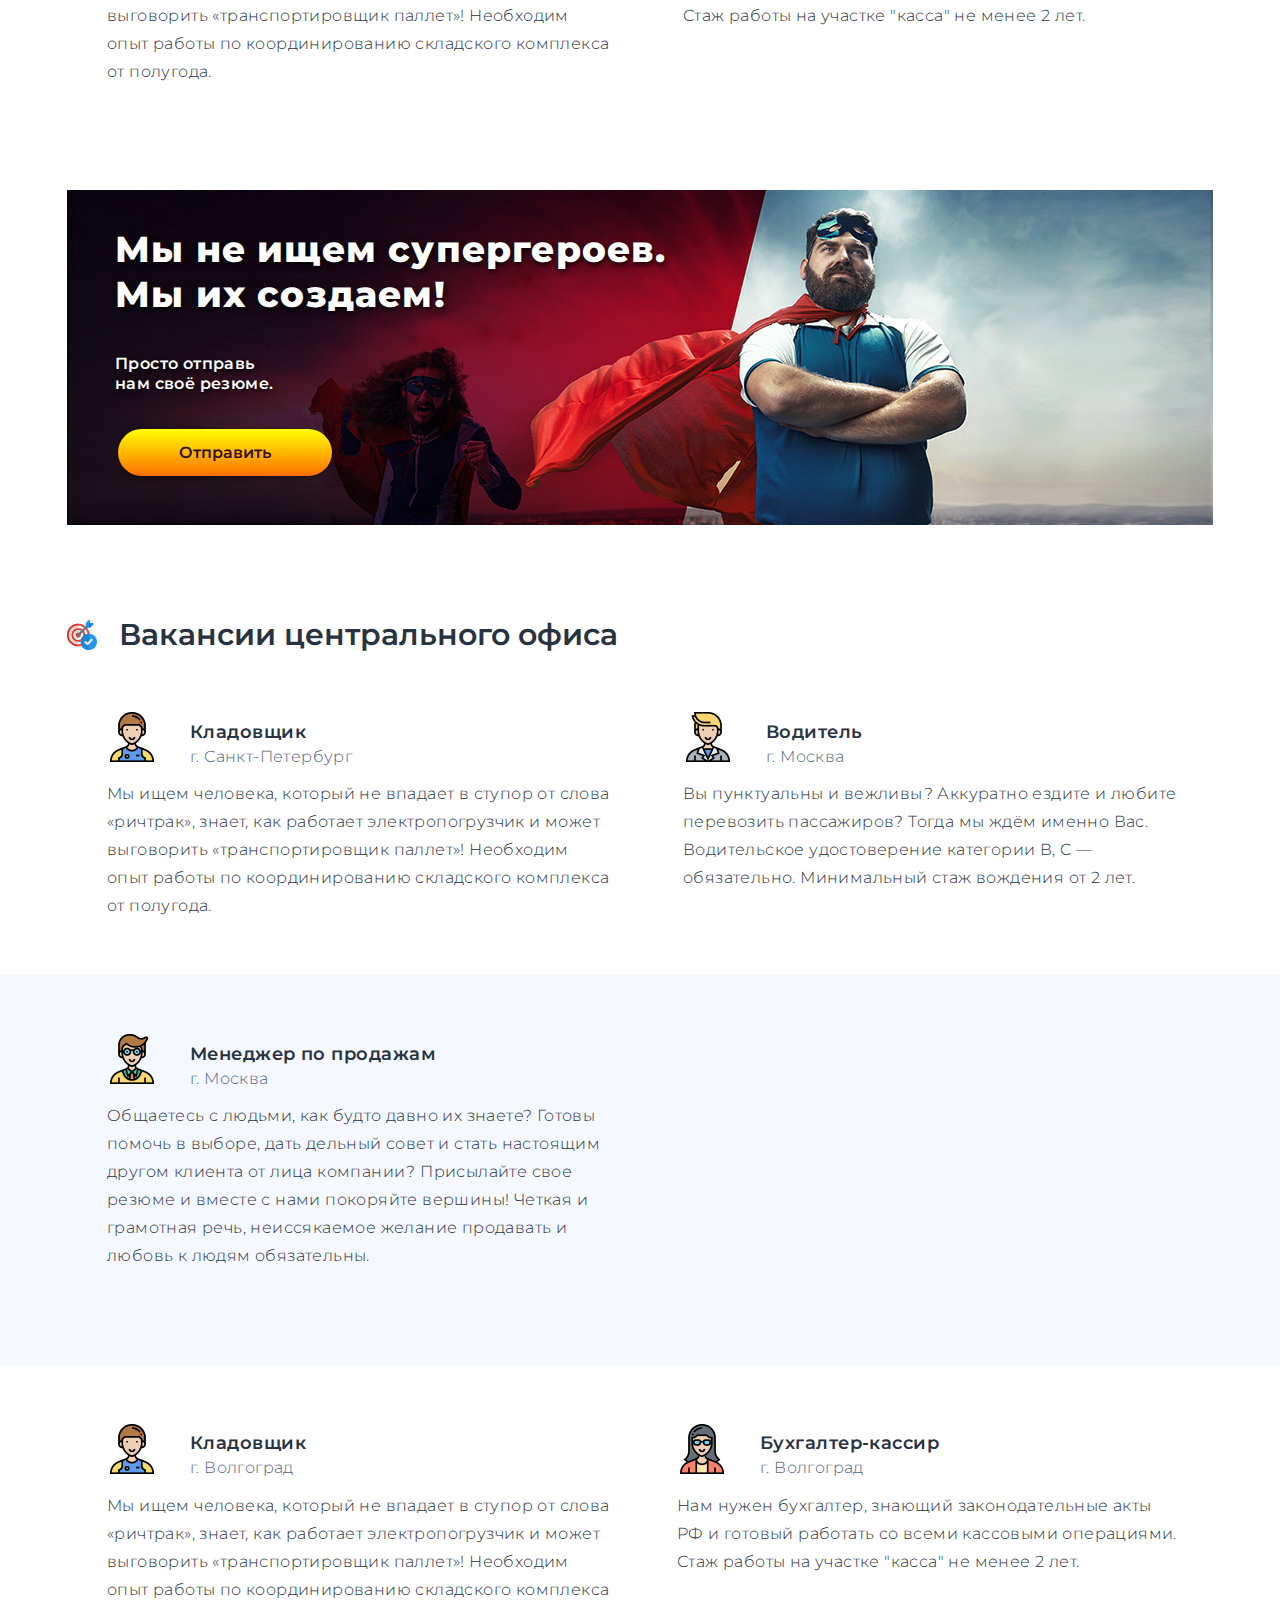
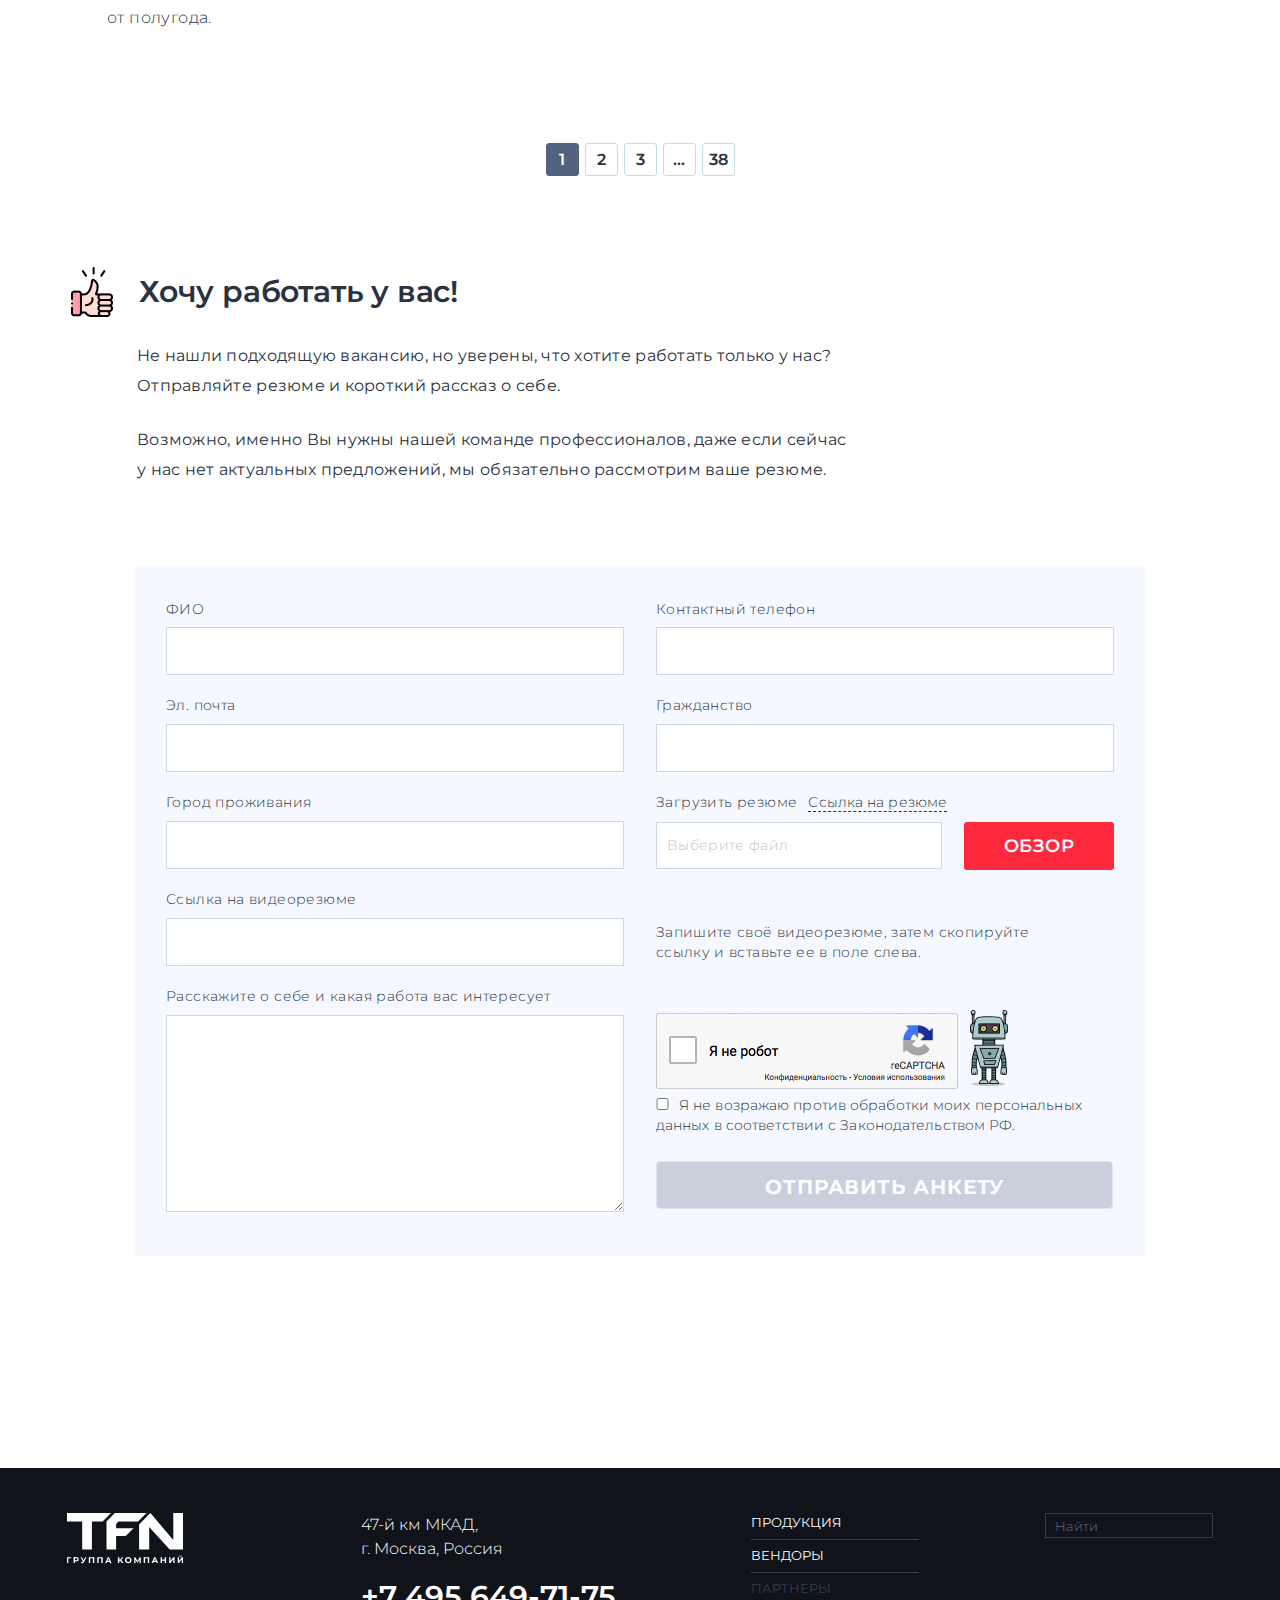
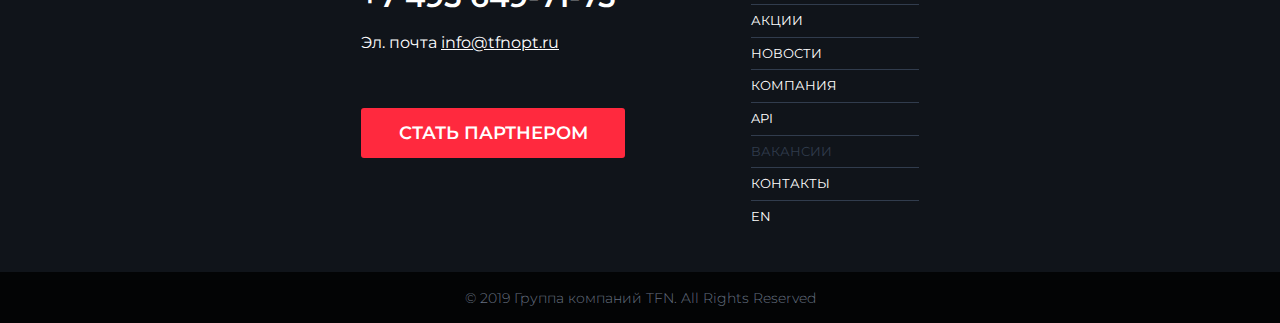
==== commit 4fc1ca6a: "003" ====
--- a/index.html
+++ b/index.html
@@ -3,7 +3,7 @@
 
 <head>
 	<meta charset="UTF-8">
-	<title>TFN | Партнеры</title>
+	<title>TFN | Вакансии</title>
 
 	<meta http-equiv="x-ua-compatible" content="ie=edge,chrome=1" />
 	<meta name="viewport" content="width=device-width, initial-scale=1" />
@@ -143,7 +143,7 @@
 			</div>
 			<div class="main">
 
-				<section class="card">
+				<section class="vacancies">
 					
 						<div class="vacancies-page">
 
@@ -172,7 +172,7 @@
 								
 								<div class="container">
 									<div class="vacancies-burn__header vacancies-title">
-										<img src="img/vacancies/fire-icon.png" alt="">
+										<img src="img/vacancies/fire-icon.png" class="vacancies-title__img" alt="">
 										<h2>Горящие вакансии</h2>
 									</div>
 								</div>	
@@ -312,7 +312,7 @@
 							<div class="vacancies-center">
 								<div class="container">
 									<div class="vacancies-center__header vacancies-title">
-										<img src="img/vacancies/target-icon.png" alt="">
+										<img src="img/vacancies/target-icon.png" class="vacancies-title__img" alt="">
 										<h2>Вакансии центрального офиса</h2>
 									</div>
 								</div>	
@@ -455,7 +455,7 @@
 								<div class="partner-body"><img src="static/img/partner/partner-img.jpg" alt="">
 									<div class="partner-desc">
 										<div class="vacancies-burn__header vacancies-title">
-											<img src="img/vacancies/wants-icon.png" alt="">
+											<img src="img/vacancies/wants-icon.png" class="vacancies-title__img" alt="">
 											<h2>Хочу работать у вас!</h2>
 										</div>
 										<div class="partner-desc__text">
--- a/css/style.css
+++ b/css/style.css
@@ -413,7 +413,7 @@
 	color: #293240;
 	font-size: 30px;
 	font-weight: 600;
-	margin-left: 18px;
+	margin-left: 22px;
 }
 .vacancies-item {
 	display: flex;
@@ -566,7 +566,7 @@
   }
 
   .partner-desc__text {
-    padding: 18px 0 20px 57px;
+    padding: 0px 0 20px 70px;
 }
 
   .partner-desc__text h2 {
@@ -1207,6 +1207,15 @@
 		max-width: 970px;
 	}
 
+	.vacancies-block__img {
+		height: 45px;
+	}
+
+	.vacancies-block__img {
+		height: 40px;
+	}
+	
+
 	.vacancies-head__video__iframe {
 		width: 455px;
 		height: 254px;
@@ -1270,6 +1279,10 @@
 
 	.vacancies-container {
 		max-width: inherit;
+	}
+
+	.vacancies-title {
+		margin-bottom: 15px;
 	}
 
 	.form-partner__row input {
@@ -1489,7 +1502,7 @@
 	}
 
 	.partner-desc__text {
-		padding: 9px 0 20px 56px;
+		padding: 0px 0 20px 70px;
 	}
 
 	.partner-desc__text h2 {
@@ -1624,8 +1637,8 @@
 		padding: 13px 15px;
 	}
 
-	.vacancies-block__header img {
-		width: 35px;
+	.vacancies-block__img {
+		height: 35px;
 	}
 
 	.form-partner__button {
@@ -1726,7 +1739,7 @@
 	}
 
 	.vacancies-title {
-		align-items: flex-end;
+		align-items: center;
 	}
 
 	.main {
@@ -2905,6 +2918,10 @@
 	.footer__col:nth-child(2) {
 		max-width: 100%;
 		width: 100%
+	}
+
+	.partner-desc img {
+		height: 40px;
 	}
 
 	.footer__logo {
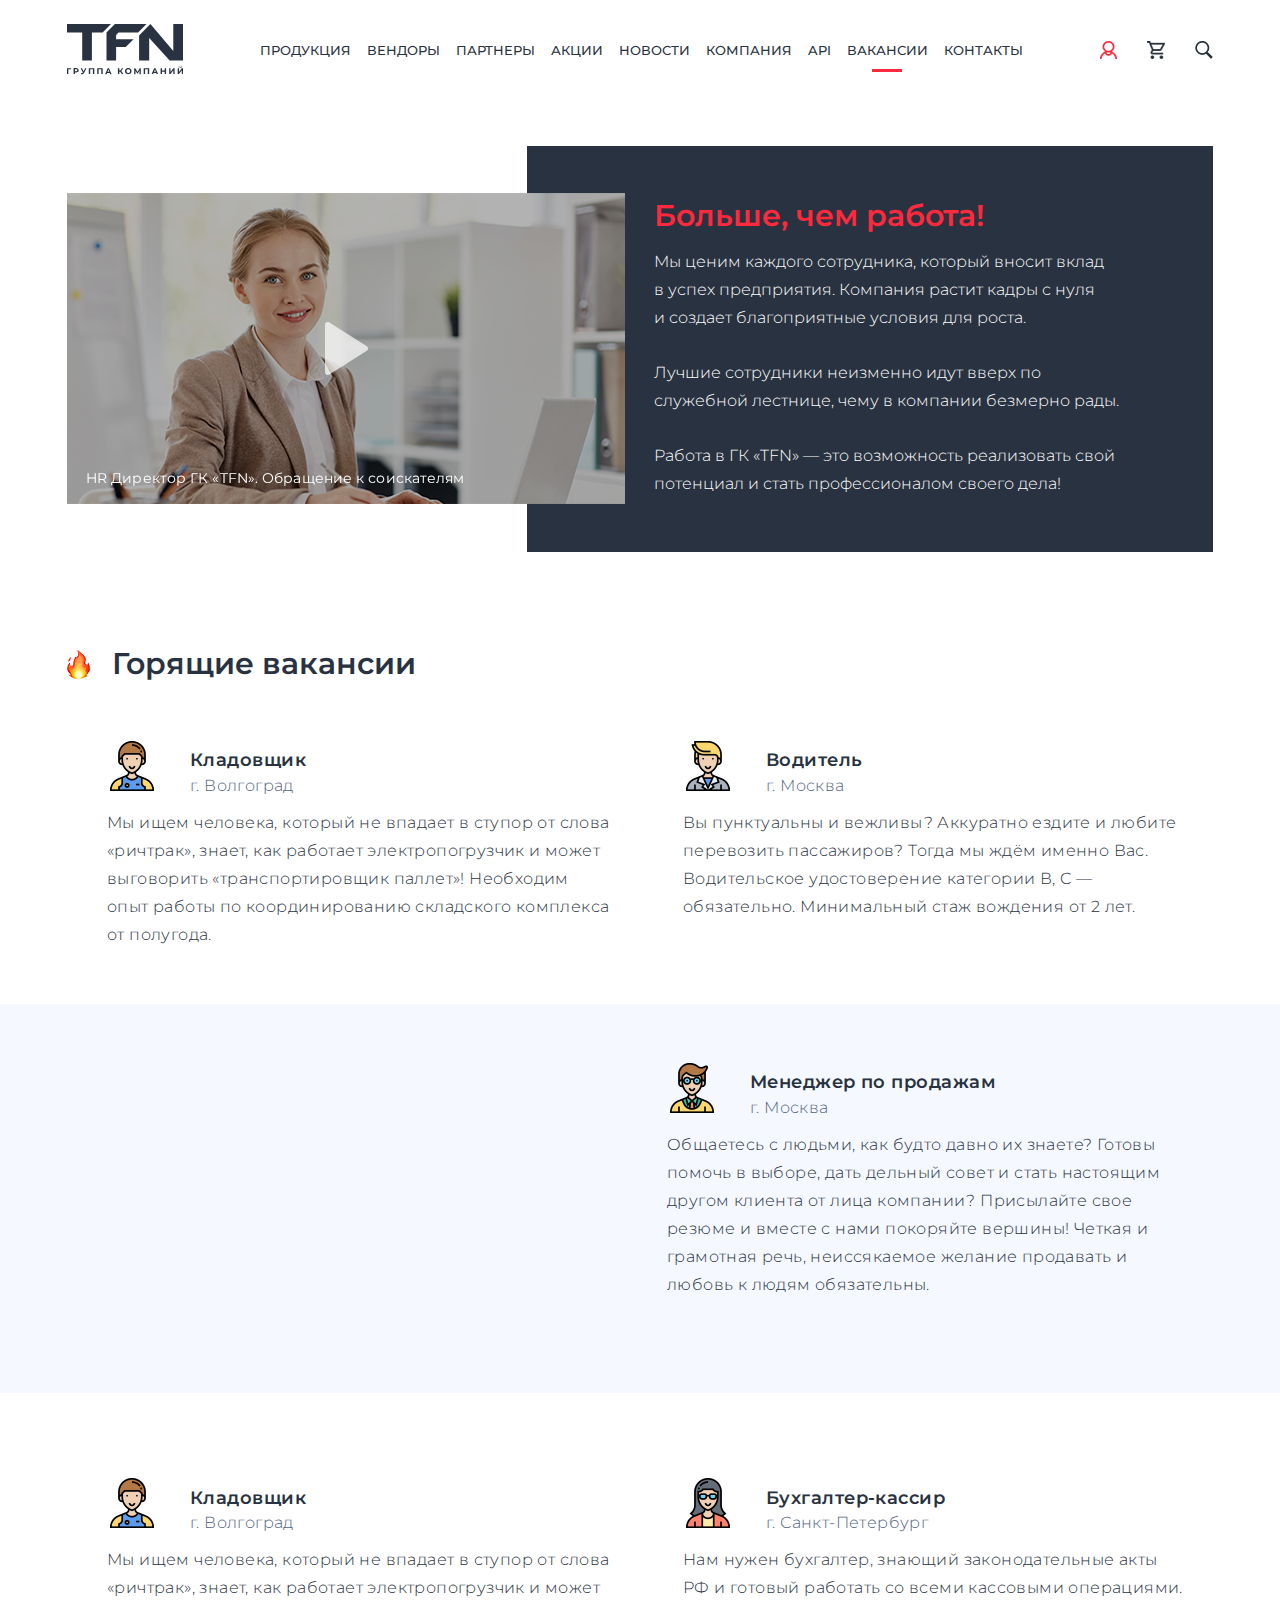
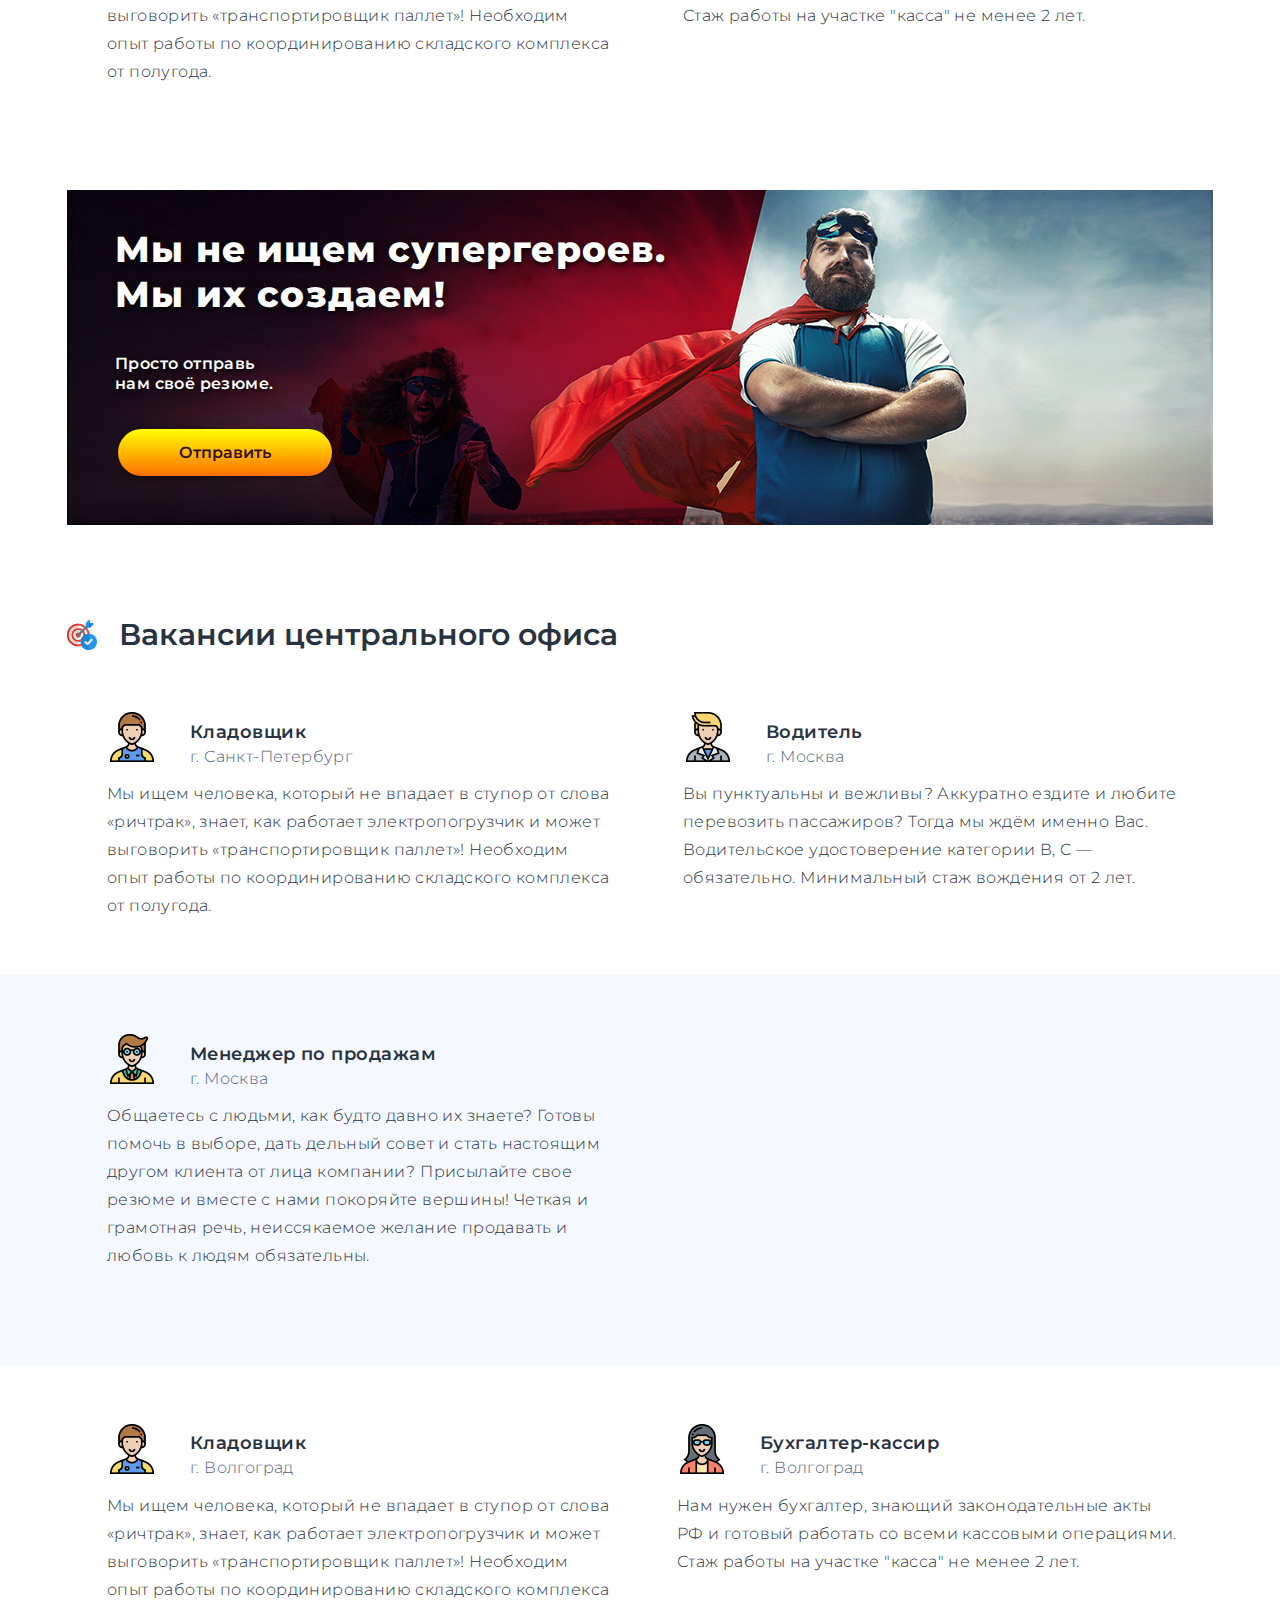
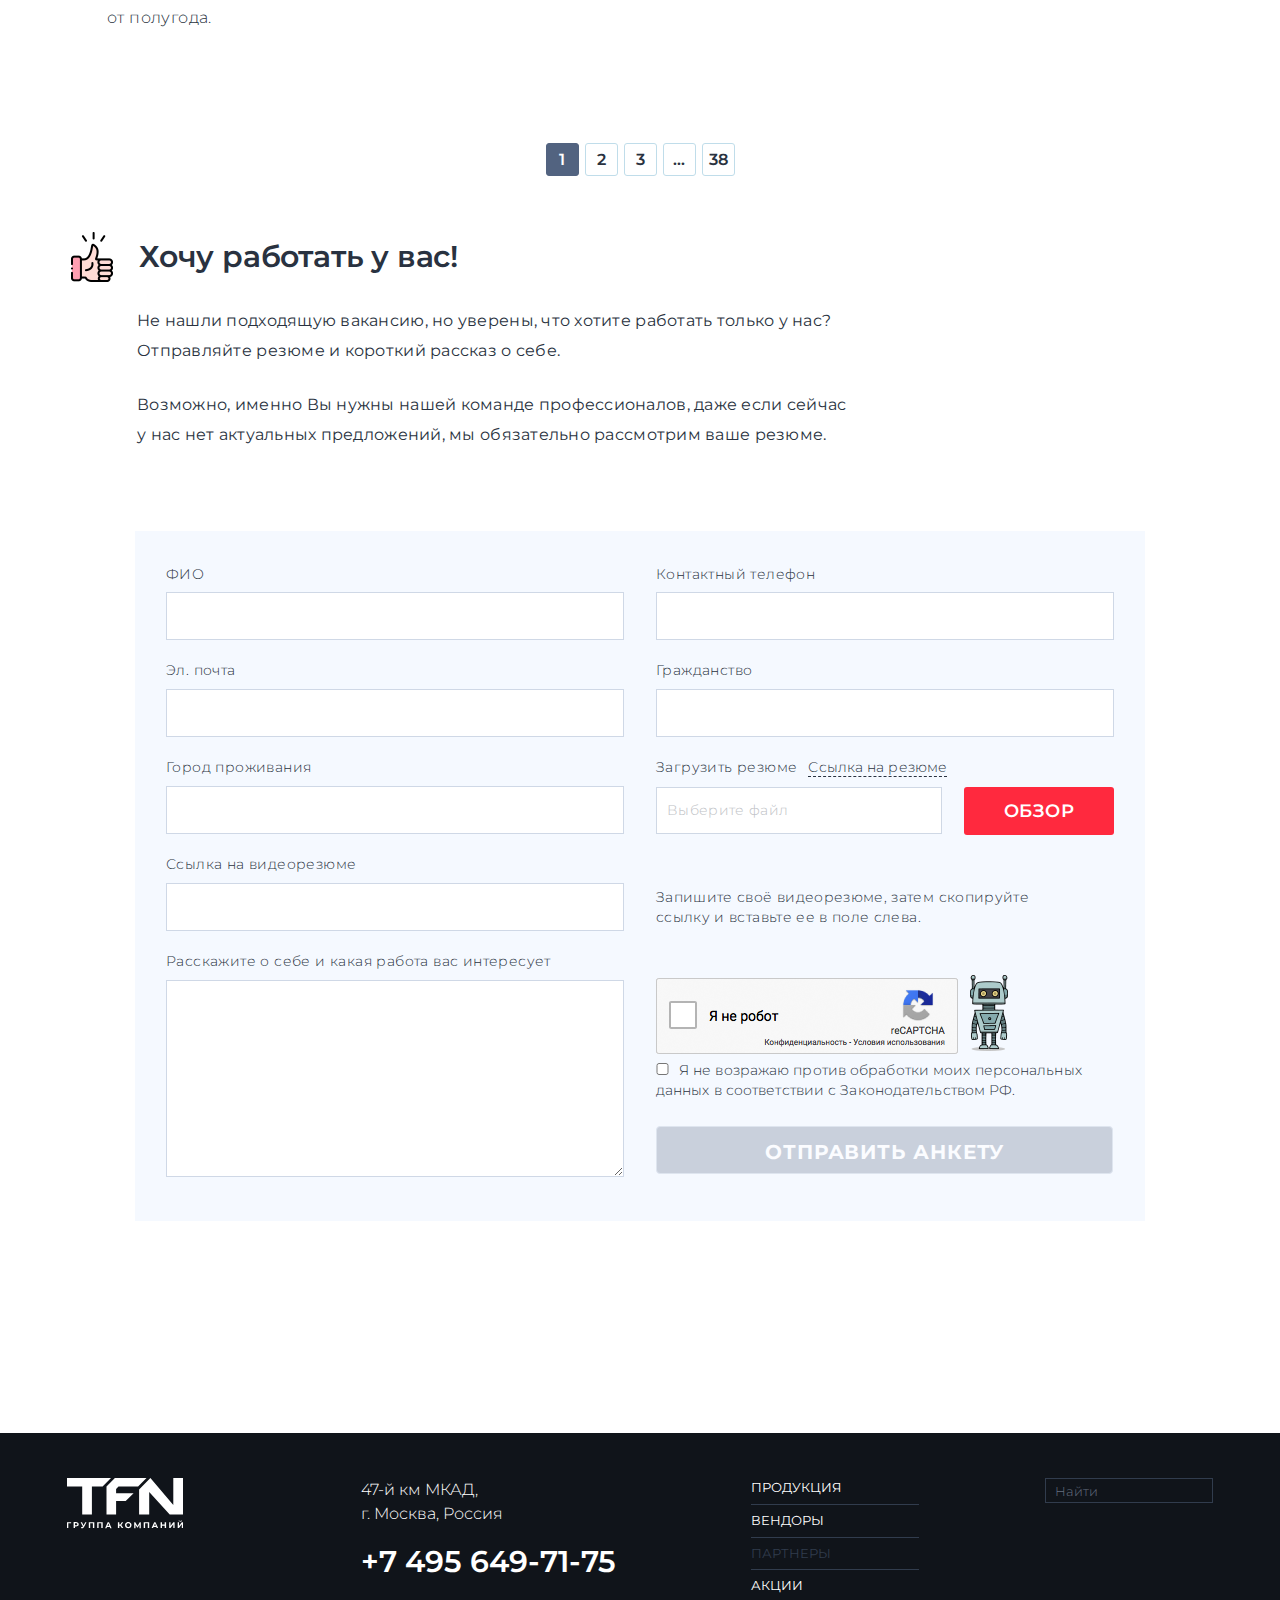
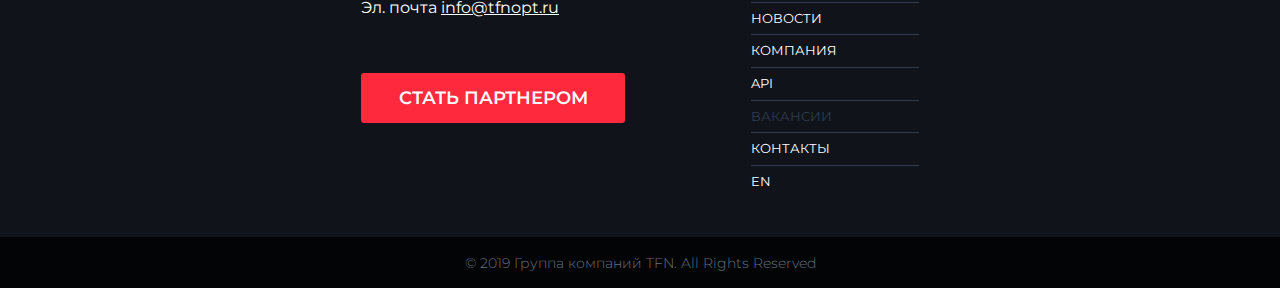
==== commit a77c95dd: "006" ====
--- a/index.html
+++ b/index.html
@@ -452,7 +452,7 @@
 							</div>
 
 							<div class="container">
-								<div class="partner-body"><img src="static/img/partner/partner-img.jpg" alt="">
+								<div class="partner-body">
 									<div class="partner-desc">
 										<div class="vacancies-burn__header vacancies-title">
 											<img src="img/vacancies/wants-icon.png" class="vacancies-title__img" alt="">
--- a/css/style.css
+++ b/css/style.css
@@ -242,6 +242,10 @@
 }
 
 /* -------------------------------------   card   --------------------------------------------------  */
+
+section.card {
+    margin-bottom: 150px;
+}
 
 .card-page {
     margin-top: 64px;
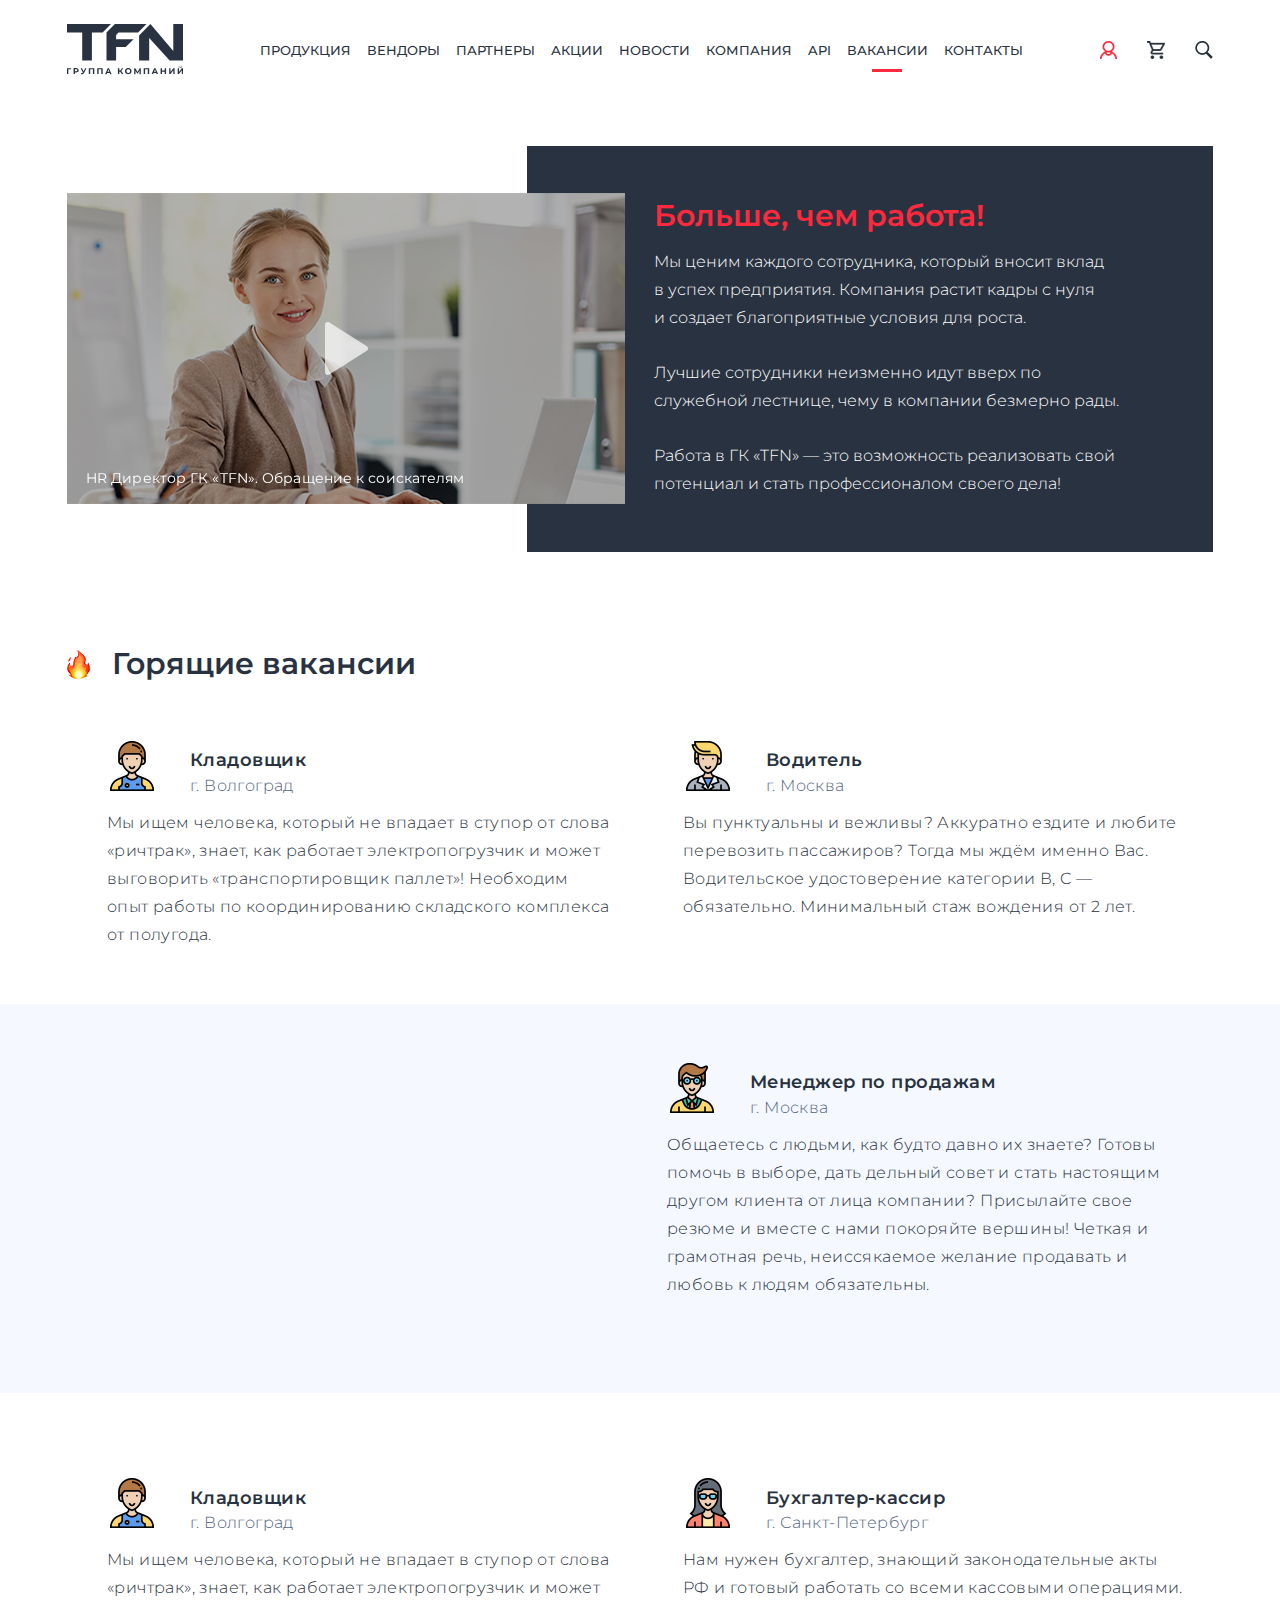
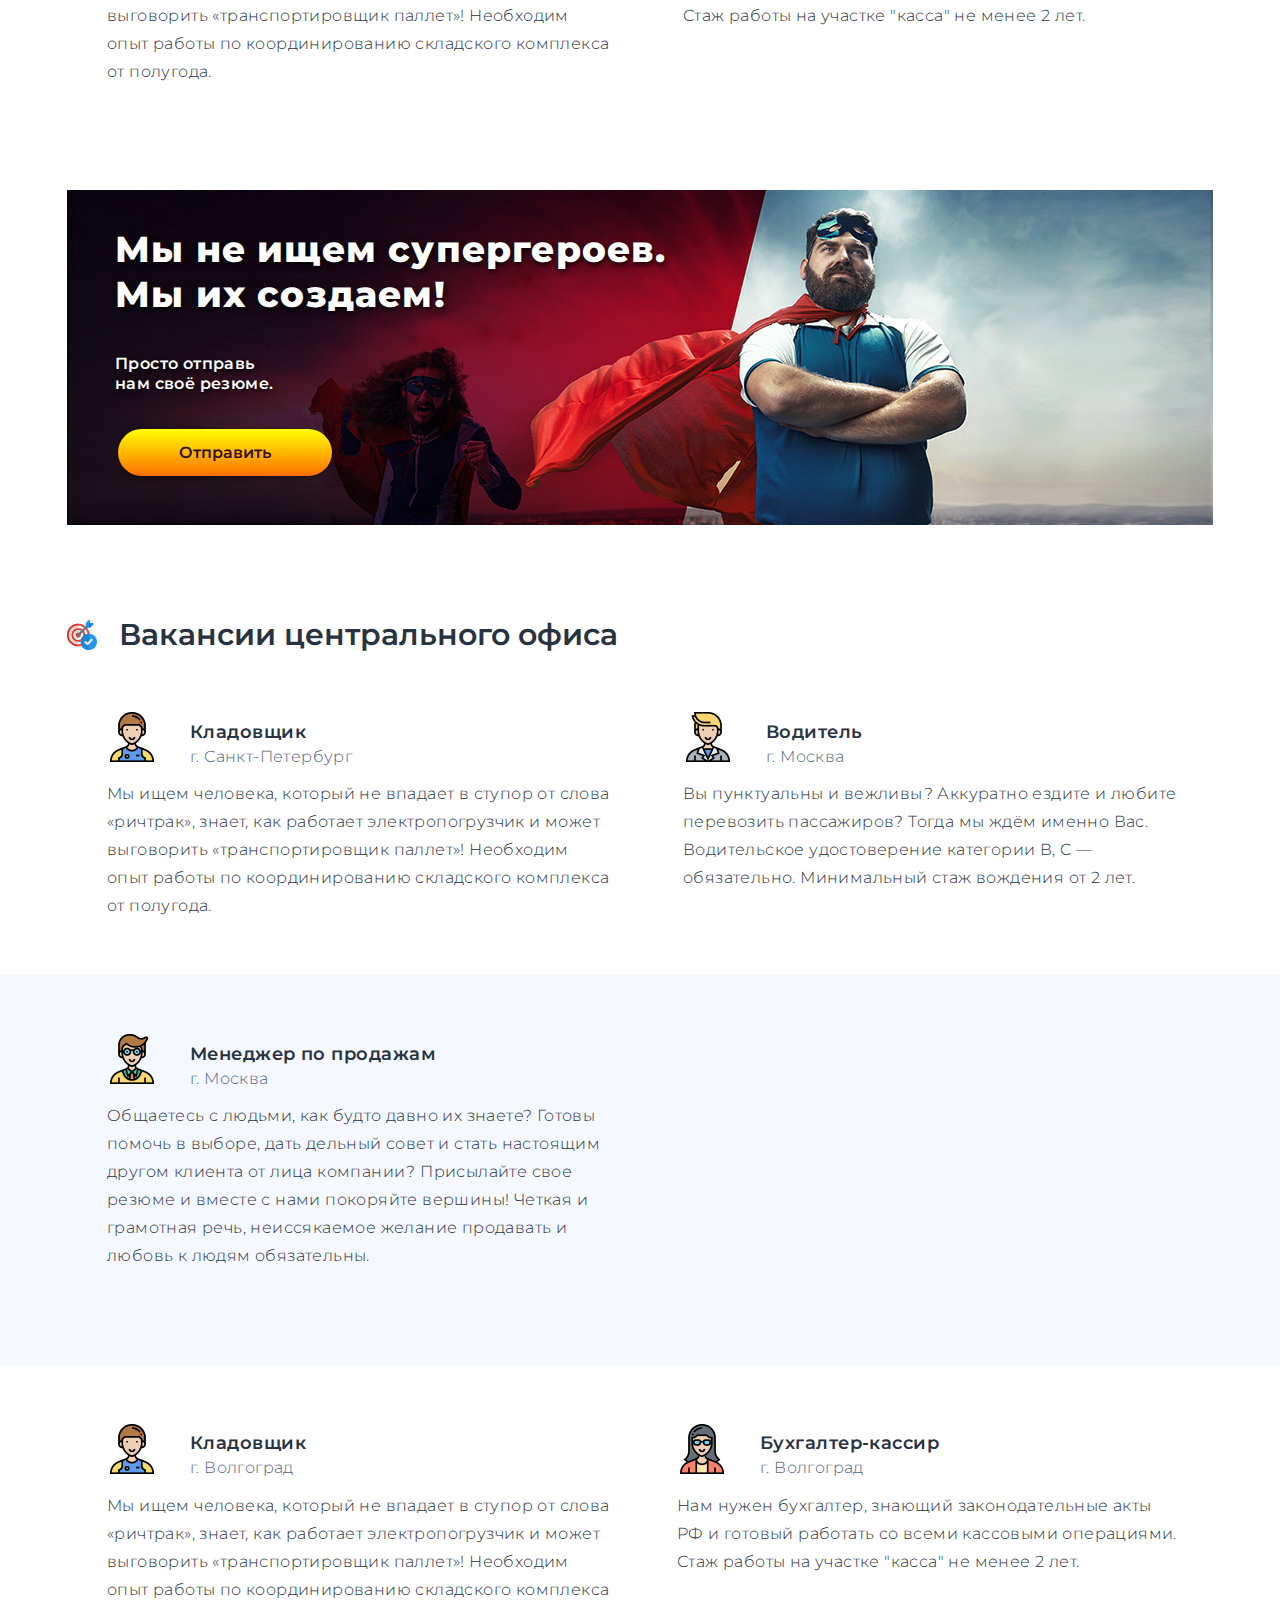
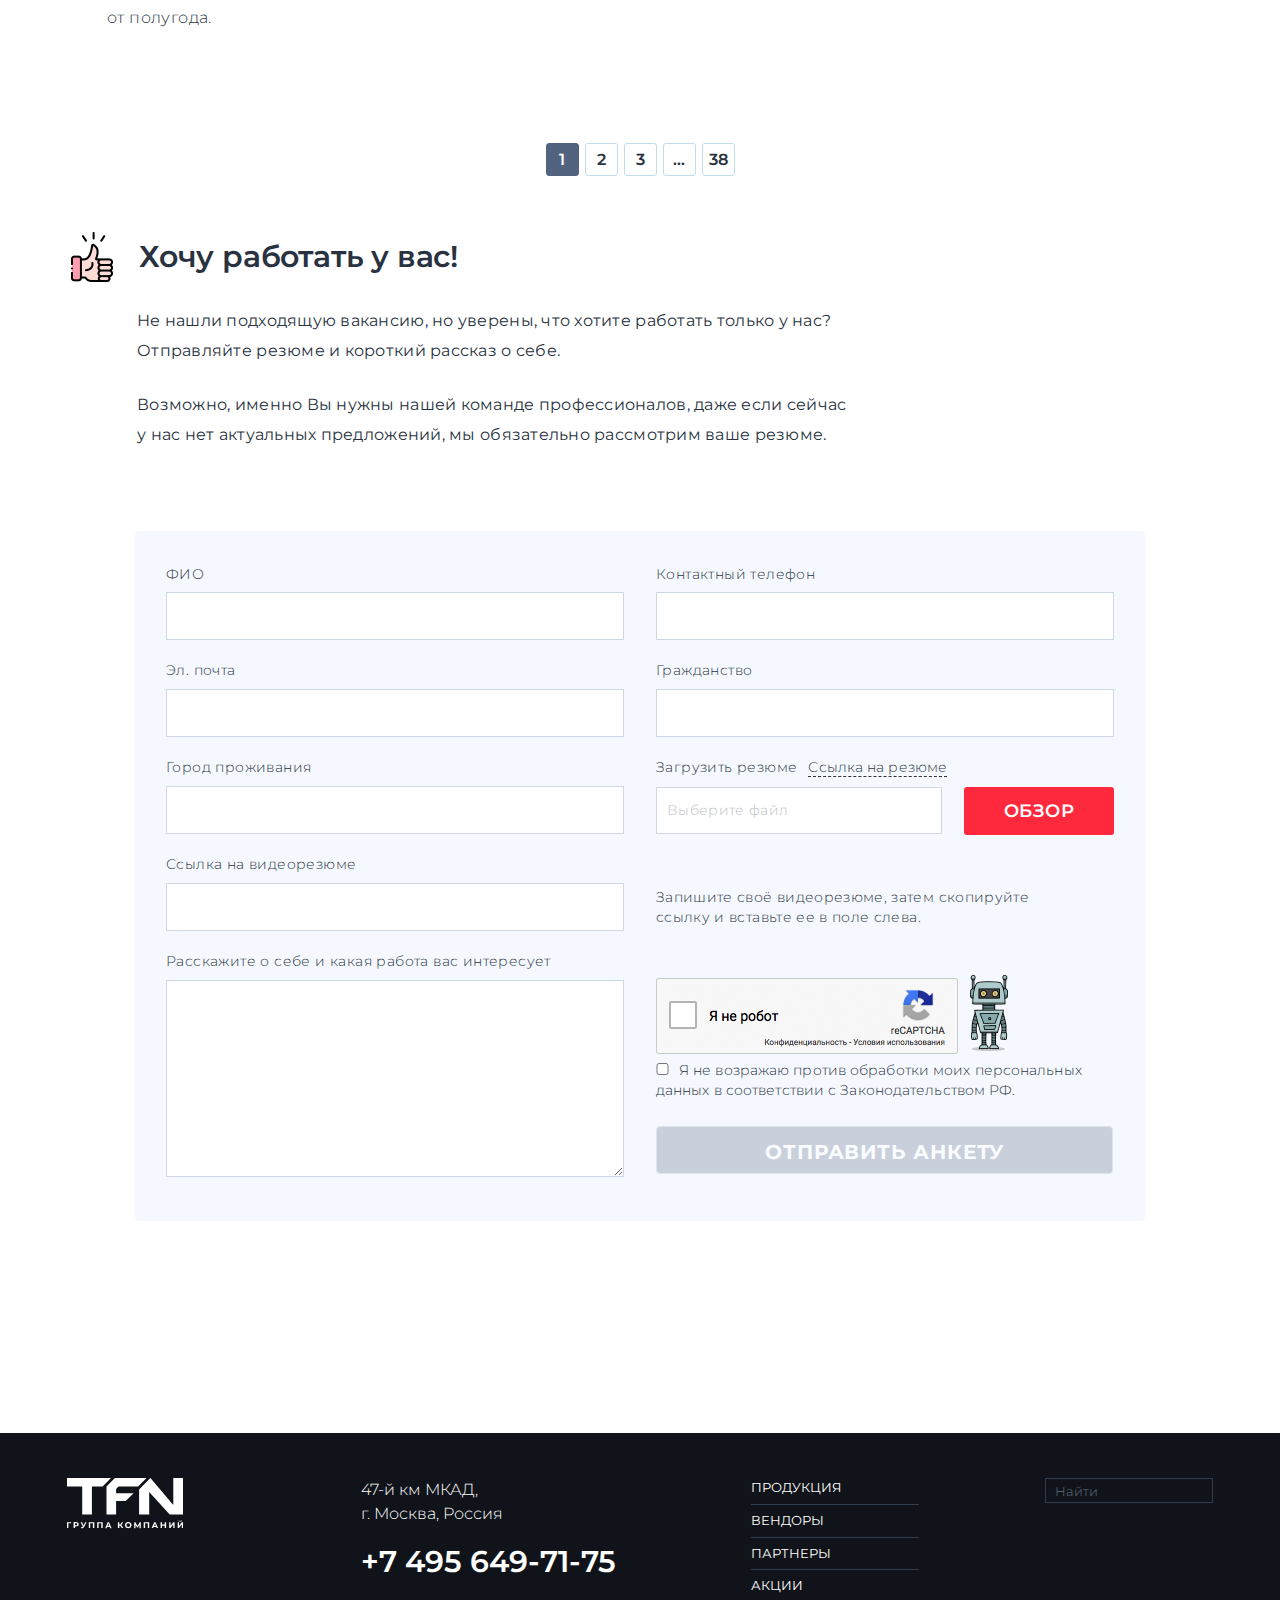
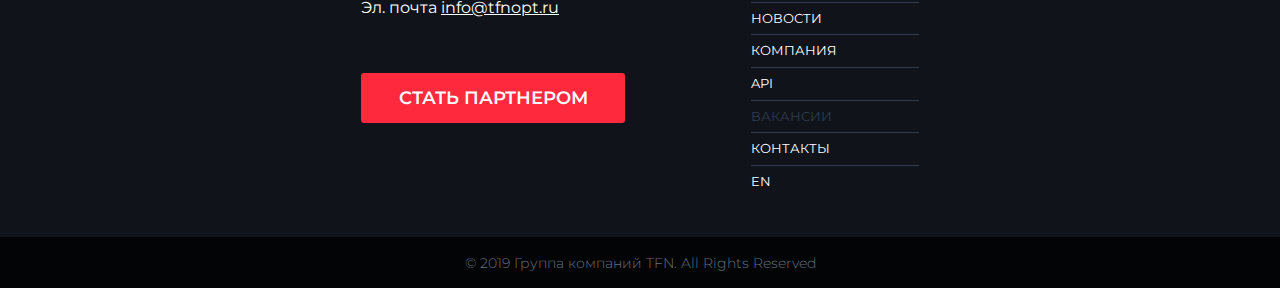
==== commit 414b8836: "007" ====
--- a/index.html
+++ b/index.html
@@ -136,7 +136,7 @@
 						<li><a href="news.html">Новости</a></li>
 						<li><a href="about.html">Компания</a></li>
 						<li><a href="#">API</a></li>
-						<li><a href="vacancies.html" class="active nolink">Вакансии</a></li>
+						<li><a href="vacancies.html" class="active">Вакансии</a></li>
 						<li><a href="contacts.html">Контакты</a></li>
 					</ul>
 				</nav>
@@ -568,12 +568,12 @@
 									<ul>
 										<li><a href="categories.html">Продукция</a></li>
 										<li><a href="vendors.html">Вендоры</a></li>
-										<li><a class="active nolink">Партнеры</a></li>
+										<li><a href="partners.html">Партнеры</a></li>
 										<li><a href="offers.html">Акции</a></li>
 										<li><a href="news.html">Новости</a></li>
 										<li><a href="about.html">Компания</a></li>
 										<li><a href="#">API</a></li>
-										<li><a href="vacancies.html" class="active nolink">Вакансии</a></li>
+										<li><a href="vacancies.html" class="active">Вакансии</a></li>
 										<li><a href="contacts.html">Контакты</a></li>
 										<li><a href="#">En</a></li>
 									</ul>
--- a/css/style.css
+++ b/css/style.css
@@ -236,10 +236,10 @@
 .link:link{color: #ff293e;}
 .link:hover{color: #ff293e; text-decoration: underline;}
 
-.nolink{
-pointer-events: none;
-cursor: default;
-}
+/* .nolink{
+	pointer-events: none;
+	cursor: default;
+} */
 
 /* -------------------------------------   card   --------------------------------------------------  */
 
